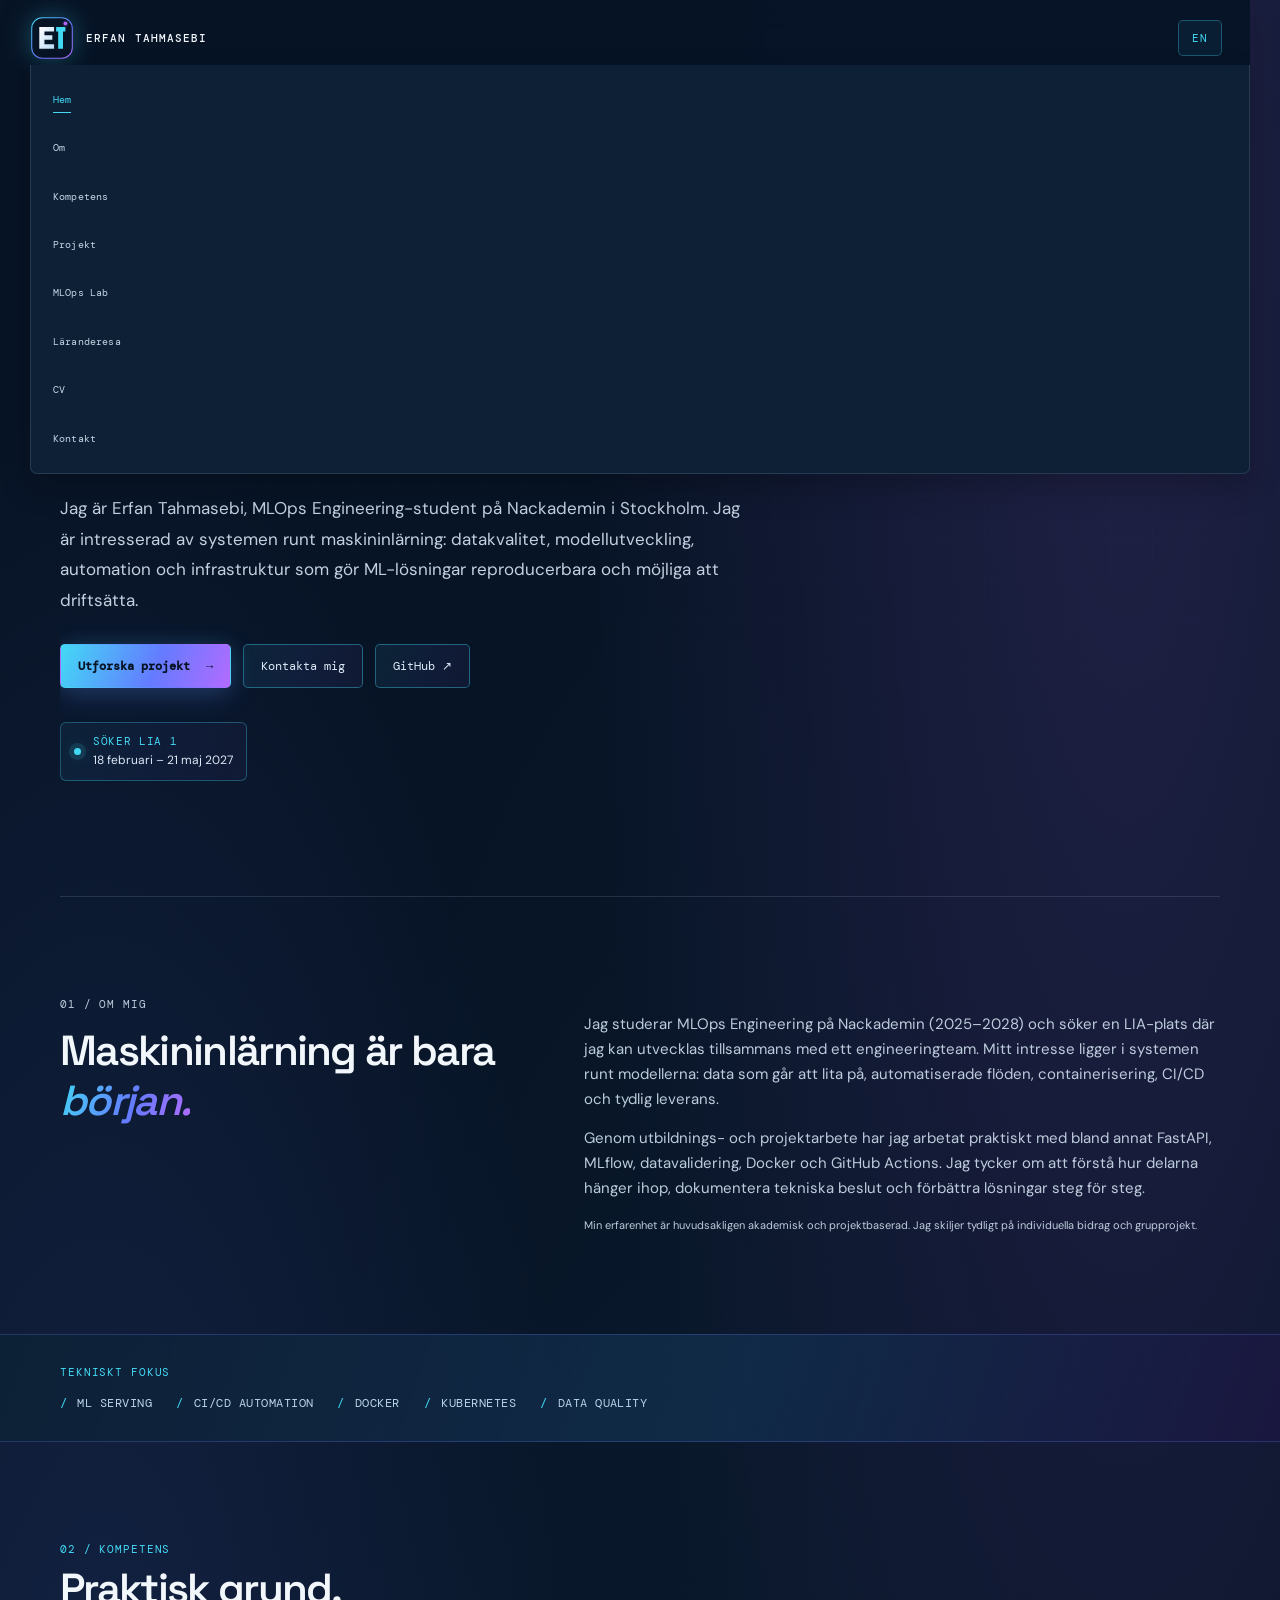
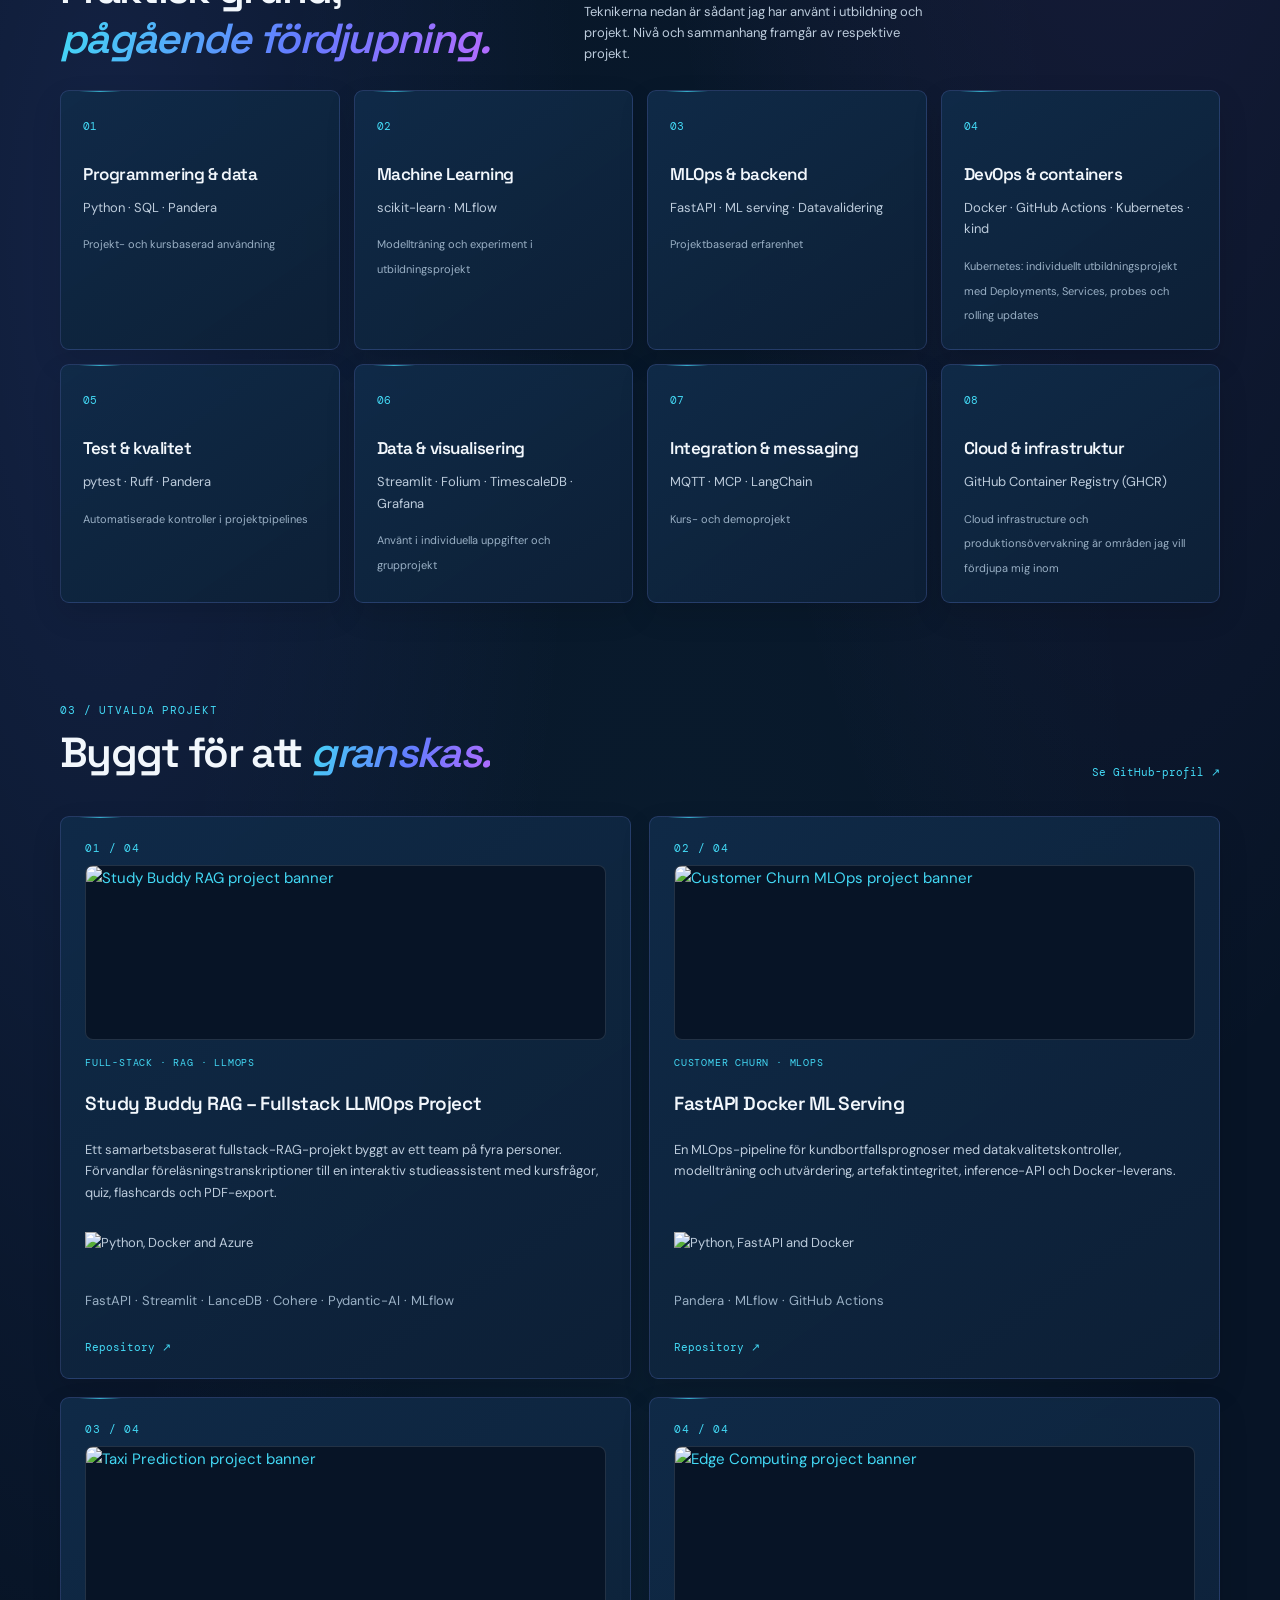
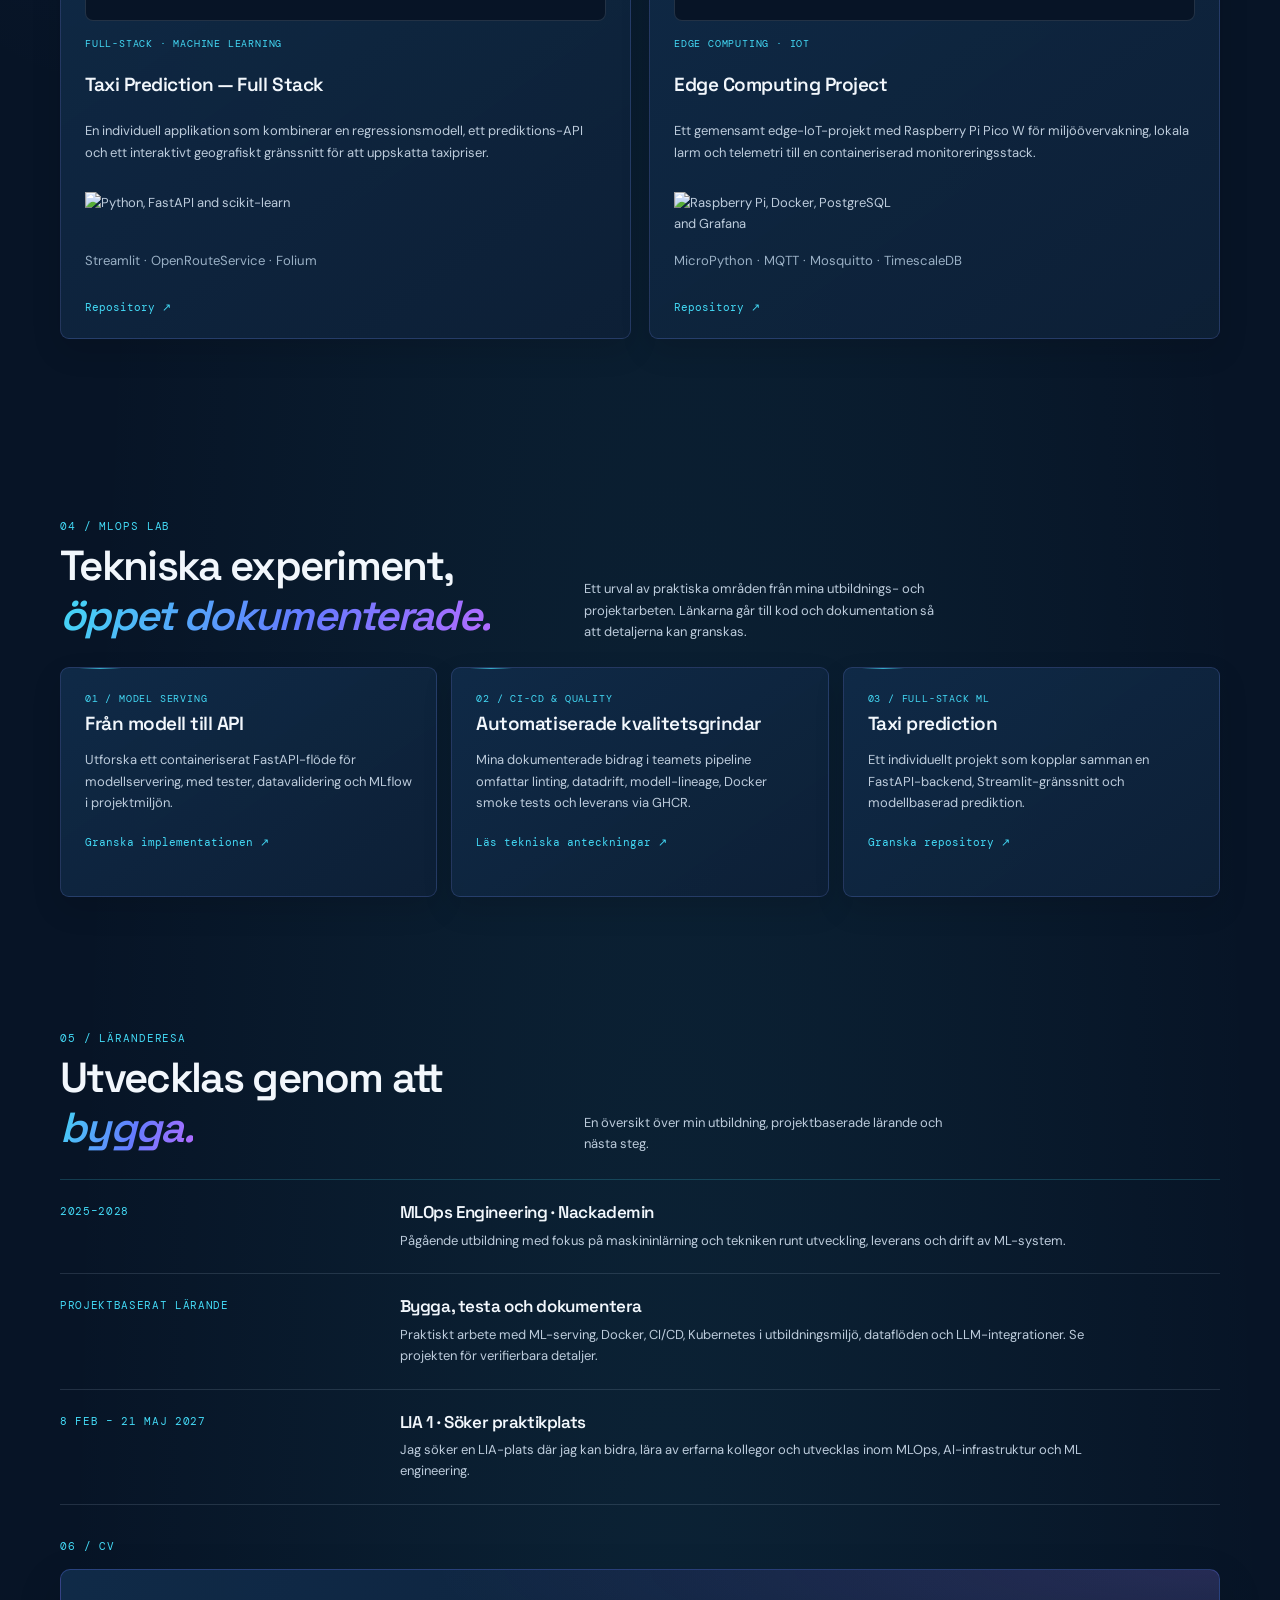
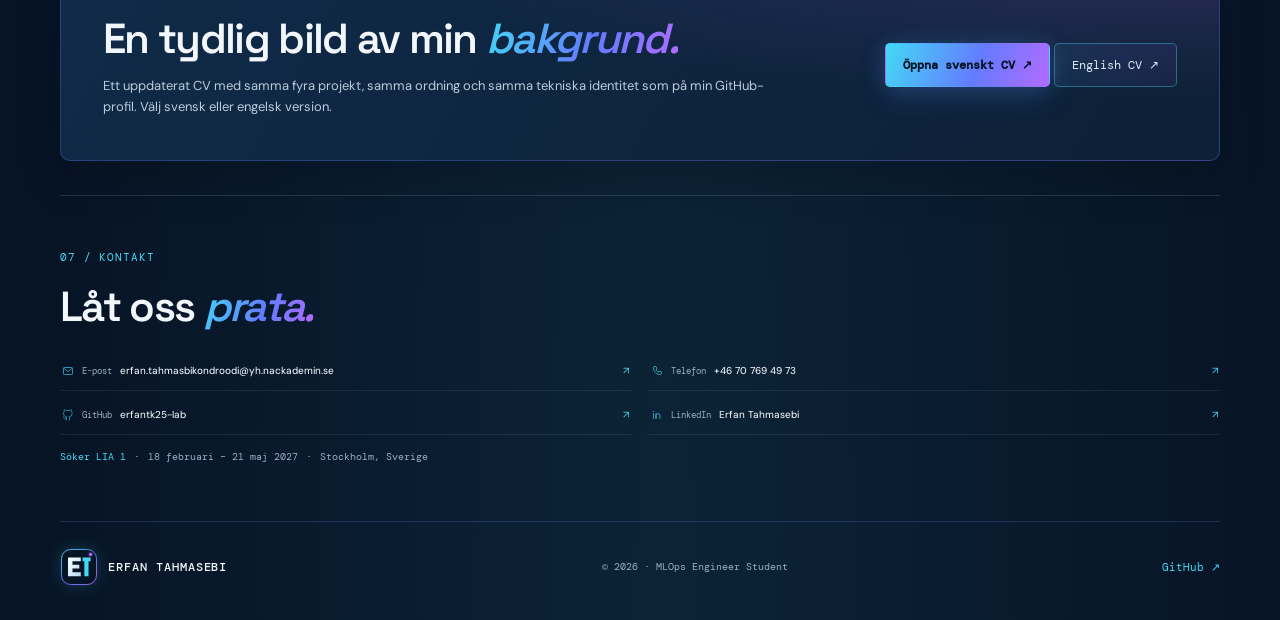
==== index.html @ 778b2939 "Move CV section label outside its panel" ====
<!doctype html>
<html lang="sv">
<head>
  <meta charset="utf-8">
  <meta name="viewport" content="width=device-width, initial-scale=1">
  <meta name="description" content="Erfan Tahmasebi — MLOps Engineering student at Nackademin in Stockholm. Project-based work in ML serving, CI/CD, Docker and Kubernetes. Seeking LIA 1, 8 February–21 May 2027.">
  <meta name="theme-color" content="#071426">
  <meta property="og:title" content="Erfan Tahmasebi | MLOps Engineering Student">
  <meta property="og:description" content="Building reliable machine learning systems through automation, infrastructure and engineering.">
  <meta property="og:type" content="website">
  <meta property="og:url" content="https://erfantk25-lab.github.io/">
  <meta property="og:locale" content="sv_SE">
  <link rel="canonical" href="https://erfantk25-lab.github.io/">
  <link rel="alternate" hreflang="sv" href="https://erfantk25-lab.github.io/">
  <link rel="alternate" hreflang="en" href="https://erfantk25-lab.github.io/">
  <link rel="alternate" hreflang="x-default" href="https://erfantk25-lab.github.io/">
  <meta property="og:image" content="https://erfantk25-lab.github.io/assets/brand/social-preview.svg?v=2">
  <meta name="twitter:card" content="summary_large_image">
  <title>Erfan Tahmasebi | MLOps Engineering Student</title>
  <link rel="icon" href="assets/brand/favicon.svg?v=3" type="image/svg+xml">
  <link rel="stylesheet" href="styles.css?v=15">
  <link rel="stylesheet" href="premium.css?v=9">
  <link rel="stylesheet" href="github-profile-theme.css?v=20261116-2">
</head>
<body>
  <a class="skip-link" href="#main" data-i18n="skip">Hoppa till innehåll</a>
  <header class="site-header">
    <a class="logo" href="#top" aria-label="Erfan Tahmasebi – startsida" data-i18n-aria="homeAria">
      <img src="assets/brand/et-monogram-v2.svg?v=3" alt="">
      <span>ERFAN TAHMASEBI</span>
    </a>
    <nav id="site-nav" aria-label="Huvudnavigering" data-i18n-aria="navAria">
      <a href="#top" data-i18n="navHome">Hem</a>
      <a href="#about" data-i18n="navAbout">Om</a>
      <a href="#skills" data-i18n="navSkills">Kompetens</a>
      <a href="#projects" data-i18n="navProjects">Projekt</a>
      <a href="#lab" data-i18n="navLab">MLOps Lab</a>
      <a href="#journey" data-i18n="navJourney">Läranderesa</a>
      <a href="#cv" data-i18n="navCv">CV</a>
      <a href="#contact" data-i18n="navContact">Kontakt</a>
    </nav>
    <button class="language-toggle" type="button" aria-label="Byt språk till engelska" aria-pressed="false">EN</button>
    <button class="menu-button" type="button" aria-expanded="false" aria-controls="site-nav" data-i18n="menu">Meny</button>
  </header>

  <main id="main">
    <section class="hero wrap" id="top">
      <div class="hero-copy">
        <p class="eyebrow"><span></span> MLOPS ENGINEERING STUDENT · NACKADEMIN</p>
        <h1 data-i18n-html="heroTitle">Bygger tillförlitliga ML-system — från <em>experiment till drift.</em></h1>
        <p class="lead" data-i18n="heroLead">Jag är Erfan Tahmasebi, MLOps Engineering-student på Nackademin i Stockholm. Jag är intresserad av systemen runt maskininlärning: datakvalitet, modellutveckling, automation och infrastruktur som gör ML-lösningar reproducerbara och möjliga att driftsätta.</p>
        <div class="hero-actions">
          <a class="button primary" href="#projects"><span data-i18n="ctaProjects">Utforska projekt</span> <b>→</b></a>
          <a class="button" href="#contact" data-i18n="ctaContact">Kontakta mig</a>
          <a class="button" href="https://github.com/erfantk25-lab" target="_blank" rel="noreferrer">GitHub ↗</a>
        </div>
        <div class="availability">
          <span class="pulse"></span>
          <div><strong data-i18n="liaLabel">SÖKER LIA 1</strong><br><span data-i18n="liaDates">8 februari – 21 maj 2027</span></div>
        </div>
      </div>
    </section>

    <section class="wrap intro-grid" id="about">
      <div><p class="eyebrow" data-i18n="aboutEyebrow">01 / OM MIG</p><h2 data-i18n-html="aboutTitle">Maskininlärning är bara <em>början.</em></h2></div>
      <div>
        <p data-i18n="aboutP1">Jag studerar MLOps Engineering på Nackademin (2025–2028) och söker en LIA-plats där jag kan utvecklas tillsammans med ett engineeringteam. Mitt intresse ligger i systemen runt modellerna: data som går att lita på, automatiserade flöden, containerisering, CI/CD och tydlig leverans.</p>
        <p data-i18n="aboutP2">Genom utbildnings- och projektarbete har jag arbetat praktiskt med bland annat FastAPI, MLflow, datavalidering, Docker och GitHub Actions. Jag tycker om att förstå hur delarna hänger ihop, dokumentera tekniska beslut och förbättra lösningar steg för steg.</p>
        <p class="note" data-i18n="aboutNote">Min erfarenhet är huvudsakligen akademisk och projektbaserad. Jag skiljer tydligt på individuella bidrag och grupprojekt.</p>
      </div>
    </section>

    <section class="band">
      <div class="wrap">
        <p class="eyebrow" data-i18n="focusEyebrow">TEKNISKT FOKUS</p>
        <div class="focus"><span>ML SERVING</span><span>CI/CD AUTOMATION</span><span>DOCKER</span><span>KUBERNETES</span><span>DATA QUALITY</span></div>
      </div>
    </section>

    <section class="wrap" id="skills">
      <div class="section-heading">
        <div><p class="eyebrow" data-i18n="skillsEyebrow">02 / KOMPETENS</p><h2 data-i18n-html="skillsTitle">Praktisk grund, <em>pågående fördjupning.</em></h2></div>
        <p data-i18n="skillsIntro">Teknikerna nedan är sådant jag har använt i utbildning och projekt. Nivå och sammanhang framgår av respektive projekt.</p>
      </div>
      <div class="skill-grid">
        <article><span>01</span><h3 data-i18n="skill1Title">Programmering & data</h3><p>Python · SQL · Pandera</p><small data-i18n="skill1Note">Projekt- och kursbaserad användning</small></article>
        <article><span>02</span><h3 data-i18n="skill2Title">Machine Learning</h3><p>scikit-learn · MLflow</p><small data-i18n="skill2Note">Modellträning och experiment i utbildningsprojekt</small></article>
        <article><span>03</span><h3 data-i18n="skill3Title">MLOps & backend</h3><p>FastAPI · ML serving · Datavalidering</p><small data-i18n="skill3Note">Projektbaserad erfarenhet</small></article>
        <article><span>04</span><h3 data-i18n="skill4Title">DevOps & containers</h3><p>Docker · GitHub Actions · Kubernetes · kind</p><small data-i18n="skill4Note">Kubernetes: individuellt utbildningsprojekt med Deployments, Services, probes och rolling updates</small></article>
        <article><span>05</span><h3 data-i18n="skill5Title">Test & kvalitet</h3><p>pytest · Ruff · Pandera</p><small data-i18n="skill5Note">Automatiserade kontroller i projektpipelines</small></article>
        <article><span>06</span><h3 data-i18n="skill6Title">Data & visualisering</h3><p>Streamlit · Folium · TimescaleDB · Grafana</p><small data-i18n="skill6Note">Använt i individuella uppgifter och grupprojekt</small></article>
        <article><span>07</span><h3 data-i18n="skill7Title">Integration & messaging</h3><p>MQTT · MCP · LangChain</p><small data-i18n="skill7Note">Kurs- och demoprojekt</small></article>
        <article><span>08</span><h3 data-i18n="skill8Title">Cloud & infrastructure</h3><p>GitHub Container Registry (GHCR)</p><small data-i18n="skill8Note">Cloud infrastructure och produktionsövervakning är områden jag vill fördjupa mig inom</small></article>
      </div>
    </section>

    <section class="projects wrap" id="projects">
      <div class="section-heading">
        <div><p class="eyebrow" data-i18n="projectsEyebrow">03 / UTVALDA PROJEKT</p><h2 data-i18n-html="projectsTitle">Byggt för att <em>granskas.</em></h2></div>
        <a class="text-link" href="https://github.com/erfantk25-lab" target="_blank" rel="noreferrer" data-i18n="githubProfile">Se GitHub-profil ↗</a>
      </div>
      <div class="project-grid github-project-grid">
        <article class="project">
          <div class="project-index">01 / 04</div>
          <a class="project-banner" href="https://raw.githubusercontent.com/erfantk25-lab/erfantk25-lab/002006e914808b8505aab51a3841622a9e5340ce/study-buddy-banner.svg" target="_blank" rel="noreferrer" aria-label="Open Study Buddy RAG project banner">
            <img src="https://raw.githubusercontent.com/erfantk25-lab/erfantk25-lab/002006e914808b8505aab51a3841622a9e5340ce/study-buddy-banner.svg" alt="Study Buddy RAG project banner" loading="lazy">
          </a>
          <p class="tag">FULL-STACK · RAG · LLMOPS</p>
          <h3>Study Buddy RAG – Fullstack LLMOps Project</h3>
          <p data-i18n="studyBuddyDesc">A collaborative full-stack RAG application built by a team of four. It turns lecture transcriptions into an interactive study assistant for course questions, quiz and flashcard generation, and PDF exports.</p>
          <p class="project-tech"><img src="https://skillicons.dev/icons?i=python,docker,azure&theme=dark" alt="Python, Docker and Azure"><span>FastAPI · Streamlit · LanceDB · Cohere · Pydantic-AI · MLflow</span></p>
          <a class="text-link" href="https://github.com/LAjoyan/Fullstack_LLMops_Project" target="_blank" rel="noreferrer" data-i18n="repository">Repository ↗</a>
        </article>
        <article class="project">
          <div class="project-index">02 / 04</div>
          <a class="project-banner" href="https://raw.githubusercontent.com/erfantk25-lab/erfantk25-lab/002006e914808b8505aab51a3841622a9e5340ce/fastapi-ml-serving-banner.svg" target="_blank" rel="noreferrer" aria-label="Open Customer Churn MLOps project banner">
            <img src="https://raw.githubusercontent.com/erfantk25-lab/erfantk25-lab/002006e914808b8505aab51a3841622a9e5340ce/fastapi-ml-serving-banner.svg" alt="Customer Churn MLOps project banner" loading="lazy">
          </a>
          <p class="tag">CUSTOMER CHURN · MLOPS</p>
          <h3>FastAPI Docker ML Serving</h3>
          <p data-i18n="churnDesc">An MLOps pipeline for customer churn prediction, combining data quality checks, model training and evaluation, artifact integrity, an inference API and Docker delivery.</p>
          <p class="project-tech"><img src="https://skillicons.dev/icons?i=python,fastapi,docker&theme=dark" alt="Python, FastAPI and Docker"><span> Pandera · MLflow · GitHub Actions</span></p>
          <a class="text-link" href="https://github.com/erfantk25-lab/fastapi-docker-ml-serving" target="_blank" rel="noreferrer" data-i18n="repository">Repository ↗</a>
        </article>
        <article class="project">
          <div class="project-index">03 / 04</div>
          <a class="project-banner" href="https://raw.githubusercontent.com/erfantk25-lab/erfantk25-lab/002006e914808b8505aab51a3841622a9e5340ce/taxi-prediction-banner-v3.svg" target="_blank" rel="noreferrer" aria-label="Open Taxi Prediction project banner">
            <img src="https://raw.githubusercontent.com/erfantk25-lab/erfantk25-lab/002006e914808b8505aab51a3841622a9e5340ce/taxi-prediction-banner-v3.svg" alt="Taxi Prediction project banner" loading="lazy">
          </a>
          <p class="tag">FULL-STACK · MACHINE LEARNING</p>
          <h3>Taxi Prediction — Full Stack</h3>
          <p data-i18n="taxiDesc">An individual application combining a regression model, prediction API and interactive geographic interface to estimate taxi fares from trip details.</p>
          <p class="project-tech"><img src="https://skillicons.dev/icons?i=python,fastapi,sklearn&theme=dark" alt="Python, FastAPI and scikit-learn"><span>Streamlit · OpenRouteService · Folium</span></p>
          <a class="text-link" href="https://github.com/erfantk25-lab/taxi-prediction-fullstack-ERFAN" target="_blank" rel="noreferrer" data-i18n="repository">Repository ↗</a>
        </article>
        <article class="project">
          <div class="project-index">04 / 04</div>
          <a class="project-banner" href="https://raw.githubusercontent.com/erfantk25-lab/erfantk25-lab/002006e914808b8505aab51a3841622a9e5340ce/edge-computing-banner.svg" target="_blank" rel="noreferrer" aria-label="Open Edge Computing project banner">
            <img src="https://raw.githubusercontent.com/erfantk25-lab/erfantk25-lab/002006e914808b8505aab51a3841622a9e5340ce/edge-computing-banner.svg" alt="Edge Computing project banner" loading="lazy">
          </a>
          <p class="tag">EDGE COMPUTING · IOT</p>
          <h3>Edge Computing Project</h3>
          <p data-i18n="edgeDesc">A collaborative edge-IoT project using a Raspberry Pi Pico W to monitor environmental conditions, trigger local alerts and stream telemetry to a containerized monitoring stack.</p>
          <p class="project-tech"><img src="https://skillicons.dev/icons?i=raspberrypi,docker,postgres,grafana&theme=dark" alt="Raspberry Pi, Docker, PostgreSQL and Grafana"><span>MicroPython · MQTT · Mosquitto · TimescaleDB</span></p>
          <a class="text-link" href="https://github.com/erfantk25-lab/Edge-computing-project-" target="_blank" rel="noreferrer" data-i18n="repository">Repository ↗</a>
        </article>
      </div>
    </section>

    <section class="wrap lab-section" id="lab">
      <div class="section-heading">
        <div><p class="eyebrow" data-i18n="labEyebrow">04 / MLOPS LAB</p><h2 data-i18n-html="labTitle">Tekniska experiment, <em>öppet dokumenterade.</em></h2></div>
        <p data-i18n="labIntro">Ett urval av praktiska områden från mina utbildnings- och projektarbeten. Länkarna går till kod och dokumentation så att detaljerna kan granskas.</p>
      </div>
      <div class="lab-grid">
        <article class="project"><p class="tag">01 / MODEL SERVING</p><h3>Från modell till API</h3><p data-i18n="lab1Desc">Utforska ett containeriserat FastAPI-flöde för modellservering, med tester, datavalidering och MLflow i projektmiljön.</p><a class="text-link" href="https://github.com/erfantk25-lab/fastapi-docker-ml-serving" target="_blank" rel="noreferrer" data-i18n="inspectImplementation">Granska implementationen ↗</a></article>
        <article class="project"><p class="tag">02 / CI-CD & QUALITY</p><h3>Automatiserade kvalitetsgrindar</h3><p data-i18n="lab2Desc">Mina dokumenterade bidrag i teamets pipeline omfattar linting, datadrift, modell-lineage, Docker smoke tests och leverans via GHCR.</p><a class="text-link" href="projects/ci-cd-pipeline-contributions.md" data-i18n="readEngineeringNotes">Läs tekniska anteckningar ↗</a></article>
        <article class="project"><p class="tag">03 / FULL-STACK ML</p><h3>Taxi prediction</h3><p data-i18n="lab3Desc">Ett individuellt projekt som kopplar samman en FastAPI-backend, Streamlit-gränssnitt och modellbaserad prediktion.</p><a class="text-link" href="https://github.com/erfantk25-lab/taxi-prediction-fullstack-ERFAN" target="_blank" rel="noreferrer" data-i18n="inspectRepository">Granska repository ↗</a></article>
      </div>
    </section>

    <section class="wrap journey-section" id="journey">
      <div class="section-heading">
        <div><p class="eyebrow" data-i18n="journeyEyebrow">05 / LÄRANDERESA</p><h2 data-i18n-html="journeyTitle">Utvecklas genom att <em>bygga.</em></h2></div>
        <p data-i18n="journeyIntro">En översikt över min utbildning, projektbaserade lärande och nästa steg.</p>
      </div>
      <div class="journey-list">
        <article><span class="journey-date">2025–2028</span><div><h3 data-i18n="journey1Title">MLOps Engineering · Nackademin</h3><p data-i18n="journey1Desc">Pågående utbildning med fokus på maskininlärning och tekniken runt utveckling, leverans och drift av ML-system.</p></div></article>
        <article><span class="journey-date" data-i18n="journey2Date">PROJEKTBASERAT LÄRANDE</span><div><h3 data-i18n="journey2Title">Bygga, testa och dokumentera</h3><p data-i18n="journey2Desc">Praktiskt arbete med ML-serving, Docker, CI/CD, Kubernetes i utbildningsmiljö, dataflöden och LLM-integrationer. Se projekten för verifierbara detaljer.</p></div></article>
        <article><span class="journey-date">8 FEB – 21 MAJ 2027</span><div><h3 data-i18n="journey3Title">LIA 1 · Söker praktikplats</h3><p data-i18n="journey3Desc">Jag söker en LIA-plats där jag kan bidra, lära av erfarna kollegor och utvecklas inom MLOps, AI-infrastruktur och ML engineering.</p></div></article>
      </div>
    </section>

    <section class="wrap cv-section" id="cv">
      <p class="eyebrow" data-i18n="cvEyebrow">06 / CV</p>
      <div class="cv-panel">
        <div><h2 data-i18n-html="cvTitle">En tydlig bild av min <em>bakgrund.</em></h2><p data-i18n="cvDesc">Ett uppdaterat CV med samma fyra projekt, samma ordning och samma tekniska identitet som på min GitHub-profil. Välj svensk eller engelsk version.</p></div>
        <div class="cv-actions">
          <a class="button primary" href="cv/" data-i18n="cvButton">Öppna svenskt CV ↗</a>
          <a class="button" href="cv/en/" data-i18n="cvEnglishButton">English CV ↗</a>
        </div>
      </div>
    </section>

    <section class="contact wrap" id="contact">
      <p class="eyebrow" data-i18n="contactEyebrow">07 / KONTAKT</p>
      <div class="contact-heading">
        <h2 data-i18n-html="contactTitle">Kontakt <em>mig.</em></h2>
      </div>
      <div class="contact-methods" aria-label="Kontaktuppgifter">
        <a class="contact-link" href="mailto:erfan.tahmasbikondroodi@yh.nackademin.se">
          <svg viewBox="0 0 24 24" fill="none" aria-hidden="true"><rect x="3" y="5" width="18" height="14" rx="2" stroke="currentColor" stroke-width="1.7"/><path d="m4 7 8 6 8-6" stroke="currentColor" stroke-width="1.7" stroke-linecap="round" stroke-linejoin="round"/></svg>
          <span>E-post</span><strong>erfan.tahmasbikondroodi@yh.nackademin.se</strong><b aria-hidden="true">↗</b>
        </a>
        <a class="contact-link" href="tel:+46707694973">
          <svg viewBox="0 0 24 24" fill="none" aria-hidden="true"><path d="M7 3h3l2 5-2.2 1.6a15 15 0 0 0 4.6 4.6L16 12l5 2v3c0 1.1-.9 2-2 2C10.7 19 5 13.3 5 5c0-1.1.9-2 2-2Z" stroke="currentColor" stroke-width="1.7" stroke-linecap="round" stroke-linejoin="round"/></svg>
          <span data-i18n="contactPhoneLabel">Telefon</span><strong>+46 70 769 49 73</strong><b aria-hidden="true">↗</b>
        </a>
        <a class="contact-link" href="https://github.com/erfantk25-lab" target="_blank" rel="noopener noreferrer">
          <svg viewBox="0 0 24 24" fill="none" aria-hidden="true"><path d="M9 19c-4.3 1.4-4.3-2.5-6-3m12 6v-3.9a3.4 3.4 0 0 0-.9-2.6c3-.3 6.1-1.5 6.1-6.7a5.2 5.2 0 0 0-1.4-3.6 4.8 4.8 0 0 0-.1-3.6s-1.1-.4-3.7 1.4a13 13 0 0 0-6.7 0C5.7 1.2 4.6 1.6 4.6 1.6a4.8 4.8 0 0 0-.1 3.6 5.2 5.2 0 0 0-1.4 3.6c0 5.2 3.1 6.4 6.1 6.7a3.4 3.4 0 0 0-.9 2.6V22" stroke="currentColor" stroke-width="1.5" stroke-linecap="round" stroke-linejoin="round"/></svg>
          <span>GitHub</span><strong>erfantk25-lab</strong><b aria-hidden="true">↗</b>
        </a>
        <a class="contact-link" href="https://www.linkedin.com/in/erfan-tahmasbikondroodi/" target="_blank" rel="noopener noreferrer">
          <svg viewBox="0 0 24 24" fill="none" aria-hidden="true"><path d="M5 9v10M5 5v.1M10 19v-6a4 4 0 0 1 8 0v6M10 9v10" stroke="currentColor" stroke-width="1.7" stroke-linecap="round"/><circle cx="5" cy="5" r="1.2" fill="currentColor"/></svg>
          <span>LinkedIn</span><strong>Erfan Tahmasebi</strong><b aria-hidden="true">↗</b>
        </a>
      </div>
      <p class="contact-note"><span data-i18n="contactAvailability">Tillgänglig för LIA 1</span><span aria-hidden="true">·</span><span data-i18n="contactDate">8 februari – 21 maj 2027</span><span aria-hidden="true">·</span><span data-i18n="location">Stockholm, Sverige</span></p>
    </section>
  </main>

  <footer class="wrap">
    <div class="logo"><img src="assets/brand/et-mark-light.svg?v=3" alt=""> ERFAN TAHMASEBI</div>
    <p>© <span id="year"></span> · <span data-i18n="footerRole">MLOps Engineering Student</span></p>
    <a class="text-link" href="https://github.com/erfantk25-lab" target="_blank" rel="noreferrer">GitHub ↗</a>
  </footer>
  <script src="script.js?v=5"></script>
</body>
</html>
---- styles.css ----
@import url('https://fonts.googleapis.com/css2?family=DM+Mono:wght@400;500&family=DM+Sans:wght@400;500;600;700&family=Space+Grotesk:wght@400;500;600;700&display=swap');

:root {
  --bg: #071426;
  --surface: #0D2036;
  --surface-light: #102B49;
  --text: #F2F7FC;
  --muted: #8CA3B8;
  --accent: #42D9F5;
  --blue: #1769AA;
  --cyan: #42D9F5;
  --border: rgba(180, 205, 230, .15);
  --mono: "DM Mono", monospace;
  --body: "DM Sans", sans-serif;
  --heading: "Space Grotesk", sans-serif;
}
* { box-sizing: border-box; }
html { scroll-behavior: smooth; scroll-padding-top: 90px; }
body {
  margin: 0;
  background: radial-gradient(ellipse at 80% 0%, rgba(55,113,145,.15), transparent 34%), var(--bg);
  color: var(--text);
  font: 15px/1.65 var(--body);
}
a { color: inherit; text-decoration: none; transition: color .2s, background .2s, transform .2s; }
a:hover { color: var(--accent); }
.wrap { width: min(1120px, calc(100% - 40px)); margin: 0 auto; }
.skip-link { position: absolute; left: -999px; }
.skip-link:focus { left: 1rem; top: 1rem; z-index: 20; background: var(--surface); color: var(--text); padding: .6rem; }
.site-header {
  position: sticky; top: 0; z-index: 15; height: 76px;
  display: flex; align-items: center; justify-content: space-between;
  width: min(1220px, calc(100% - 40px)); margin: auto;
  border-bottom: 1px solid var(--border);
  background: var(--bg);
}
.logo { display: flex; align-items: center; gap: 10px; font: 500 12px var(--mono); letter-spacing: .08em; }
.logo img { width: 38px; height: 38px; flex: 0 0 38px; filter: drop-shadow(0 0 10px rgba(66,217,245,.22)); }
nav { display: flex; gap: 28px; color: var(--muted); font: 13px var(--mono); }
nav a:hover, .text-link:hover { color: var(--accent); }
.menu-button { display: none; }
.eyebrow, .tag, .project-index, .course-status, .meta, .section-number {
  color: var(--accent); font: 11px var(--mono); letter-spacing: .08em; text-transform: uppercase;
}
.eyebrow { margin: 0 0 16px; }
.eyebrow span { display: inline-block; width: 25px; height: 1px; margin-right: 9px; vertical-align: middle; background: var(--accent); }
.hero { position: relative; overflow: hidden; padding: 100px 0 78px; }
.hero h1 {
  max-width: 950px; margin: 20px 0 18px;
  font: 600 clamp(42px, 7vw, 76px)/1.03 var(--heading);
  letter-spacing: -.055em;
}
.hero h1 em, h2 em { color: var(--accent); font: italic 600 1em var(--heading); }
.lead { max-width: 680px; margin: 0 0 28px; color: #c3d0df; font-size: 17px; line-height: 1.8; }
.hero-actions { display: flex; flex-wrap: wrap; gap: 10px; }
.button {
  display: inline-flex; align-items: center; gap: 16px; padding: 10px 15px;
  border: 1px solid rgba(66,217,245,.4); border-radius: 5px;
  background: rgba(66,217,245,.05); color: var(--accent);
  font: 12px var(--mono); cursor: pointer;
}
.button.primary { border-color: var(--accent); background: var(--accent); color: #071426; font-weight: 700; }
.button:hover { transform: translateY(-2px); color: var(--accent); background: rgba(66,217,245,.12); }
.button.primary:hover { color: #071426; background: #7BE7FA; }
.availability {
  display: inline-flex; align-items: center; gap: 12px; margin-top: 34px;
  padding: 9px 13px; border: 1px solid var(--border); border-radius: 5px;
  color: var(--muted); font-size: 12px;
}
.availability strong { color: var(--accent); font: 11px var(--mono); letter-spacing: .06em; }
.pulse { width: 7px; height: 7px; flex: 0 0 auto; border-radius: 50%; background: var(--accent); box-shadow: 0 0 0 5px rgba(66,217,245,.1); }
.signal-grid { position: absolute; right: 0; bottom: 25px; display: grid; grid-template-columns: repeat(4,1fr); gap: 8px; width: 220px; opacity: .35; pointer-events: none; }
.signal-grid i { height: 38px; border: 1px solid #1769AA; border-radius: 3px; }
.signal-grid i:nth-child(2n) { background: #102B49; }
.intro-grid, .section-heading, .contact-grid { display: grid; grid-template-columns: 1fr 1.4fr; gap: 70px; }
.intro-grid { padding: 65px 0; border-top: 1px solid var(--border); }
h2 { margin: 8px 0 16px; font: 600 clamp(27px,4vw,42px)/1.12 var(--heading); letter-spacing: -.04em; }
.intro-grid p, .section-heading>p { color: #bdccdc; }
.intro-grid p:last-child { margin-bottom: 0; }
.band { padding: 30px 0; border-block: 1px solid var(--border); background: var(--surface); }
.band .eyebrow { color: var(--accent); }
.focus { display: flex; flex-wrap: wrap; gap: 13px 24px; color: #d4deea; font: 12px var(--mono); letter-spacing: .04em; }
.focus span:before { content: "/"; margin-right: 10px; color: var(--accent); }
.section-heading { align-items: end; padding: 82px 0 25px; }
.section-heading .eyebrow { margin-bottom: 9px; }
.section-heading h2 { margin: 0; }
.section-heading>p { max-width: 360px; margin: 0; font-size: 13px; }
.text-link { color: var(--accent); font: 11px var(--mono); }
.skill-grid { display: grid; grid-template-columns: repeat(4,1fr); gap: 12px; }
.skill-grid article {
  min-height: 190px; padding: 18px; border: 1px solid var(--border);
  border-radius: 7px; background: var(--surface);
}
.skill-grid article>span { color: var(--accent); font: 11px var(--mono); }
h3 { margin: 19px 0 9px; font: 600 17px/1.2 var(--heading); letter-spacing: -.025em; }
.skill-grid p { color: #d4deea; font-size: 13px; }
.skill-grid small, .note, .muted { color: var(--muted); font-size: 11px; }
.projects { padding-bottom: 80px; }
.projects .section-heading { grid-template-columns: 1fr auto; align-items: end; }
.project { padding: 21px 22px; border: 1px solid var(--border); border-radius: 7px; background: var(--surface); }
.project.featured { display: grid; grid-template-columns: 85px minmax(0,1fr); gap: 18px; background: var(--surface-light); }
.project-index { color: var(--accent); }
.project .tag { margin: 0 0 8px; color: var(--accent); font-size: 10px; }
.project h3 { margin: 5px 0 10px; font-size: 19px; }
.project.featured h3 { font-size: 25px; }
.project p { color: #bdccdc; font-size: 13px; }
.project .note { margin-top: -3px; }
.project .text-link { display: inline-block; margin-top: 8px; }
.metrics { display: flex; flex-wrap: wrap; gap: 28px; margin: 18px 0; }
.metrics div { display: grid; }
.metrics strong { color: var(--accent); font: 600 27px var(--heading); }
.metrics span { color: var(--muted); font: 10px var(--mono); }
.diagram { grid-column: 2; display: flex; align-items: center; flex-wrap: wrap; gap: 8px; padding-top: 10px; color: var(--accent); font: 10px var(--mono); }
.diagram span { padding: 7px 9px; border: 1px solid rgba(66,217,245,.25); border-radius: 4px; }
.project-grid { display: grid; grid-template-columns: repeat(3,1fr); gap: 12px; margin-top: 12px; }
.project-grid .project { min-height: 245px; }
.project-grid .project h3 { margin-top: 15px; }
.contact { padding: 70px 0 85px; border-top: 1px solid var(--border); }
.contact h2 { margin: 12px 0 35px; }
.contact-grid { gap: 60px; }
.contact-grid>div { display: grid; align-content: start; gap: 12px; color: var(--accent); font-size: 13px; overflow-wrap: anywhere; }
.contact form { display: grid; gap: 12px; }
.contact label { display: grid; gap: 5px; color: var(--muted); font: 11px var(--mono); }
input, textarea { width: 100%; padding: 10px 12px; border: 1px solid var(--border); border-radius: 5px; background: var(--surface); color: var(--text); font: 14px var(--body); }
input:focus, textarea:focus { outline: 1px solid var(--accent); border-color: var(--accent); }
form .button { justify-self: start; }
form p { margin: 0; color: var(--muted); font-size: 10px; }
footer { display: flex; justify-content: space-between; align-items: center; gap: 15px; padding: 20px 0 30px; border-top: 1px solid var(--border); color: var(--muted); font: 10px var(--mono); }
footer .logo { color: var(--text); }
@media (max-width: 760px) {
  .site-header { height: 66px; }
  .site-header nav { display: none; position: absolute; top: 65px; left: -20px; right: -20px; z-index: 20; padding: 18px 22px; border-bottom: 1px solid var(--border); background: #0D2036; flex-direction: column; gap: 16px; }
  .site-header nav.open { display: flex; }
  .menu-button { display: block; padding: 7px 10px; border: 1px solid var(--border); border-radius: 4px; background: transparent; color: var(--text); font: 11px var(--mono); }
  .hero { padding: 68px 0 55px; }
  .signal-grid { right: -65px; opacity: .2; }
  .intro-grid, .section-heading, .contact-grid { grid-template-columns: 1fr; gap: 18px; }
  .intro-grid { padding: 52px 0; }
  .section-heading { padding: 60px 0 20px; }
  .skill-grid { grid-template-columns: repeat(2,minmax(0,1fr)); }
  .skill-grid article { min-height: 175px; padding: 14px; }
  .project.featured { grid-template-columns: 1fr; }
  .diagram { grid-column: 1; }
  .project-grid { grid-template-columns: 1fr; }
  .project-grid .project { min-height: 0; }
  .contact { padding: 55px 0 65px; }
  footer { align-items: flex-start; flex-direction: column; }
}
@media (max-width: 420px) {
  .wrap { width: calc(100% - 28px); }
  .site-header { width: calc(100% - 28px); }
  .skill-grid { grid-template-columns: 1fr; }
  .hero h1 { font-size: 42px; }
  .projects .section-heading { grid-template-columns: 1fr; }
}

/* Keep the complete navigation labels visible at every viewport width. */
.site-header {
  gap: 24px;
}

.site-header .logo {
  flex: 0 0 auto;
}

.site-header nav {
  flex: 0 0 auto;
  margin-left: auto;
  gap: clamp(12px, 2vw, 24px);
}

.site-header nav a {
  display: inline-block;
  white-space: nowrap;
}

@media (max-width: 900px) {
  .site-header {
    height: 66px;
  }

  .site-header nav {
    display: none;
    position: absolute;
    top: 65px;
    left: -20px;
    right: -20px;
    z-index: 20;
    padding: 18px 22px;
    border-bottom: 1px solid var(--border);
    background: var(--surface);
    flex-direction: column;
    align-items: flex-start;
    gap: 16px;
  }

  .site-header nav.open {
    display: flex;
  }

  .site-header nav a {
    white-space: nowrap;
  }

  .menu-button {
    display: block;
    padding: 7px 10px;
    border: 1px solid var(--border);
    border-radius: 4px;
    background: transparent;
    color: var(--text);
    font: 11px var(--mono);
  }
}

/* Tablet: keep the full top navigation visible without clipping "Kontakt". */
@media (min-width: 641px) and (max-width: 900px) {
  .site-header {
    width: calc(100% - 32px);
    gap: 10px;
  }

  .site-header .logo {
    gap: 7px;
    font-size: 10px;
    letter-spacing: .04em;
  }

  .site-header .logo img {
    width: 25px;
    height: 25px;
  }

  .site-header nav {
    display: flex;
    position: static;
    flex: 0 0 auto;
    margin-left: auto;
    padding: 0;
    border: 0;
    background: transparent;
    flex-direction: row;
    align-items: center;
    gap: 12px;
    font-size: 10px;
  }

  .site-header nav a {
    display: inline-block;
    white-space: nowrap;
  }

  .site-header .menu-button {
    display: none;
  }
}

/* Small phones: use the menu button and keep every item fully readable. */
@media (max-width: 640px) {
  .site-header {
    width: calc(100% - 28px);
  }

  .site-header nav {
    display: none;
    position: absolute;
    top: 65px;
    left: -14px;
    right: -14px;
    width: auto;
    padding: 18px 22px;
    background: var(--surface);
    border-bottom: 1px solid var(--border);
    flex-direction: column;
    align-items: flex-start;
    gap: 16px;
  }

  .site-header nav.open {
    display: flex;
  }

  .site-header nav a {
    display: block;
    width: auto;
    white-space: nowrap;
    font-size: 13px;
  }

  .site-header .menu-button {
    display: block;
  }
}

/* Reliable top navigation: switch to a dropdown before the row can overflow. */
@media (max-width: 1100px) {
  .site-header {
    width: calc(100% - 40px);
    height: 66px;
    gap: 12px;
  }

  .site-header nav {
    display: none;
    position: absolute;
    top: 65px;
    left: 0;
    right: 0;
    width: 100%;
    margin: 0;
    padding: 18px 22px;
    border: 1px solid var(--border);
    border-top: 0;
    border-radius: 0 0 7px 7px;
    background: var(--surface);
    flex-direction: column;
    align-items: flex-start;
    gap: 15px;
    box-shadow: 0 14px 30px rgba(0,0,0,.22);
  }

  .site-header nav.open {
    display: flex;
  }

  .site-header nav a {
    display: block;
    width: auto;
    white-space: nowrap;
    font-size: 13px;
  }

  .site-header .menu-button {
    display: block;
    flex: 0 0 auto;
    margin-left: auto;
    padding: 8px 12px;
    border: 1px solid var(--border);
    border-radius: 5px;
    background: var(--surface);
    color: var(--text);
    font: 12px var(--mono);
  }
}

@media (min-width: 1101px) {
  .site-header nav {
    display: flex;
    flex: 0 1 auto;
    justify-content: flex-end;
    gap: clamp(14px, 1.7vw, 24px);
  }

  .site-header .menu-button {
    display: none;
  }
}


/* Final fix: the header switches to a menu before the full nav can be clipped. */
.site-header {
  min-width: 0;
  box-sizing: border-box;
}
.site-header > .logo {
  min-width: 0;
  flex-shrink: 1;
}
.site-header > .logo span {
  white-space: nowrap;
}
.site-header > nav {
  min-width: 0;
  flex-shrink: 0;
}
@media (max-width: 1200px) {
  .site-header {
    position: sticky;
  }
  .site-header > nav {
    display: none !important;
  }
  .site-header > nav.open {
    display: flex !important;
  }
  .site-header > .menu-button {
    display: block !important;
    flex: 0 0 auto;
    margin-left: auto;
  }
}
@media (min-width: 1201px) {
  .site-header > nav {
    display: flex !important;
    flex-wrap: nowrap;
    gap: clamp(12px, 1.5vw, 22px);
  }
  .site-header > .menu-button {
    display: none !important;
  }
}


/* Keep a visible safety margin after the final top navigation item. */
@media (min-width: 1201px) {
  .site-header {
    width: min(1220px, calc(100% - 56px));
    padding-inline: 0 28px;
    overflow: visible;
  }
  .site-header > nav {
    gap: 18px;
    margin-right: 4px;
    padding-right: 4px;
  }
  .site-header > nav a {
    flex: 0 0 auto;
    white-space: nowrap;
  }
}


/* Technical CI/CD architecture visualisation */
.architecture-wrap {
  grid-column: 2;
  min-width: 0;
  margin: 24px 0 18px;
  padding: 16px;
  border: 1px solid var(--border);
  border-radius: 7px;
  background: #071426;
}
.architecture-wrap .eyebrow {
  margin: 0 0 12px;
  color: var(--accent);
  font: 10px var(--mono);
  letter-spacing: .1em;
}
.architecture-wrap img {
  display: block;
  width: 100%;
  height: auto;
  border: 1px solid rgba(66,217,245,.12);
  border-radius: 5px;
}
.architecture-wrap figcaption {
  margin-top: 12px;
  color: var(--muted);
  font-size: 11px;
  line-height: 1.7;
}
.architecture-wrap figcaption a {
  color: var(--accent);
  white-space: nowrap;
}
@media (max-width: 760px) {
  .architecture-wrap { grid-column: 1; padding: 10px; }
}


/* Brand alignment: ET banner language, workflow motif and refined contrast */
:root {
  --bg: #071426; --surface: #0D2036; --surface-light: #102B49;
  --text: #F2F7FC; --muted: #8CA3B8; --accent: #42D9F5;
  --blue: #1769AA; --cyan: #42D9F5; --green: #36D399;
}
body {
  background: radial-gradient(ellipse at 82% 10%, rgba(23,105,170,.19), transparent 34%),
    radial-gradient(ellipse at 12% 42%, rgba(66,217,245,.055), transparent 32%), var(--bg);
}
.site-header { background: rgba(7,20,38,.92); backdrop-filter: blur(14px); border-bottom-color: rgba(66,217,245,.18); }
.logo img { filter: drop-shadow(0 0 8px rgba(66,217,245,.2)); }
.hero {
  display: grid; grid-template-columns: minmax(0, 1.08fr) minmax(320px, .92fr);
  align-items: center; gap: clamp(24px, 4vw, 56px); min-height: 590px; padding-top: 72px; padding-bottom: 72px;
}
.hero-copy { position: relative; z-index: 1; min-width: 0; }
.hero h1 { max-width: 760px; font-size: clamp(39px, 5.2vw, 65px); letter-spacing: -.06em; }
.hero-visual { position: relative; min-width: 0; }
.hero-visual:before {
  content: ""; position: absolute; inset: 12% 8%; background: rgba(66,217,245,.12);
  filter: blur(55px); border-radius: 50%; pointer-events: none;
}
.hero-visual img { position: relative; display: block; width: 100%; height: auto; border-radius: 22px; filter: drop-shadow(0 24px 55px rgba(0,0,0,.28)); }
.availability { border-color: rgba(54,211,153,.3); background: rgba(54,211,153,.035); }
.availability strong, .pulse { color: var(--green); }
.pulse { background: var(--green); box-shadow: 0 0 0 5px rgba(54,211,153,.1); }
.band { background: linear-gradient(110deg, rgba(13,32,54,.98), rgba(16,43,73,.9)); border-color: rgba(66,217,245,.18); }
.skill-grid article, .project { transition: transform .22s ease, border-color .22s ease, background .22s ease; }
.skill-grid article:hover, .project:hover { transform: translateY(-3px); border-color: rgba(66,217,245,.48); }
.project.featured { background: linear-gradient(135deg, #102B49, #0D2036 78%); border-color: rgba(66,217,245,.28); }
.contact { background: radial-gradient(ellipse at 88% 72%, rgba(23,105,170,.12), transparent 42%); }
.contact-grid > div:first-child a { width: fit-content; border-bottom: 1px solid rgba(66,217,245,.18); padding-bottom: 4px; }
.button.primary { box-shadow: 0 8px 24px rgba(66,217,245,.13); }
.button.primary:hover { box-shadow: 0 10px 30px rgba(66,217,245,.22); }
@media (max-width: 900px) {
  .hero { grid-template-columns: minmax(0, 1fr); min-height: 0; gap: 30px; padding-top: 64px; }
  .hero-copy { max-width: 760px; }
  .hero-visual { width: min(100%, 620px); margin-inline: auto; }
  .hero-visual img { border-radius: 16px; }
}
@media (max-width: 640px) {
  .hero { padding-top: 54px; padding-bottom: 52px; }
  .hero h1 { font-size: clamp(38px, 11vw, 48px); }
  .hero-visual { margin-top: 2px; }
}


/* Refined header identity mark */
.site-header .logo {
  gap: 12px;
  font-family: "DM Mono", monospace;
  font-size: 11px;
  font-weight: 500;
  letter-spacing: .13em;
  color: #F2F7FC;
}
.site-header .logo img {
  width: 44px;
  height: 44px;
  flex: 0 0 44px;
  border-radius: 13px;
  filter: drop-shadow(0 0 12px rgba(66,217,245,.24));
  transition: transform .2s ease, filter .2s ease;
}
.site-header .logo:hover img {
  transform: translateY(-1px);
  filter: drop-shadow(0 0 16px rgba(66,217,245,.42));
}
.site-header .logo:hover { color: #42D9F5; }
@media (max-width: 640px) {
  .site-header .logo img { width: 40px; height: 40px; flex-basis: 40px; }
  .site-header .logo { gap: 9px; font-size: 10px; }
}


/* Bilingual portfolio controls and refined accessibility */
.language-toggle {
  flex: 0 0 auto;
  min-width: 44px;
  min-height: 38px;
  padding: 7px 10px;
  border: 1px solid rgba(66,217,245,.42);
  border-radius: 5px;
  background: rgba(66,217,245,.07);
  color: var(--accent);
  font: 11px var(--mono);
  letter-spacing: .08em;
  cursor: pointer;
  transition: background .2s ease, border-color .2s ease, transform .2s ease;
}
.language-toggle:hover {
  background: rgba(66,217,245,.16);
  border-color: var(--accent);
  transform: translateY(-1px);
}
.language-toggle:focus-visible,
.menu-button:focus-visible,
a:focus-visible,
button:focus-visible {
  outline: 2px solid var(--accent);
  outline-offset: 4px;
}
.site-header > nav a[aria-current="location"] {
  color: var(--accent);
}
.site-header > nav a[aria-current="location"]::after {
  content: "";
  display: block;
  height: 1px;
  margin-top: 5px;
  background: var(--accent);
}
.lab-section,
.journey-section,
.cv-section {
  padding-bottom: 34px;
}
.lab-grid {
  display: grid;
  grid-template-columns: repeat(3, minmax(0, 1fr));
  gap: 12px;
}
.lab-grid .project {
  min-height: 235px;
}
.journey-list {
  display: grid;
  gap: 0;
  border-top: 1px solid var(--border);
}
.journey-list article {
  display: grid;
  grid-template-columns: minmax(180px, .38fr) 1fr;
  gap: 28px;
  padding: 22px 0;
  border-bottom: 1px solid var(--border);
}
.journey-date {
  color: var(--accent);
  font: 11px/1.7 var(--mono);
  letter-spacing: .06em;
}
.journey-list h3 {
  margin: 0 0 7px;
}
.journey-list p {
  max-width: 720px;
  margin: 0;
  color: #bdccdc;
  font-size: 13px;
}
.cv-panel {
  display: flex;
  align-items: center;
  justify-content: space-between;
  gap: 28px;
  padding: 28px;
  border: 1px solid rgba(66,217,245,.25);
  border-radius: 8px;
  background: linear-gradient(120deg, rgba(16,43,73,.9), rgba(13,32,54,.92));
}
.cv-panel h2 {
  margin: 0 0 10px;
}
.cv-panel p:not(.eyebrow) {
  max-width: 680px;
  margin: 0;
  color: #bdccdc;
  font-size: 13px;
}
.cv-panel .eyebrow {
  margin-bottom: 9px;
}
.cv-panel .button {
  flex: 0 0 auto;
}
.contact-grid > div:first-child span {
  color: var(--muted);
  font-size: 12px;
}
@media (max-width: 1400px) {
  .site-header {
    width: min(1220px, calc(100% - 40px));
    gap: 12px;
  }
  .site-header > nav {
    display: none !important;
    position: absolute;
    top: 65px;
    left: 0;
    right: 0;
    width: 100%;
    margin: 0;
    padding: 18px 22px;
    border: 1px solid var(--border);
    border-top: 0;
    border-radius: 0 0 7px 7px;
    background: var(--surface);
    flex-direction: column;
    align-items: flex-start;
    gap: 15px;
    box-shadow: 0 14px 30px rgba(0,0,0,.22);
  }
  .site-header > nav.open {
    display: flex !important;
  }
  .site-header > .language-toggle {
    margin-left: auto;
  }
  .site-header > .menu-button {
    display: block !important;
    flex: 0 0 auto;
    margin-left: 0;
  }
}
@media (min-width: 1401px) {
  .site-header {
    gap: 18px;
  }
  .site-header > nav {
    display: flex !important;
    flex: 1 1 auto;
    justify-content: flex-end;
    gap: clamp(10px, 1.05vw, 17px);
    font-size: 11px;
  }
  .site-header > .language-toggle {
    margin-left: 8px;
  }
  .site-header > .menu-button {
    display: none !important;
  }
}
@media (max-width: 900px) {
  .lab-grid {
    grid-template-columns: 1fr;
  }
  .lab-grid .project {
    min-height: 0;
  }
  .cv-panel {
    align-items: flex-start;
    flex-direction: column;
    padding: 22px;
  }
}
@media (max-width: 640px) {
  .journey-list article {
    grid-template-columns: 1fr;
    gap: 7px;
    padding: 18px 0;
  }
  .cv-panel {
    padding: 18px;
  }
}
@media (prefers-reduced-motion: reduce) {
  html {
    scroll-behavior: auto;
  }
  *,
  *::before,
  *::after {
    animation-duration: .01ms !important;
    animation-iteration-count: 1 !important;
    scroll-behavior: auto !important;
    transition-duration: .01ms !important;
  }
}
---- premium.css ----
/* Premium Dark portfolio layer — consistent with the GitHub profile. */
:root {
  color-scheme: dark;
  --green: #42D9F5;
  --accent: #42D9F5;
  --cyan: #42D9F5;
  --bg: #071426;
  --surface: #0D2036;
  --surface-light: #102B49;
  --text: #F2F7FC;
  --muted: #9AB0C5;
  --border: rgba(180, 205, 230, .15);
}
html { scroll-padding-top: 104px; }
body {
  background:
    radial-gradient(ellipse at 82% 4%, rgba(66,217,245,.105), transparent 31rem),
    radial-gradient(ellipse at 8% 48%, rgba(23,105,170,.09), transparent 28rem),
    var(--bg);
  background-attachment: fixed;
}
::selection { color: #071426; background: #42D9F5; }
:focus-visible { outline: 2px solid var(--accent); outline-offset: 4px; }
.site-header {
  background: rgba(7,20,38,.88);
  -webkit-backdrop-filter: blur(18px);
  backdrop-filter: blur(18px);
  border-bottom-color: rgba(66,217,245,.17);
  box-shadow: 0 12px 34px rgba(0,0,0,.12);
}
.site-header .logo span { color: var(--text); letter-spacing: .1em; }
.site-header nav a { position: relative; padding: 10px 0; transition: color .2s ease; }
.site-header nav a::after {
  position: absolute; right: 0; bottom: 3px; left: 0; height: 1px;
  content: ""; background: var(--accent); transform: scaleX(0);
  transform-origin: left; transition: transform .2s ease;
}
.site-header nav a:hover,
.site-header nav a[aria-current="location"] { color: var(--text); }
.site-header nav a:hover::after,
.site-header nav a[aria-current="location"]::after { transform: scaleX(1); }
.site-header .language-toggle,
.site-header .menu-button {
  min-height: 36px; padding: 8px 12px; border: 1px solid rgba(66,217,245,.3);
  border-radius: 5px; background: rgba(66,217,245,.055); color: var(--accent);
  font: 11px var(--mono); cursor: pointer;
  transition: background .2s ease, border-color .2s ease, transform .2s ease;
}
.site-header .language-toggle:hover,
.site-header .menu-button:hover { border-color: var(--accent); background: rgba(66,217,245,.12); }
.hero { isolation: isolate; }
.hero-copy { max-width: 760px; }
.hero-visual img {
  border: 1px solid rgba(66,217,245,.19);
  background: rgba(13,32,54,.55);
  box-shadow: 0 28px 70px rgba(0,0,0,.28), 0 0 46px rgba(66,217,245,.07);
}
.availability { border-color: rgba(66,217,245,.25); background: rgba(66,217,245,.045); }
.availability strong, .pulse { color: var(--accent); }
.pulse { background: var(--accent); box-shadow: 0 0 0 5px rgba(66,217,245,.12), 0 0 16px rgba(66,217,245,.42); }
.band {
  background: linear-gradient(110deg, rgba(13,32,54,.96), rgba(16,43,73,.78));
  border-color: rgba(66,217,245,.17);
}
.skill-grid article, .project {
  position: relative; overflow: hidden;
  border-color: rgba(180,205,230,.14);
  background: linear-gradient(145deg, rgba(16,43,73,.88), rgba(13,32,54,.96));
  box-shadow: 0 12px 30px rgba(0,0,0,.1);
}
.skill-grid article::before, .project::before {
  position: absolute; top: 0; left: 18px; width: 42px; height: 1px;
  content: ""; background: linear-gradient(90deg, transparent, var(--accent), transparent);
  opacity: .75;
}
.skill-grid article:hover, .project:hover {
  border-color: rgba(66,217,245,.48);
  background: linear-gradient(145deg, rgba(18,49,79,.96), rgba(13,32,54,.98));
  box-shadow: 0 18px 42px rgba(0,0,0,.2), 0 0 24px rgba(66,217,245,.055);
}
.project.featured {
  border-color: rgba(66,217,245,.3);
  background: linear-gradient(125deg, rgba(16,43,73,.98), rgba(9,27,47,.98));
}
.project.featured::before { left: 0; width: 100%; height: 2px; opacity: 1; }
.project .tag, .project-index, .skill-grid article > span { color: var(--accent); }
.metrics strong { text-shadow: 0 0 24px rgba(66,217,245,.16); }
.architecture-wrap {
  min-width: 0; padding: 18px; border: 1px solid rgba(66,217,245,.18);
  border-radius: 8px; background: rgba(7,20,38,.48);
}
.architecture-wrap img {
  display: block; max-width: 100%; height: auto;
  border: 1px solid rgba(180,205,230,.1); border-radius: 6px;
}
.architecture-wrap figcaption { color: var(--muted); font-size: 11px; }
.journey-list { border-top-color: rgba(66,217,245,.2); }
.journey-list article { border-bottom-color: var(--border); }
.journey-date { color: var(--accent); }
.cv-panel {
  border-color: rgba(66,217,245,.3);
  background: radial-gradient(ellipse at 100% 0%, rgba(66,217,245,.12), transparent 48%),
    linear-gradient(120deg, rgba(16,43,73,.96), rgba(13,32,54,.96));
  box-shadow: 0 18px 46px rgba(0,0,0,.16);
}
.contact { background: radial-gradient(ellipse at 88% 72%, rgba(66,217,245,.085), transparent 42%); }
.contact-grid > div:first-child a { border-bottom-color: rgba(66,217,245,.22); }
footer { border-top-color: rgba(66,217,245,.18); }
.button, .site-header .language-toggle, .site-header .menu-button { -webkit-tap-highlight-color: transparent; }
@media (max-width: 1200px) {
  .site-header { width: min(1220px, calc(100% - 32px)); min-height: 66px; height: 66px; }
  .site-header > nav {
    display: none !important; position: absolute; top: 65px; right: 0; left: 0;
    width: 100%; margin: 0; padding: 18px 22px;
    border: 1px solid rgba(66,217,245,.2); border-top: 0; border-radius: 0 0 9px 9px;
    background: rgba(13,32,54,.98); box-shadow: 0 18px 36px rgba(0,0,0,.3);
    flex-direction: column; align-items: flex-start; gap: 12px;
  }
  .site-header > nav.open { display: flex !important; }
  .site-header > nav a { padding: 7px 0; font-size: 12px; }
  .site-header > .language-toggle { display: block; margin-left: auto; }
  .site-header > .menu-button { display: block !important; flex: 0 0 auto; margin-left: 0; }
}
@media (min-width: 1201px) {
  .site-header > nav {
    display: flex !important; flex: 1 1 auto; justify-content: flex-end;
    gap: clamp(10px,1.2vw,18px); font-size: 11px;
  }
  .site-header > .language-toggle { flex: 0 0 auto; margin-left: 4px; }
  .site-header > .menu-button { display: none !important; }
}
@media (max-width: 640px) {
  .site-header { width: calc(100% - 28px); gap: 8px; }
  .site-header .logo { gap: 7px; font-size: 10px; letter-spacing: .04em; }
  .site-header .logo img { width: 29px; height: 29px; flex-basis: 29px; }
  .site-header > nav { top: 65px; left: -14px; right: -14px; width: auto; }
  .hero { padding-top: 54px; }
  .architecture-wrap { padding: 12px; }
  .skill-grid article { min-height: 0; }
}
@media (prefers-reduced-motion: reduce) {
  .site-header nav a::after, .skill-grid article, .project,
  .site-header .language-toggle, .site-header .menu-button { transition: none; }
}


/* ELITE refinement — editorial hierarchy, project storytelling and calm motion. */
:root {
  --elite-glow: rgba(66,217,245,.12);
  --elite-line: rgba(180,205,230,.12);
}
body {
  background-image:
    radial-gradient(ellipse at 78% 2%, rgba(66,217,245,.12), transparent 34rem),
    radial-gradient(ellipse at 4% 36%, rgba(23,105,170,.12), transparent 30rem),
    linear-gradient(180deg, rgba(7,20,38,0) 0%, rgba(5,15,29,.38) 100%);
}
.wrap { width: min(1160px, calc(100% - 48px)); }
.hero {
  min-height: min(760px, calc(100svh - 66px));
  padding-block: clamp(58px, 8vw, 104px);
}
.hero-copy { max-width: 700px; }
.hero h1 { max-width: 700px; line-height: 1.02; }
.hero .eyebrow { display: inline-flex; align-items: center; padding: 8px 11px; border: 1px solid var(--elite-line); border-radius: 4px; background: rgba(13,32,54,.55); }
.hero-visual img {
  border-radius: 12px;
  box-shadow: 0 30px 80px rgba(0,0,0,.34), 0 0 0 1px rgba(66,217,245,.12);
}
.hero-actions { gap: 12px; }
.button { min-height: 44px; padding-inline: 17px; }
.availability { border-radius: 6px; }
.intro-grid { padding-block: clamp(68px, 8vw, 100px); }
.section-heading { padding-top: clamp(72px, 8vw, 100px); }
.skill-grid { gap: 14px; }
.skill-grid article { min-height: 205px; padding: 22px; border-radius: 9px; }
.skill-grid article h3 { margin-top: 26px; }
.project { border-radius: 9px; padding: 24px; }
.project.featured {
  grid-template-columns: 64px minmax(0,1.12fr) minmax(260px,.88fr);
  gap: 22px;
  padding: 28px;
  align-items: start;
}
.project.featured .architecture-wrap {
  grid-column: 3;
  margin: 0;
  padding: 14px;
  align-self: stretch;
  display: flex;
  flex-direction: column;
  justify-content: center;
}
.project.featured .architecture-wrap img { max-height: 430px; object-fit: contain; }
.project-grid { gap: 14px; }
.project-grid .project { min-height: 260px; }
.project-grid .project h3 { line-height: 1.25; }
.lab-grid { display: grid; grid-template-columns: repeat(3,minmax(0,1fr)); gap: 14px; }
.lab-grid .project { min-height: 230px; }
.journey-list article { padding-block: 22px; }
.cv-panel { border-radius: 10px; padding: clamp(24px,4vw,42px); }
.contact { padding-block: clamp(78px,9vw,112px); }
.contact h2 { font-size: clamp(38px,6vw,64px); }
footer { padding-block: 26px 34px; }
.skill-grid article, .project, .cv-panel, .button, .site-header .language-toggle, .site-header .menu-button {
  transition-duration: .22s;
}
.skill-grid article:hover, .project:hover { transform: translateY(-4px); }
.project.featured:hover { transform: none; }
.site-header { border-radius: 0 0 8px 8px; }
.site-header > nav a { font-size: 10px; letter-spacing: .015em; }
.site-header > .language-toggle { margin-left: 8px; }
::selection { background: var(--accent); color: var(--bg); }
@media (max-width: 1200px) {
  .site-header { width: calc(100% - 32px); }
  .site-header > nav { padding: 20px 24px; }
  .site-header > nav a { font-size: 13px; }
  .site-header > .language-toggle { margin-left: auto; }
  .site-header > .menu-button { margin-left: 0; }
}
@media (max-width: 900px) {
  .hero { min-height: 0; }
  .project.featured { grid-template-columns: 1fr 1fr; }
  .project.featured > .project-index { grid-column: 1 / -1; }
  .project.featured > div:nth-child(2) { grid-column: 1 / -1; }
  .project.featured .architecture-wrap { grid-column: 1 / -1; }
  .lab-grid { grid-template-columns: 1fr; }
  .lab-grid .project { min-height: 0; }
}
@media (max-width: 640px) {
  .wrap { width: calc(100% - 32px); }
  .hero { padding-block: 52px 48px; gap: 26px; }
  .hero h1 { font-size: clamp(37px, 10.5vw, 48px); }
  .lead { font-size: 15px; line-height: 1.75; }
  .hero-actions .button { flex: 1 1 auto; justify-content: center; }
  .skill-grid { grid-template-columns: repeat(2,minmax(0,1fr)); }
  .skill-grid article { min-height: 190px; padding: 16px; }
  .project.featured { display: grid; grid-template-columns: 1fr; padding: 18px; gap: 14px; }
  .project.featured > .project-index,
  .project.featured > div:nth-child(2),
  .project.featured .architecture-wrap { grid-column: 1; }
  .project-grid { grid-template-columns: 1fr; }
  .project-grid .project { min-height: 0; }
  .architecture-wrap { padding: 10px; }
  .contact-grid { gap: 28px; }
  .contact-grid > div:first-child a { max-width: 100%; }
  footer { gap: 12px; }
}
@media (max-width: 380px) {
  .site-header .logo { font-size: 9px; letter-spacing: .08em; }
  .site-header .logo img { width: 32px; height: 32px; flex-basis: 32px; }
  .site-header > .language-toggle { min-width: 40px; padding-inline: 8px; }
  .site-header > .menu-button { padding-inline: 9px; }
  .skill-grid { grid-template-columns: 1fr; }
}
@media (prefers-reduced-motion: reduce) {
  html { scroll-behavior: auto; }
  *, *::before, *::after {
    animation-duration: .01ms !important;
    animation-iteration-count: 1 !important;
    scroll-behavior: auto !important;
    transition-duration: .01ms !important;
  }
}

/* GitHub profile identity: navy + cyan / blue / violet */
:root {
  --bg: #071426;
  --surface: #0D2036;
  --surface-light: #102B49;
  --text: #F2F7FC;
  --muted: #9AB0C5;
  --accent: #43D9F5;
  --cyan: #43D9F5;
  --blue: #647BFF;
  --violet: #B36BFF;
  --green: #43D9F5;
  --brand-gradient: linear-gradient(112deg, #43D9F5 0%, #647BFF 56%, #B36BFF 100%);
  --border: rgba(154, 176, 197, .16);
}

body {
  background:
    radial-gradient(ellipse at 88% 4%, rgba(179,107,255,.13), transparent 34rem),
    radial-gradient(ellipse at 8% 34%, rgba(100,123,255,.13), transparent 30rem),
    radial-gradient(ellipse at 52% 100%, rgba(67,217,245,.07), transparent 38rem),
    #071426;
}

::selection {
  color: #071426;
  background: #43D9F5;
}

.site-header {
  background: rgba(7,20,38,.9);
  border-bottom-color: rgba(100,123,255,.2);
}

.site-header .logo img {
  filter: drop-shadow(0 0 12px rgba(67,217,245,.27));
}

.site-header nav a:hover,
.site-header nav a[aria-current="location"] {
  color: #43D9F5;
}

.hero {
  isolation: isolate;
}

.hero::after {
  content: "";
  position: absolute;
  z-index: 0;
  inset: 0;
  pointer-events: none;
  opacity: .38;
  background-image:
    linear-gradient(rgba(100,123,255,.075) 1px, transparent 1px),
    linear-gradient(90deg, rgba(100,123,255,.075) 1px, transparent 1px);
  background-size: 42px 42px;
  mask-image: radial-gradient(ellipse at 72% 35%, #000 0%, transparent 72%);
}

.hero-copy,
.hero-visual {
  position: relative;
  z-index: 1;
}

.hero h1 em,
h2 em {
  color: transparent;
  background: var(--brand-gradient);
  -webkit-background-clip: text;
  background-clip: text;
}

.hero-visual:before {
  background: linear-gradient(130deg, rgba(67,217,245,.2), rgba(100,123,255,.18) 52%, rgba(179,107,255,.2));
  filter: blur(62px);
}

.availability {
  border-color: rgba(67,217,245,.28);
  background: linear-gradient(105deg, rgba(67,217,245,.055), rgba(100,123,255,.055), rgba(179,107,255,.04));
}
.availability strong,
.pulse {
  color: var(--cyan);
}
.pulse {
  background: var(--cyan);
  box-shadow: 0 0 0 5px rgba(67,217,245,.11), 0 0 18px rgba(67,217,245,.36);
}

.band {
  background: linear-gradient(108deg, rgba(13,32,54,.98), rgba(16,43,73,.9) 58%, rgba(33,19,74,.45));
  border-color: rgba(100,123,255,.22);
}

.button {
  border-color: rgba(67,217,245,.38);
  background: linear-gradient(110deg, rgba(67,217,245,.07), rgba(100,123,255,.075), rgba(179,107,255,.055));
}
.button.primary {
  border-color: transparent;
  background: var(--brand-gradient);
  color: #071426;
  box-shadow: 0 9px 28px rgba(100,123,255,.2), 0 0 24px rgba(67,217,245,.12);
}
.button.primary:hover {
  color: #071426;
  filter: brightness(1.08);
  box-shadow: 0 12px 34px rgba(179,107,255,.2), 0 0 26px rgba(67,217,245,.18);
}

.skill-grid article,
.project {
  border-color: rgba(130,146,255,.17);
  background: linear-gradient(145deg, rgba(16,43,73,.88), rgba(13,32,54,.96));
}
.skill-grid article:hover,
.project:hover {
  border-color: rgba(179,107,255,.48);
  box-shadow: 0 16px 38px rgba(0,0,0,.22), 0 0 26px rgba(100,123,255,.09);
}
.project.featured {
  background: linear-gradient(128deg, rgba(16,43,73,.98), rgba(13,32,54,.96) 64%, rgba(33,19,74,.45));
  border-color: rgba(67,217,245,.28);
}
.project-index,
.project .tag,
.journey-date {
  color: var(--cyan);
}
.metrics strong {
  color: #89A9FF;
  text-shadow: 0 0 24px rgba(100,123,255,.2);
}

.diagram span {
  border-color: rgba(100,123,255,.32);
  background: linear-gradient(120deg, rgba(67,217,245,.045), rgba(179,107,255,.045));
}

.architecture-wrap {
  border-color: rgba(100,123,255,.2);
  background: linear-gradient(145deg, rgba(7,20,38,.96), rgba(16,27,61,.68));
}
.architecture-wrap img {
  border-color: rgba(67,217,245,.2);
}

.cv-panel {
  border-color: rgba(100,123,255,.28);
  background:
    radial-gradient(ellipse at 100% 0%, rgba(179,107,255,.13), transparent 48%),
    linear-gradient(120deg, rgba(16,43,73,.96), rgba(13,32,54,.96));
}

.contact {
  background:
    radial-gradient(ellipse at 92% 72%, rgba(179,107,255,.13), transparent 42%),
    radial-gradient(ellipse at 8% 92%, rgba(67,217,245,.07), transparent 38%);
}
.contact-grid > div:first-child a {
  border-bottom-color: rgba(100,123,255,.3);
}
footer {
  border-top-color: rgba(100,123,255,.2);
}

@media (prefers-reduced-motion: reduce) {
  *,
  *::before,
  *::after {
    scroll-behavior: auto !important;
    transition-duration: .01ms !important;
    animation-duration: .01ms !important;
    animation-iteration-count: 1 !important;
  }
}

/* GitHub-aligned selected projects */
.github-project-grid { align-items: stretch; }
.github-project-grid .project { display:flex; flex-direction:column; align-items:flex-start; }
.github-project-grid .project-tech { display:flex; flex-direction:column; gap:.65rem; margin-top:auto; padding-top:1rem; }
.github-project-grid .project-tech img { display:block; width:min(100%, 230px); height:42px; object-fit:contain; object-position:left center; }
.github-project-grid .project-tech span { color:var(--muted, #9fb0c8); font-size:.82rem; line-height:1.6; }
.github-project-grid .project .text-link { margin-top:1rem; }

/* Project banners: re-use the exact banner artwork shown on the GitHub profile */
.github-project-grid { display:grid; grid-template-columns:repeat(2,minmax(0,1fr)); gap:18px; align-items:stretch; }
.github-project-grid .project { display:flex; flex-direction:column; align-items:stretch; min-width:0; }
.github-project-grid .project-banner { display:block; margin: 10px 0 16px; overflow:hidden; border:1px solid rgba(180,205,230,.16); border-radius:8px; background:#071426; }
.github-project-grid .project-banner img { display:block; width:100%; height:auto; aspect-ratio: 3 / 1; object-fit:cover; transition:transform .3s ease; }
.github-project-grid .project-banner:hover img { transform:scale(1.025); }
.github-project-grid .project-tech { margin-top:auto; padding-top:1rem; }
.github-project-grid .project-tech img { display:block; max-width:100%; height:40px; object-fit:contain; object-position:left center; }
.github-project-grid .project-tech span { display:block; color:var(--muted,#9fb0c8); font-size:.82rem; line-height:1.6; margin-top:.5rem; }
@media (max-width: 760px) { .github-project-grid { grid-template-columns:1fr; } }


/* Hero is text-led after removing the MLOps System Overview illustration. */
#top.hero {
  display: block;
  grid-template-columns: minmax(0, 1fr);
  min-height: 0;
  padding-block: clamp(64px, 9vw, 116px);
}
#top .hero-copy {
  max-width: 850px;
}


/* Contact section: clear paths to connect, matching the GitHub profile palette. */
.contact { position: relative; }
.contact-heading { display:flex; align-items:flex-end; justify-content:space-between; gap:28px; margin:12px 0 34px; }
.contact-heading h2 { margin:0 0 14px; }
.contact-intro { max-width:590px; margin:0; color:var(--muted); font-size:14px; line-height:1.8; }
.contact-availability { display:inline-flex; align-items:center; gap:9px; flex:0 0 auto; padding:10px 14px; border:1px solid rgba(67,217,245,.25); border-radius:999px; color:var(--accent); background:rgba(67,217,245,.06); font:11px var(--mono); }
.contact-availability i { width:7px; height:7px; border-radius:50%; background:#55d99b; box-shadow:0 0 12px rgba(85,217,155,.65); }
.contact-grid { display:grid; grid-template-columns:minmax(0,1.25fr) minmax(280px,.75fr); gap:22px; align-items:stretch; }
.contact-methods { display:grid; grid-template-columns:repeat(2,minmax(0,1fr)); gap:12px; min-width:0; }
.contact-card { display:flex; align-items:center; gap:13px; min-width:0; min-height:88px; padding:17px; border:1px solid var(--border); border-radius:9px; color:var(--text)!important; background:linear-gradient(145deg,rgba(16,43,73,.62),rgba(7,20,38,.72)); text-decoration:none; transition:border-color .2s ease,transform .2s ease,background .2s ease; }
.contact-card:hover { transform:translateY(-3px); border-color:rgba(67,217,245,.55); background:linear-gradient(145deg,rgba(16,53,82,.82),rgba(7,20,38,.86)); }
.contact-icon { display:grid; place-items:center; width:39px; height:39px; flex:0 0 39px; border:1px solid rgba(67,217,245,.24); border-radius:9px; color:var(--accent); background:rgba(67,217,245,.07); }
.contact-icon svg { width:19px; height:19px; }
.contact-card-copy { display:grid; gap:6px; min-width:0; }
.contact-card-copy small,.contact-action-kicker,.contact-date span { color:var(--accent); font:9px var(--mono); letter-spacing:.11em; }
.contact-card-copy strong { overflow-wrap:anywhere; color:var(--text); font-size:12px; font-weight:550; line-height:1.45; }
.contact-arrow { margin-left:auto; align-self:flex-start; color:var(--muted); font-size:15px; }
.contact-action { display:flex; flex-direction:column; align-items:flex-start; padding:clamp(23px,3vw,34px); border:1px solid rgba(67,217,245,.27); border-radius:10px; background:radial-gradient(ellipse at 100% 0%,rgba(67,217,245,.13),transparent 55%),linear-gradient(145deg,rgba(16,43,73,.96),rgba(7,20,38,.98)); box-shadow:0 18px 42px rgba(0,0,0,.16); }
.contact-action h3 { margin:14px 0 10px; font-size:clamp(23px,3vw,31px); }
.contact-action p { margin:0; color:var(--muted); font-size:13px; line-height:1.8; }
.contact-date { display:grid; gap:7px; width:100%; margin:22px 0; padding:14px 0; border-block:1px solid var(--border); }
.contact-date strong { color:var(--text); font:13px var(--mono); }
.contact-action .button { display:inline-flex; align-items:center; justify-content:center; gap:14px; margin-top:auto; }
.contact-location { display:flex; align-items:center; gap:8px; margin:22px 0 0; color:var(--muted); font:11px var(--mono); }
.contact-location>span:first-child { color:var(--accent); font-size:16px; }
@media(max-width:850px) { .contact-grid { grid-template-columns:1fr; } .contact-action { min-height:0; } }
@media(max-width:620px) { .contact-heading { align-items:flex-start; flex-direction:column; gap:18px; } .contact-methods { grid-template-columns:1fr; } .contact-card { min-height:76px; padding:14px; } .contact-action { padding:22px; } .contact-action .button { width:100%; } }
@media(prefers-reduced-motion:reduce) { .contact-card { transition:none; } .contact-card:hover { transform:none; } }


/* Compact contact area: simple links, low visual weight, less vertical space. */
.contact { padding:54px 0 58px!important; }
.contact-heading { display:flex; align-items:baseline; justify-content:space-between; gap:22px; margin:8px 0 20px!important; }
.contact-heading h2 { margin:0!important; font-size:clamp(29px,3.8vw,42px)!important; }
.contact-intro { max-width:470px!important; margin:0!important; font-size:13px!important; }
.contact-methods { display:grid!important; grid-template-columns:repeat(2,minmax(0,1fr)); gap:8px!important; }
.contact-link { display:flex; align-items:center; gap:10px; min-width:0; min-height:54px; padding:10px 12px; border:1px solid var(--border); border-radius:6px; background:rgba(13,32,54,.55); color:var(--text)!important; text-decoration:none; }
.contact-link:hover { border-color:rgba(67,217,245,.42); background:rgba(16,43,73,.78); }
.contact-link svg { width:17px; height:17px; flex:0 0 17px; color:var(--accent); }
.contact-link span { color:var(--muted); font:10px var(--mono); }
.contact-link strong { min-width:0; overflow-wrap:anywhere; font-size:11px; font-weight:500; }
.contact-link b { margin-left:auto; color:var(--accent); font-size:12px; font-weight:400; }
.contact-note { display:flex; flex-wrap:wrap; align-items:center; gap:8px; margin:15px 0 0!important; color:var(--muted); font:10px var(--mono); }
.contact-note span:first-child { color:var(--accent); }
@media(max-width:720px) { .contact-heading { display:block; } .contact-intro { margin-top:9px!important; } }
@media(max-width:560px) { .contact { padding:42px 0 46px!important; } .contact-methods { grid-template-columns:1fr; } .contact-link { min-height:50px; } }


/* Final contact icon override: deliberately tiny, inline and understated. */
#contact .contact-methods { gap: 6px 18px !important; }
#contact .contact-link {
  min-height: 38px !important;
  padding: 5px 2px !important;
  gap: 8px !important;
  border: 0 !important;
  border-bottom: 1px solid rgba(154,176,197,.12) !important;
  border-radius: 0 !important;
  background: transparent !important;
  box-shadow: none !important;
}
#contact .contact-link:hover {
  transform: none !important;
  border-color: rgba(67,217,245,.28) !important;
  background: transparent !important;
}
#contact .contact-link > svg {
  display: block !important;
  width: 12px !important;
  height: 12px !important;
  min-width: 12px !important;
  max-width: 12px !important;
  flex: 0 0 12px !important;
  stroke-width: 1.35 !important;
  opacity: .78 !important;
}
#contact .contact-link > span { font-size: 9px !important; }
#contact .contact-link > strong { font-size: 10px !important; font-weight: 450 !important; }
#contact .contact-link > b { font-size: 10px !important; }
@media(max-width:560px) {
  #contact .contact-methods { grid-template-columns: 1fr !important; }
  #contact .contact-link { min-height: 36px !important; }
}
---- github-profile-theme.css ----
/* Fresh GitHub-profile theme layer. Loaded after all other portfolio stylesheets. */
:root {
  color-scheme: dark;
  --bg: #071426;
  --surface: #0D2036;
  --surface-light: #102B49;
  --text: #F2F7FC;
  --muted: #9AB0C5;
  --accent: #43D9F5;
  --cyan: #43D9F5;
  --blue: #647BFF;
  --violet: #B36BFF;
  --green: #43D9F5;
  --border: rgba(154,176,197,.18);
  --brand-gradient: linear-gradient(112deg,#43D9F5 0%,#647BFF 56%,#B36BFF 100%);
}
html { background: #071426; color-scheme: dark; }
body {
  color: #F2F7FC;
  background:
    radial-gradient(ellipse at 88% 4%,rgba(179,107,255,.15),transparent 34rem),
    radial-gradient(ellipse at 8% 34%,rgba(100,123,255,.14),transparent 30rem),
    radial-gradient(ellipse at 52% 100%,rgba(67,217,245,.08),transparent 38rem),
    #071426 !important;
}
::selection { color:#071426; background:#43D9F5; }
a { color:#43D9F5; }
a:hover { color:#B36BFF; }
h1 em,h2 em {
  color:transparent;
  background:var(--brand-gradient);
  -webkit-background-clip:text;
  background-clip:text;
}
.site-header {
  color:#F2F7FC;
  background:rgba(7,20,38,.94) !important;
  border-bottom:1px solid rgba(100,123,255,.24) !important;
  box-shadow:0 12px 34px rgba(0,0,0,.16);
  backdrop-filter:blur(16px);
}
.site-header .logo,.site-header .logo span { color:#F2F7FC; }
.site-header .logo img { filter:drop-shadow(0 0 12px rgba(67,217,245,.3)); }
.site-header nav a { color:#C5D5E5; }
.site-header nav a:hover,
.site-header nav a[aria-current="location"] { color:#43D9F5; }
.hero { isolation:isolate; }
.hero::after {
  content:"";
  position:absolute;
  z-index:0;
  inset:0;
  pointer-events:none;
  opacity:.34;
  background-image:
    linear-gradient(rgba(100,123,255,.08) 1px,transparent 1px),
    linear-gradient(90deg,rgba(100,123,255,.08) 1px,transparent 1px);
  background-size:42px 42px;
  mask-image:radial-gradient(ellipse at 72% 35%,#000 0%,transparent 72%);
}
.hero-copy,.hero-visual { position:relative; z-index:1; }
.hero .eyebrow,.eyebrow { color:#43D9F5; }
.hero-visual::before {
  background:linear-gradient(130deg,rgba(67,217,245,.2),rgba(100,123,255,.2) 52%,rgba(179,107,255,.2)) !important;
  filter:blur(62px);
}
.hero-visual img {
  border:1px solid rgba(100,123,255,.2);
  box-shadow:0 30px 80px rgba(0,0,0,.34),0 0 38px rgba(67,217,245,.08);
}
.button {
  color:#DDEAF7;
  border:1px solid rgba(67,217,245,.38);
  background:linear-gradient(110deg,rgba(67,217,245,.08),rgba(100,123,255,.09),rgba(179,107,255,.06));
}
.button:hover { border-color:#B36BFF; color:#fff; }
.button.primary {
  color:#071426 !important;
  border-color:transparent;
  background:var(--brand-gradient) !important;
  box-shadow:0 9px 28px rgba(100,123,255,.2),0 0 24px rgba(67,217,245,.13);
}
.button.primary:hover { color:#071426 !important; filter:brightness(1.08); }
.availability {
  color:#DCE8F5;
  border:1px solid rgba(67,217,245,.3);
  background:linear-gradient(105deg,rgba(67,217,245,.06),rgba(100,123,255,.06),rgba(179,107,255,.045));
}
.availability strong,.pulse { color:#43D9F5; }
.pulse { background:#43D9F5; box-shadow:0 0 0 5px rgba(67,217,245,.12),0 0 18px rgba(67,217,245,.36); }
.band {
  color:#F2F7FC;
  background:linear-gradient(108deg,rgba(13,32,54,.98),rgba(16,43,73,.92) 58%,rgba(33,19,74,.48)) !important;
  border-color:rgba(100,123,255,.25) !important;
}
.band .focus span { color:#B9D3E8; }
.skill-grid article,.project {
  color:#F2F7FC;
  background:linear-gradient(145deg,rgba(16,43,73,.94),rgba(13,32,54,.98)) !important;
  border:1px solid rgba(130,146,255,.2) !important;
  box-shadow:0 12px 30px rgba(0,0,0,.12);
}
.skill-grid article p,.project p,.journey-list p,.cv-panel p:not(.eyebrow) { color:#BDCCDC; }
.skill-grid article:hover,.project:hover {
  border-color:rgba(179,107,255,.52) !important;
  box-shadow:0 16px 38px rgba(0,0,0,.24),0 0 26px rgba(100,123,255,.1);
}
.project.featured {
  background:linear-gradient(128deg,rgba(16,43,73,.99),rgba(13,32,54,.97) 64%,rgba(33,19,74,.5)) !important;
  border-color:rgba(67,217,245,.32) !important;
}
.project-index,.project .tag,.journey-date { color:#43D9F5 !important; }
.metrics strong { color:#91A9FF; text-shadow:0 0 24px rgba(100,123,255,.24); }
.diagram span {
  color:#EAF4FC;
  border-color:rgba(100,123,255,.34);
  background:linear-gradient(120deg,rgba(67,217,245,.06),rgba(179,107,255,.06));
}
.architecture-wrap {
  background:linear-gradient(145deg,rgba(7,20,38,.98),rgba(16,27,61,.75)) !important;
  border-color:rgba(100,123,255,.24) !important;
}
.architecture-wrap img { border-color:rgba(67,217,245,.24) !important; }
.cv-panel {
  color:#F2F7FC;
  border-color:rgba(100,123,255,.3) !important;
  background:
    radial-gradient(ellipse at 100% 0%,rgba(179,107,255,.15),transparent 48%),
    linear-gradient(120deg,rgba(16,43,73,.98),rgba(13,32,54,.98)) !important;
}
.contact {
  background:
    radial-gradient(ellipse at 92% 72%,rgba(179,107,255,.14),transparent 42%),
    radial-gradient(ellipse at 8% 92%,rgba(67,217,245,.08),transparent 38%),
    #071426 !important;
}
.contact-grid > div:first-child a { border-bottom-color:rgba(100,123,255,.34) !important; }
footer { color:#9AB0C5; border-top-color:rgba(100,123,255,.24) !important; }
.language-toggle,.menu-button {
  color:#43D9F5;
  border-color:rgba(67,217,245,.4);
  background:rgba(67,217,245,.07);
}
.language-toggle:hover,.menu-button:hover { background:rgba(100,123,255,.16); }
a:focus-visible,button:focus-visible { outline:2px solid #43D9F5; outline-offset:4px; }
@media (prefers-reduced-motion:reduce) {
  *,*::before,*::after { scroll-behavior:auto !important; transition-duration:.01ms !important; animation-duration:.01ms !important; animation-iteration-count:1 !important; }
}


/* Contact area: remove all panels and decorative section backgrounds. */
#contact {
  background: transparent !important;
  background-image: none !important;
  box-shadow: none !important;
}
#contact::before,
#contact::after {
  content: none !important;
  display: none !important;
}
#contact .contact-methods,
#contact .contact-link,
#contact .contact-link:hover {
  background: transparent !important;
  background-image: none !important;
  box-shadow: none !important;
}
#contact .contact-link {
  border-top: 0 !important;
  border-left: 0 !important;
  border-right: 0 !important;
  border-radius: 0 !important;
}
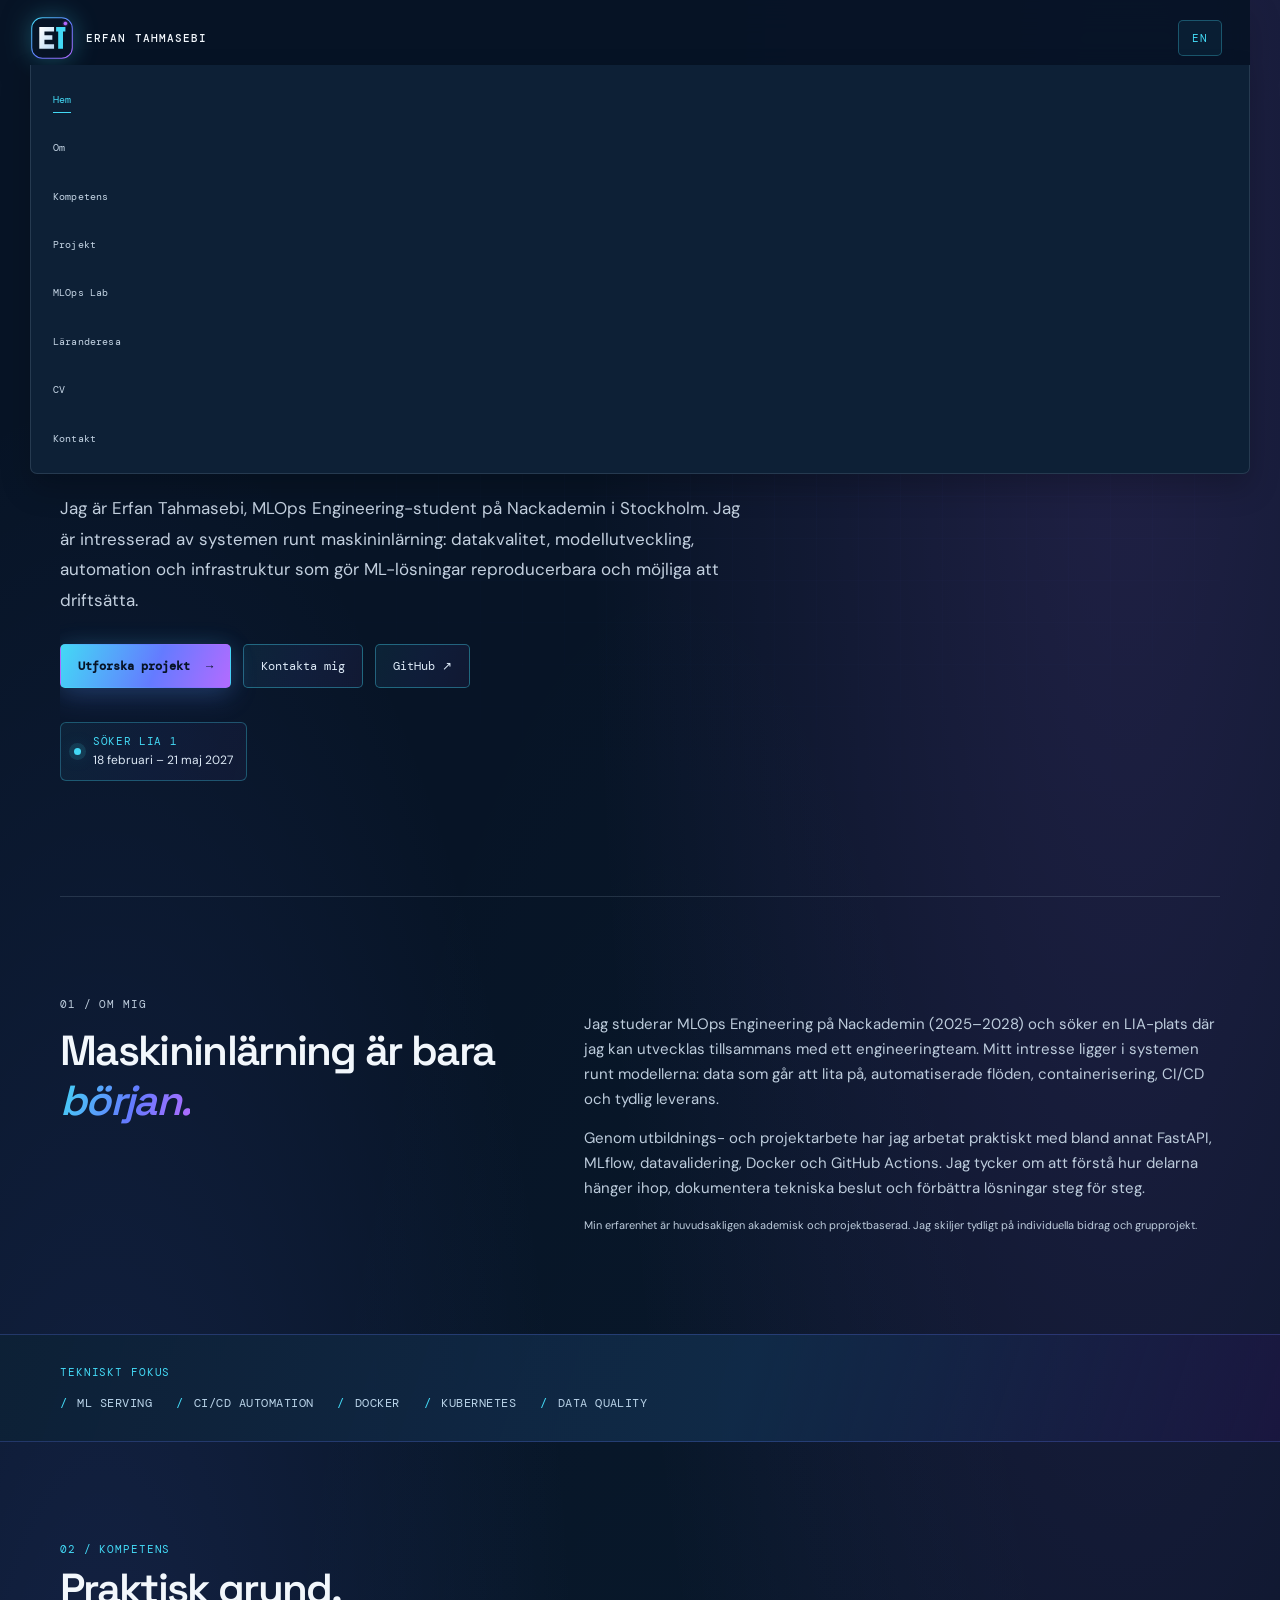
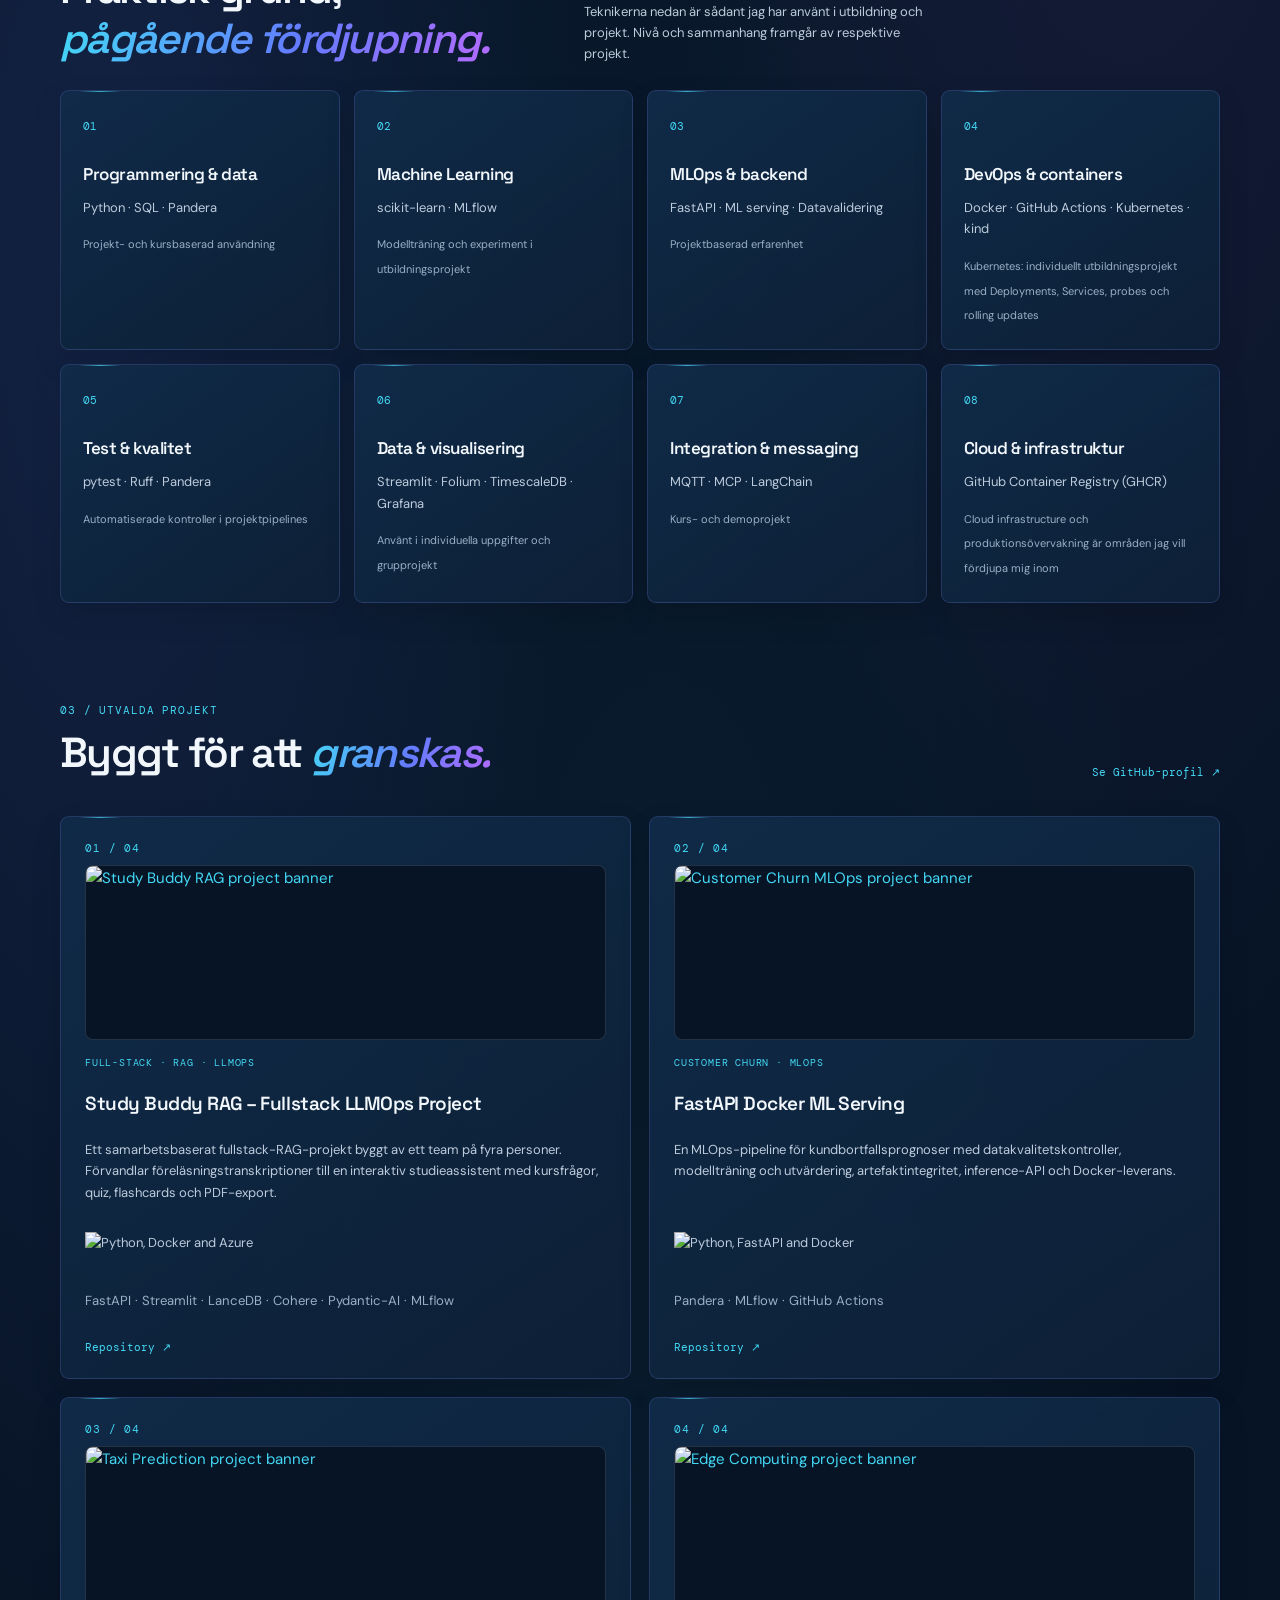
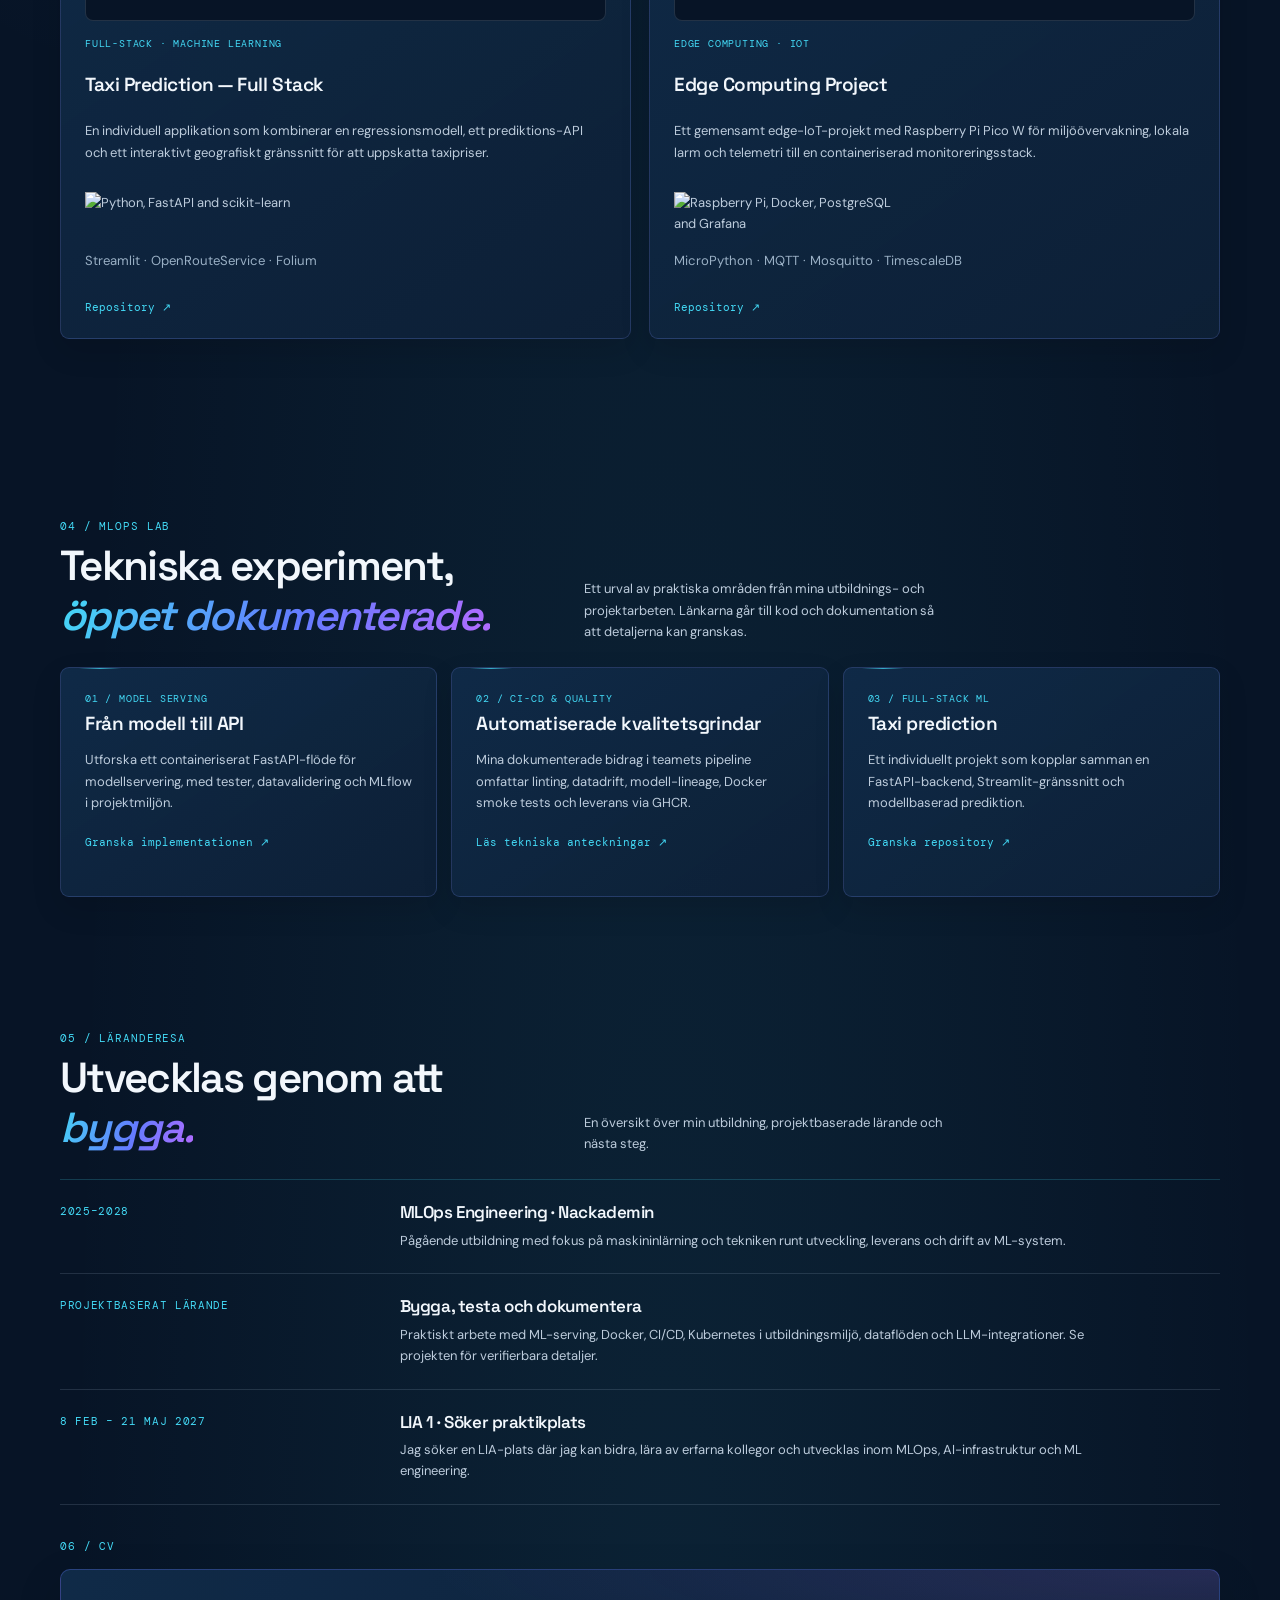
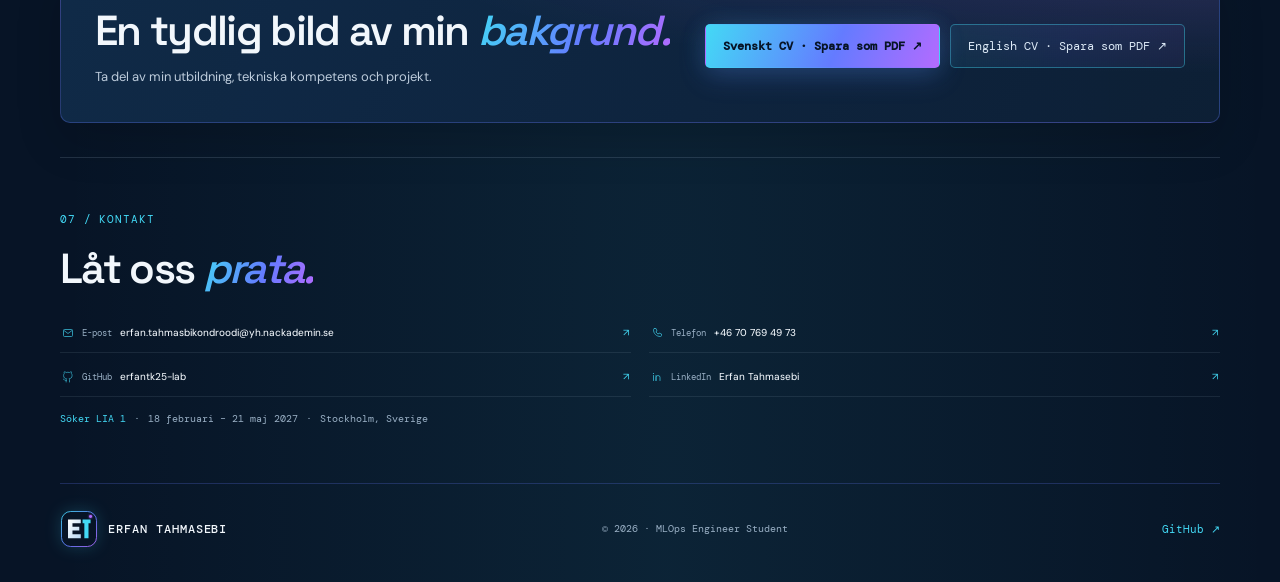
==== commit 3b4a494b: "Refresh CV section stylesheet and script versions" ====
--- a/index.html
+++ b/index.html
@@ -20,7 +20,7 @@
   <link rel="icon" href="assets/brand/favicon.svg?v=3" type="image/svg+xml">
   <link rel="stylesheet" href="styles.css?v=15">
   <link rel="stylesheet" href="premium.css?v=9">
-  <link rel="stylesheet" href="github-profile-theme.css?v=20261116-2">
+  <link rel="stylesheet" href="github-profile-theme.css?v=20261116-3">
 </head>
 <body>
   <a class="skip-link" href="#main" data-i18n="skip">Hoppa till innehåll</a>
@@ -173,11 +173,14 @@
 
     <section class="wrap cv-section" id="cv">
       <p class="eyebrow" data-i18n="cvEyebrow">06 / CV</p>
-      <div class="cv-panel">
-        <div><h2 data-i18n-html="cvTitle">En tydlig bild av min <em>bakgrund.</em></h2><p data-i18n="cvDesc">Ett uppdaterat CV med samma fyra projekt, samma ordning och samma tekniska identitet som på min GitHub-profil. Välj svensk eller engelsk version.</p></div>
+      <div class="cv-panel cv-panel-minimal">
+        <div>
+          <h2 data-i18n-html="cvTitle">En tydlig bild av min <em>bakgrund.</em></h2>
+          <p data-i18n="cvDesc">Ta del av min utbildning, tekniska kompetens och projekt.</p>
+        </div>
         <div class="cv-actions">
-          <a class="button primary" href="cv/" data-i18n="cvButton">Öppna svenskt CV ↗</a>
-          <a class="button" href="cv/en/" data-i18n="cvEnglishButton">English CV ↗</a>
+          <a class="button primary" href="cv/" data-i18n="cvButton">Svenskt CV · Spara som PDF ↗</a>
+          <a class="button" href="cv/en/" data-i18n="cvEnglishButton">English CV · Save as PDF ↗</a>
         </div>
       </div>
     </section>
@@ -214,6 +217,6 @@
     <p>© <span id="year"></span> · <span data-i18n="footerRole">MLOps Engineering Student</span></p>
     <a class="text-link" href="https://github.com/erfantk25-lab" target="_blank" rel="noreferrer">GitHub ↗</a>
   </footer>
-  <script src="script.js?v=5"></script>
+  <script src="script.js?v=6"></script>
 </body>
 </html>
--- a/github-profile-theme.css
+++ b/github-profile-theme.css
@@ -172,3 +172,22 @@
   border-right: 0 !important;
   border-radius: 0 !important;
 }
+
+
+/* Minimal CV callout: no illustration, oversized icon or decorative ornament. */
+.cv-panel-minimal {
+  display: grid !important;
+  grid-template-columns: minmax(0,1fr) auto !important;
+  align-items: center !important;
+  gap: 28px !important;
+  padding: clamp(22px,3vw,34px) !important;
+}
+.cv-panel-minimal h2 { margin: 0 0 9px !important; }
+.cv-panel-minimal p { max-width: 520px; margin: 0 !important; color: var(--muted); font-size: 13px; line-height: 1.7; }
+.cv-panel-minimal .cv-actions { display:flex; flex-wrap:wrap; gap:10px; }
+.cv-panel-minimal .button { white-space:nowrap; }
+@media(max-width:720px) {
+  .cv-panel-minimal { grid-template-columns:1fr !important; gap:18px !important; }
+  .cv-panel-minimal .cv-actions { flex-direction:column; align-items:stretch; }
+  .cv-panel-minimal .button { justify-content:center; }
+}
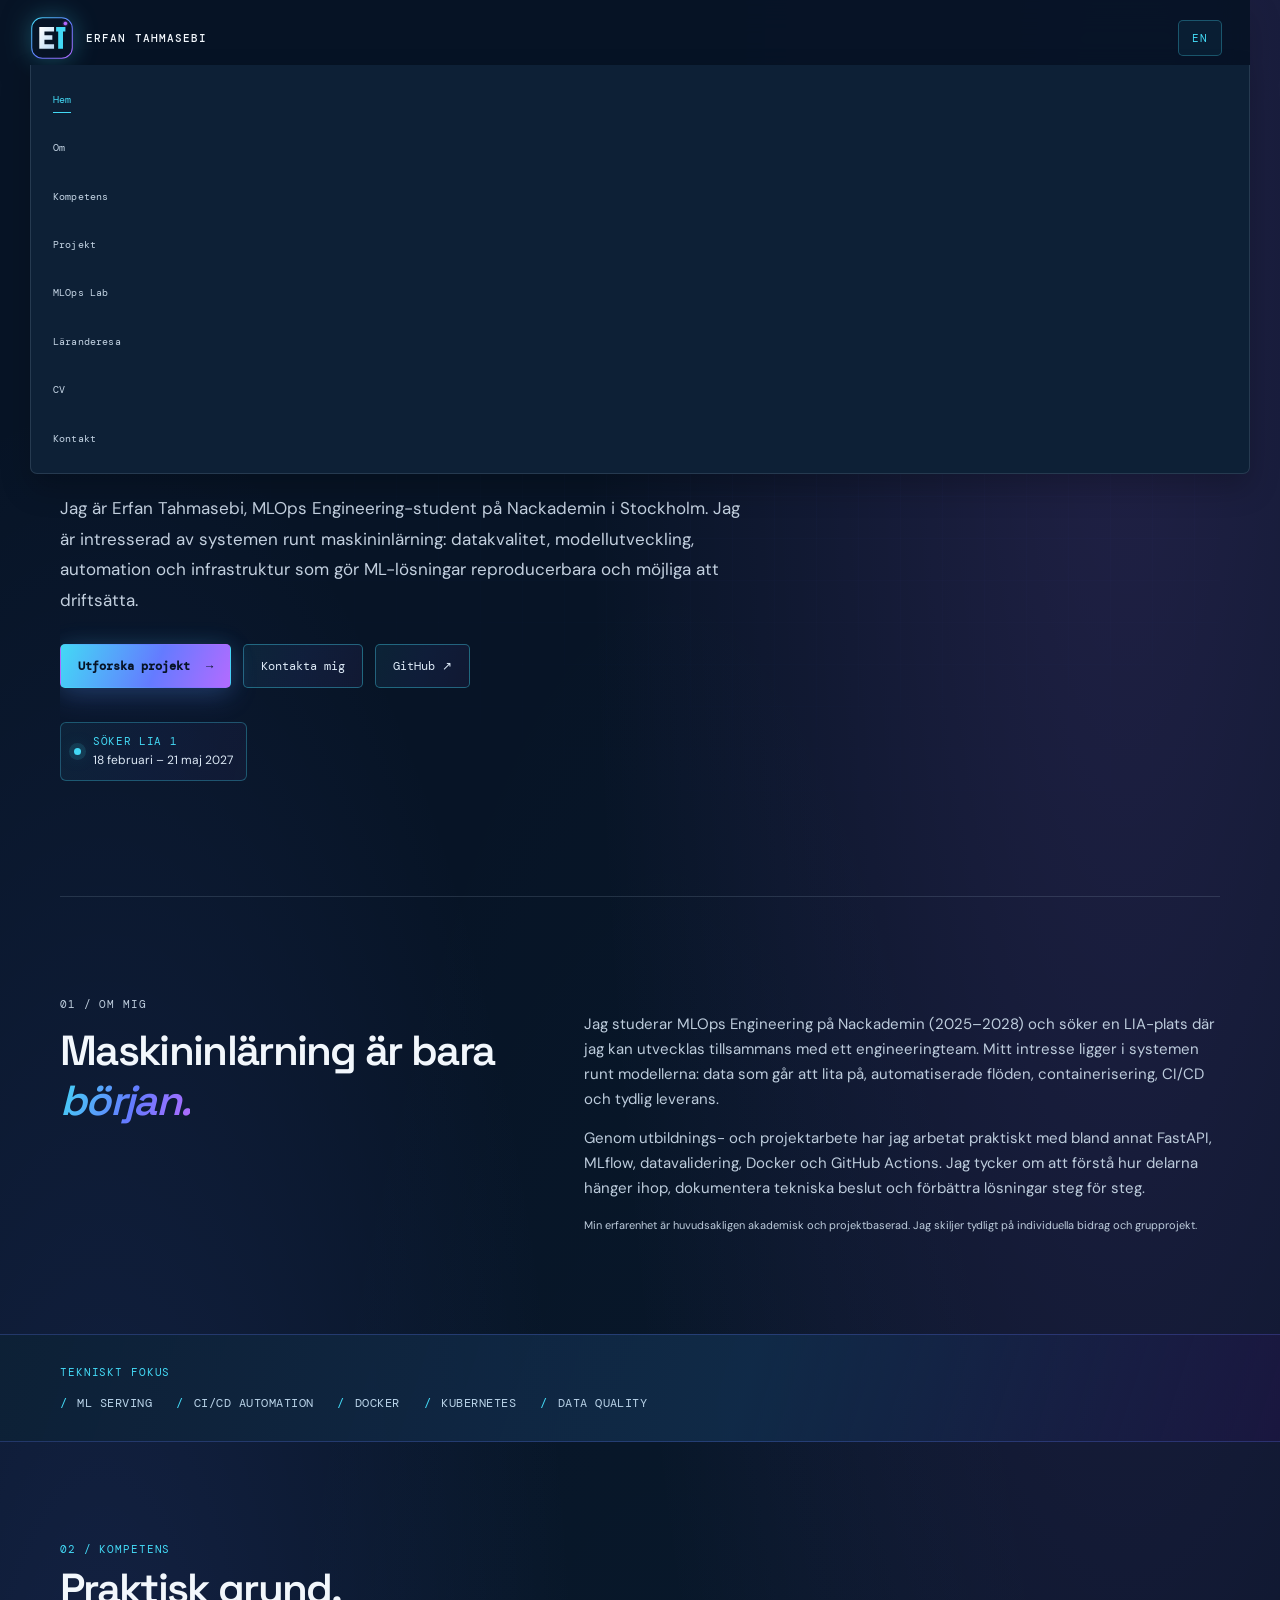
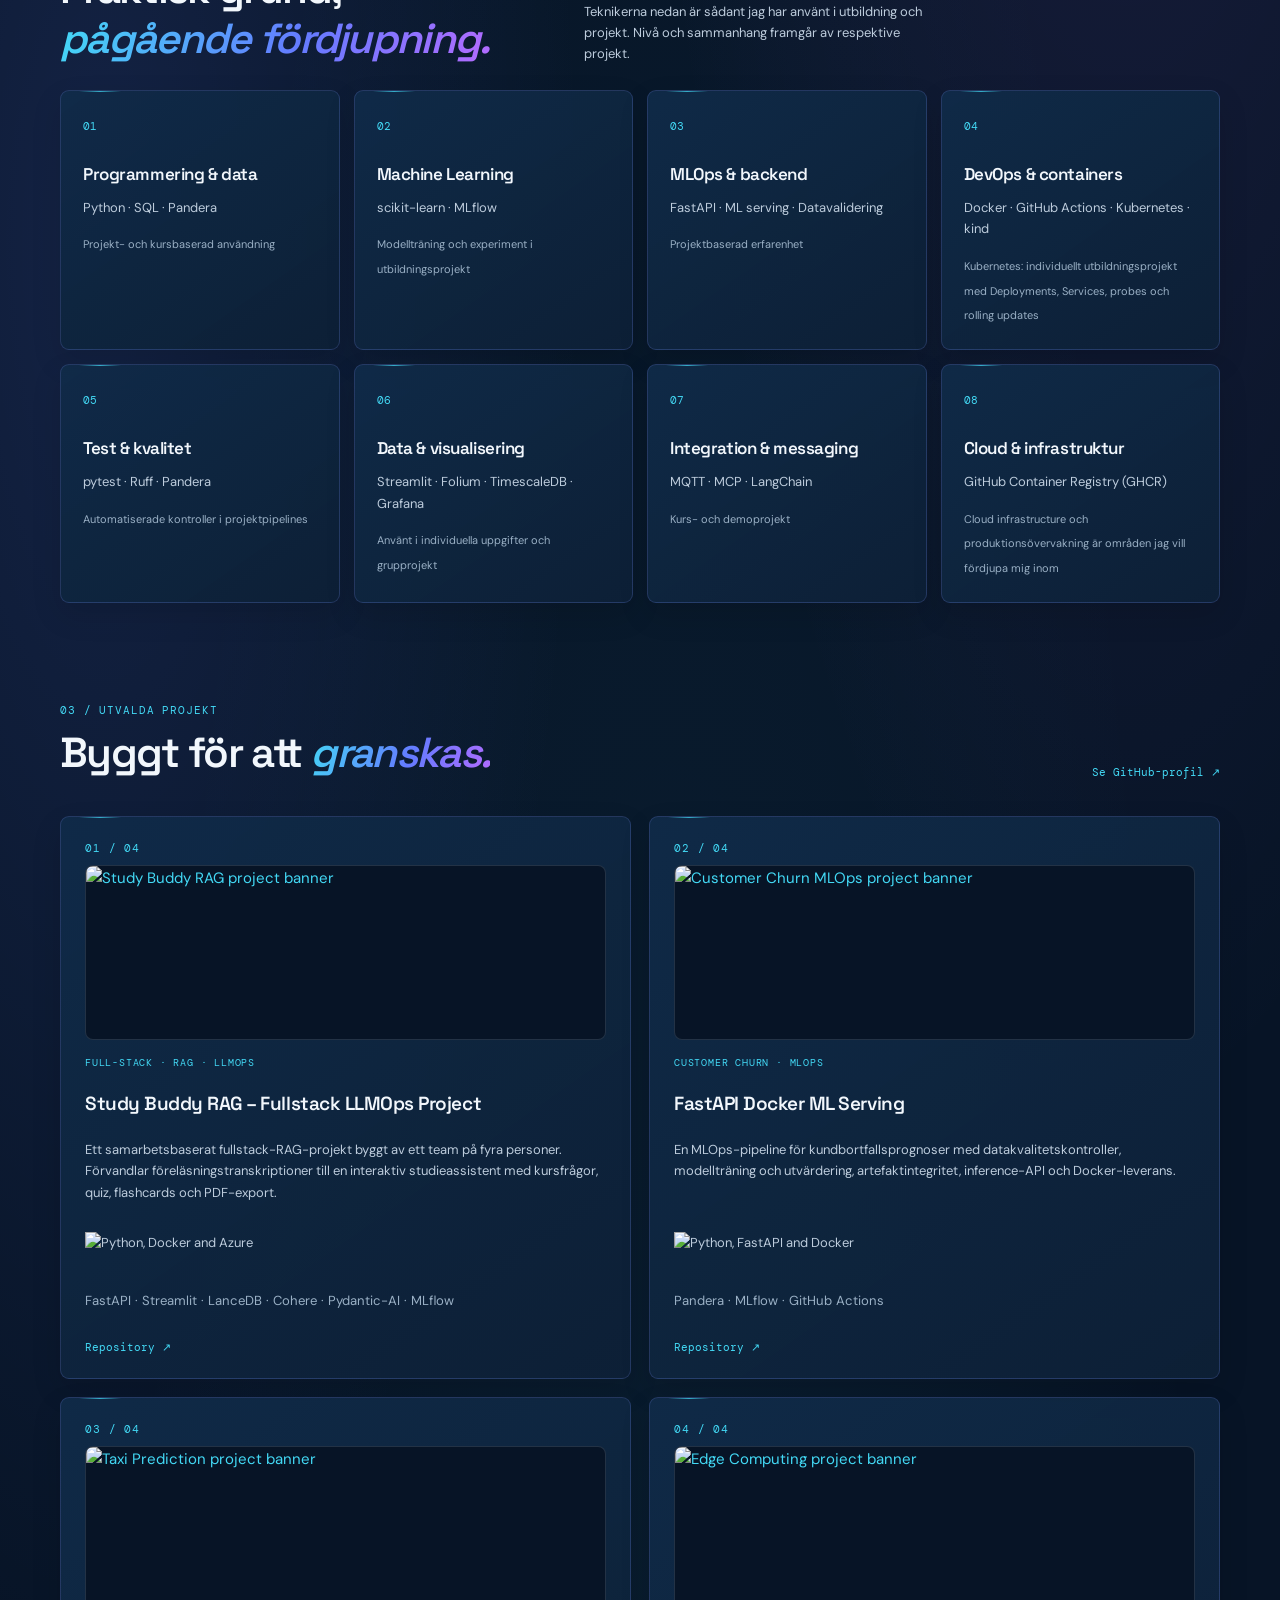
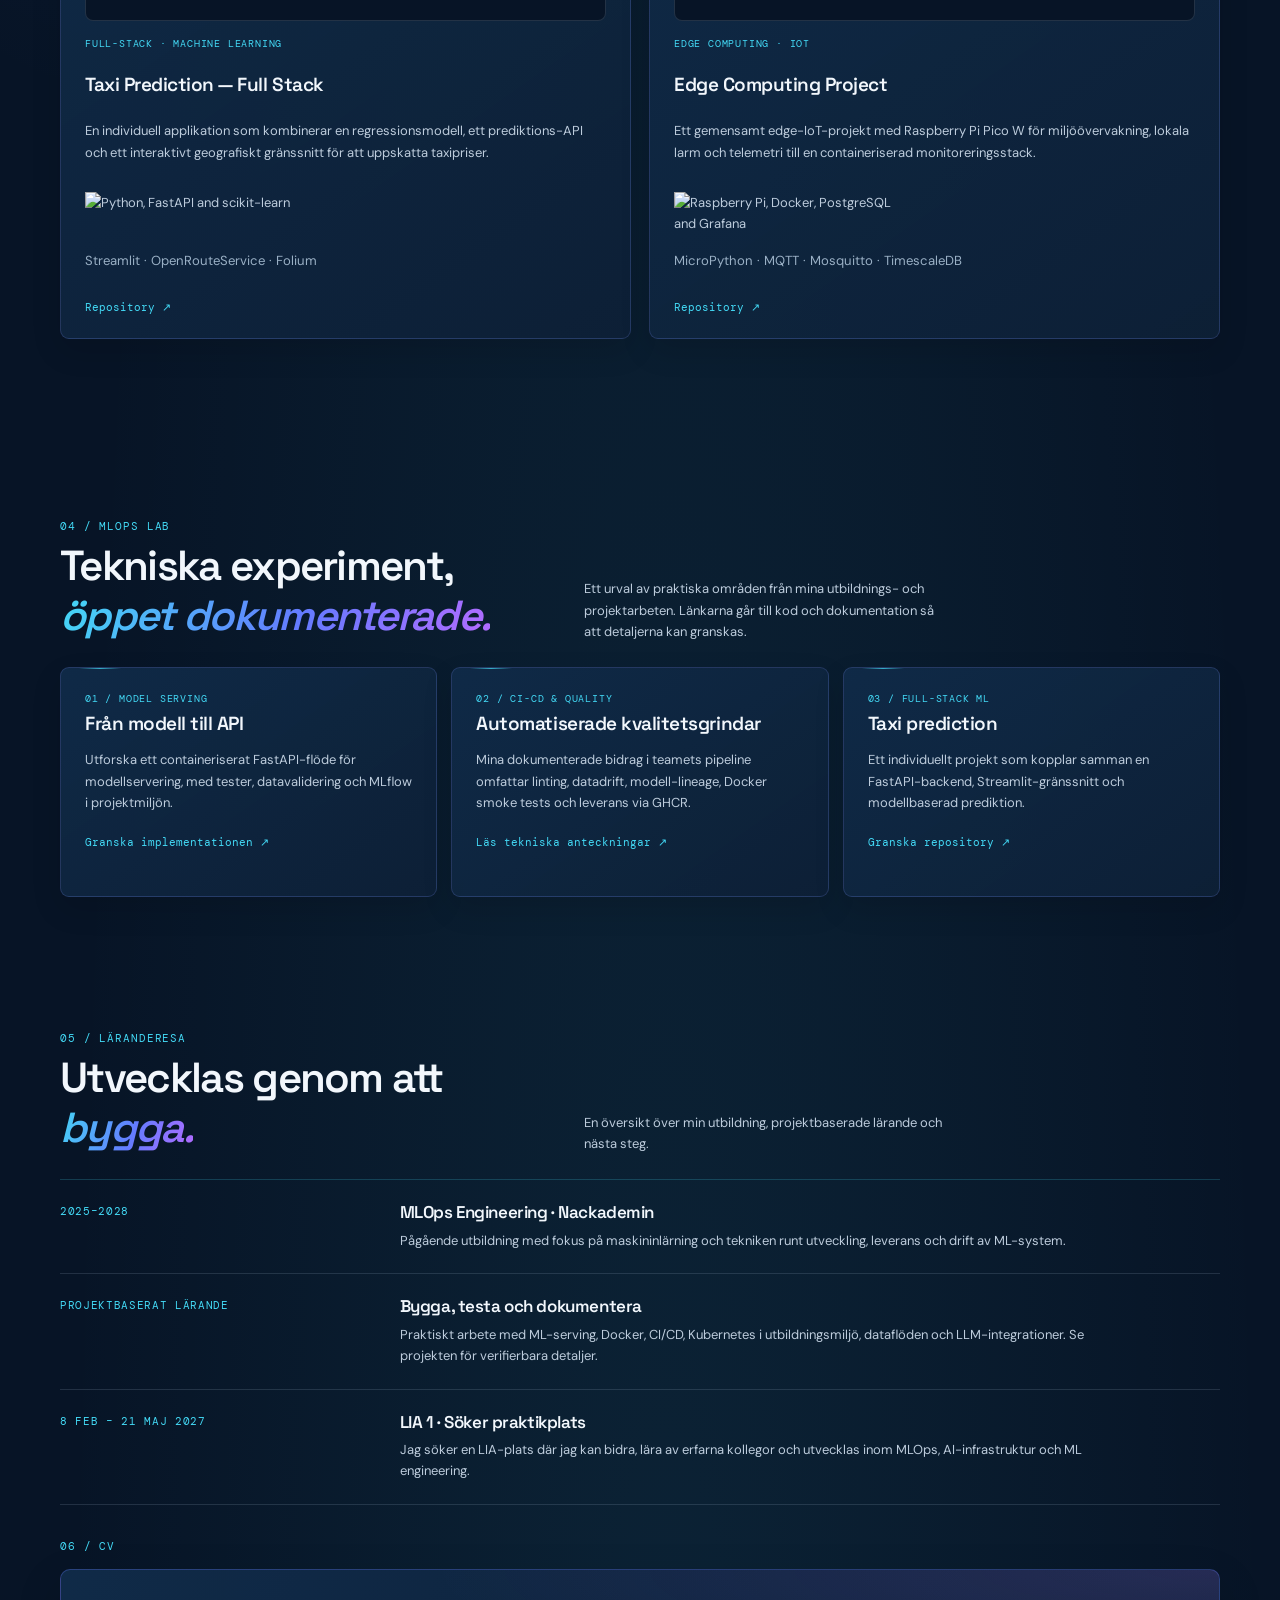
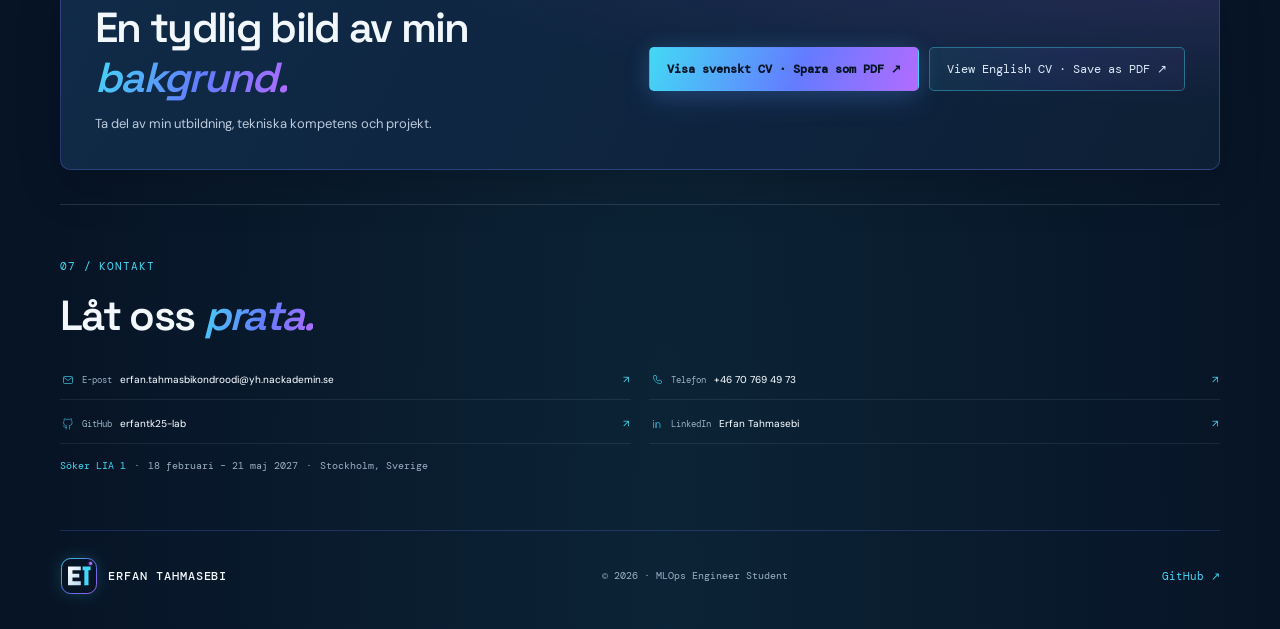
==== commit 9b7824bf: "Link homepage CV buttons to direct PDF downloads" ====
--- a/index.html
+++ b/index.html
@@ -179,8 +179,8 @@
           <p data-i18n="cvDesc">Ta del av min utbildning, tekniska kompetens och projekt.</p>
         </div>
         <div class="cv-actions">
-          <a class="button primary" href="cv/" data-i18n="cvButton">Svenskt CV · Spara som PDF ↗</a>
-          <a class="button" href="cv/en/" data-i18n="cvEnglishButton">English CV · Save as PDF ↗</a>
+          <a class="button primary" href="cv/Erfan-Tahmasebi-CV-SV.pdf" download data-i18n="cvButton">Ladda ner svenskt CV (PDF) ↗</a>
+          <a class="button" href="cv/en/Erfan-Tahmasebi-CV-EN.pdf" download data-i18n="cvEnglishButton">Download English CV (PDF) ↗</a>
         </div>
       </div>
     </section>
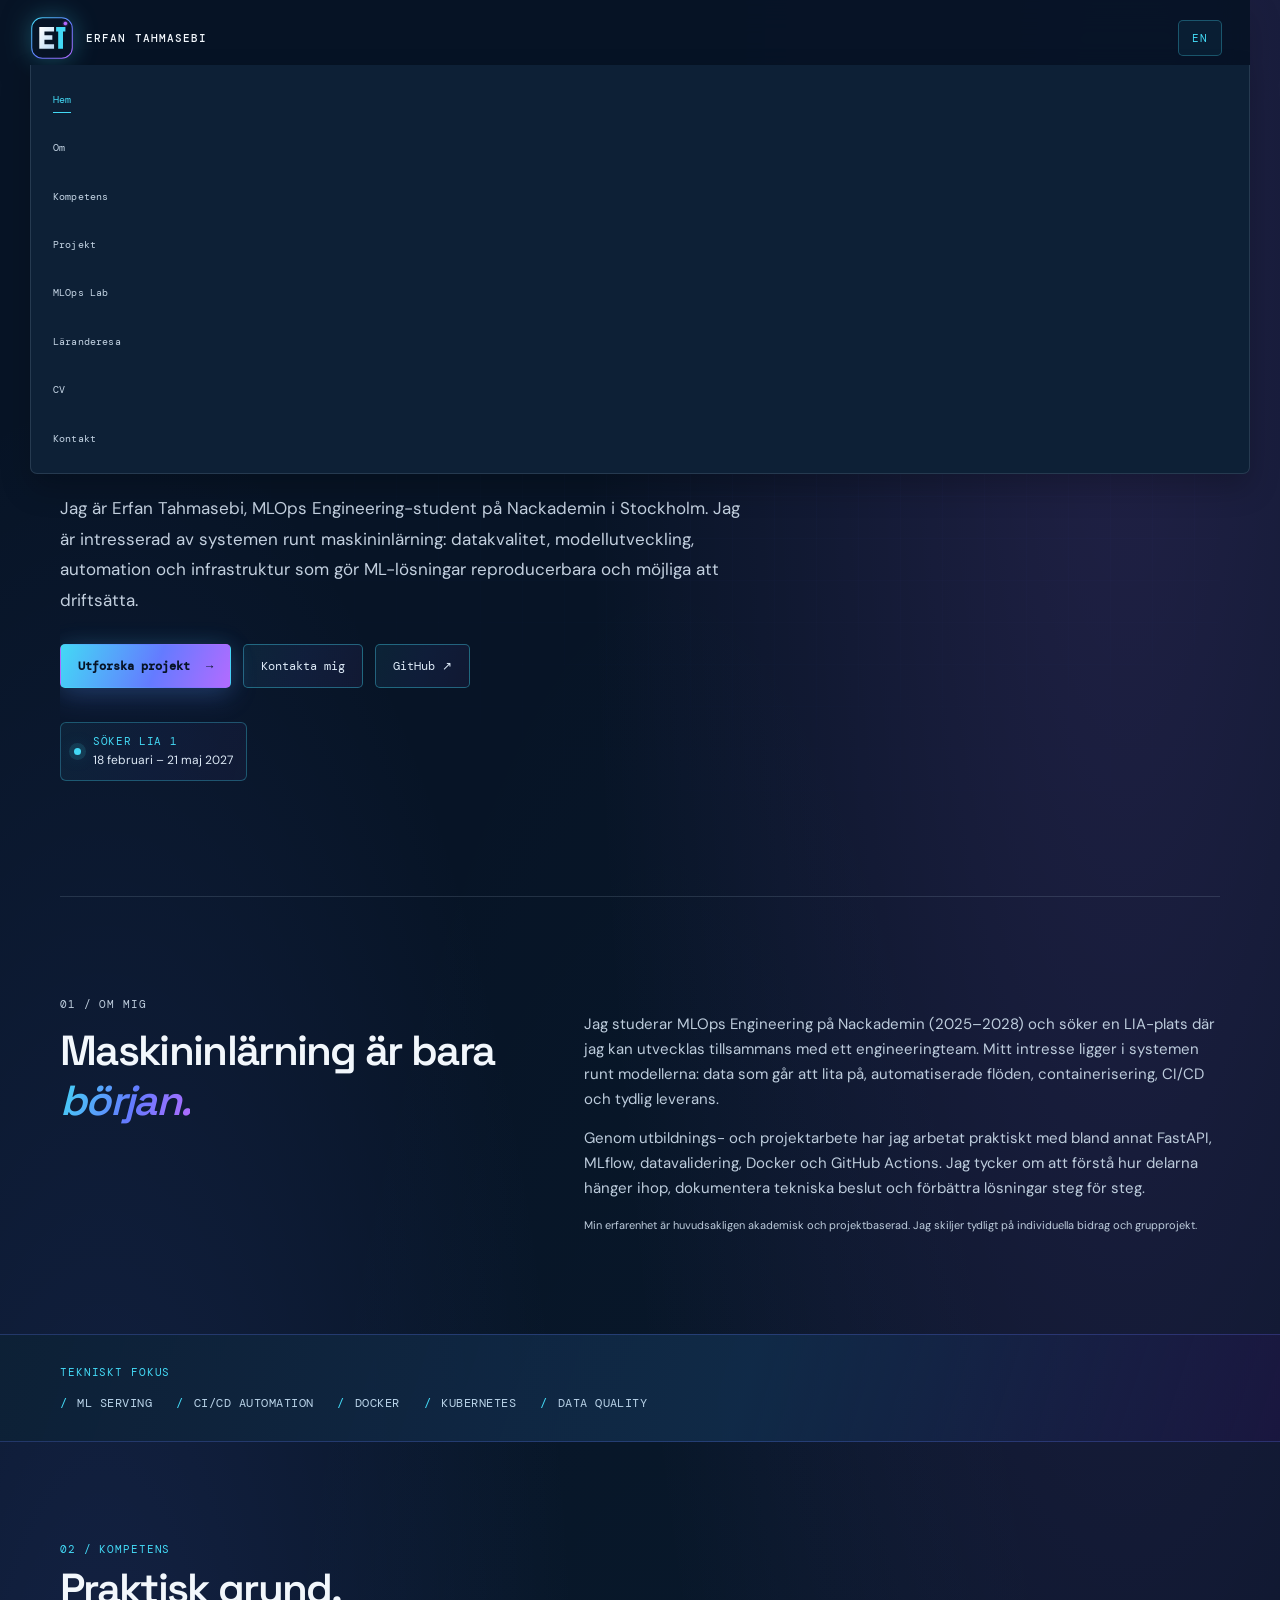
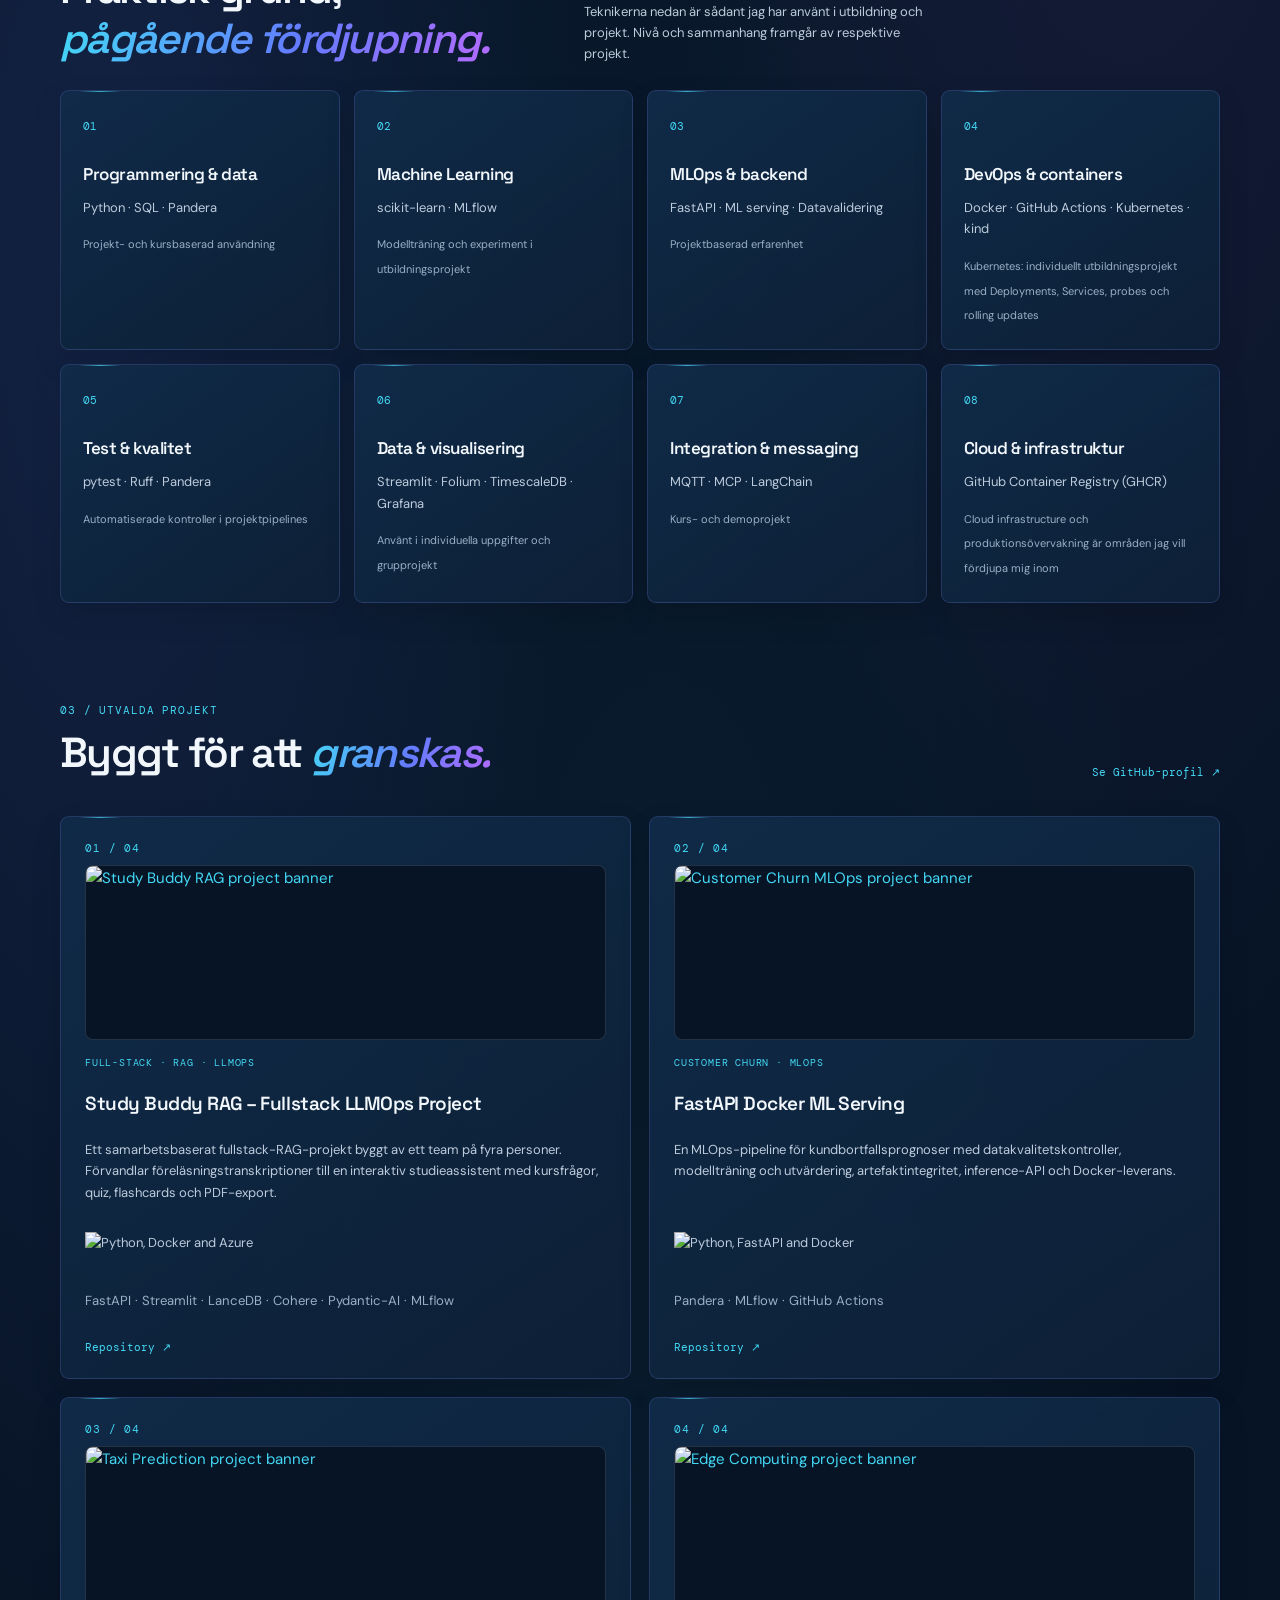
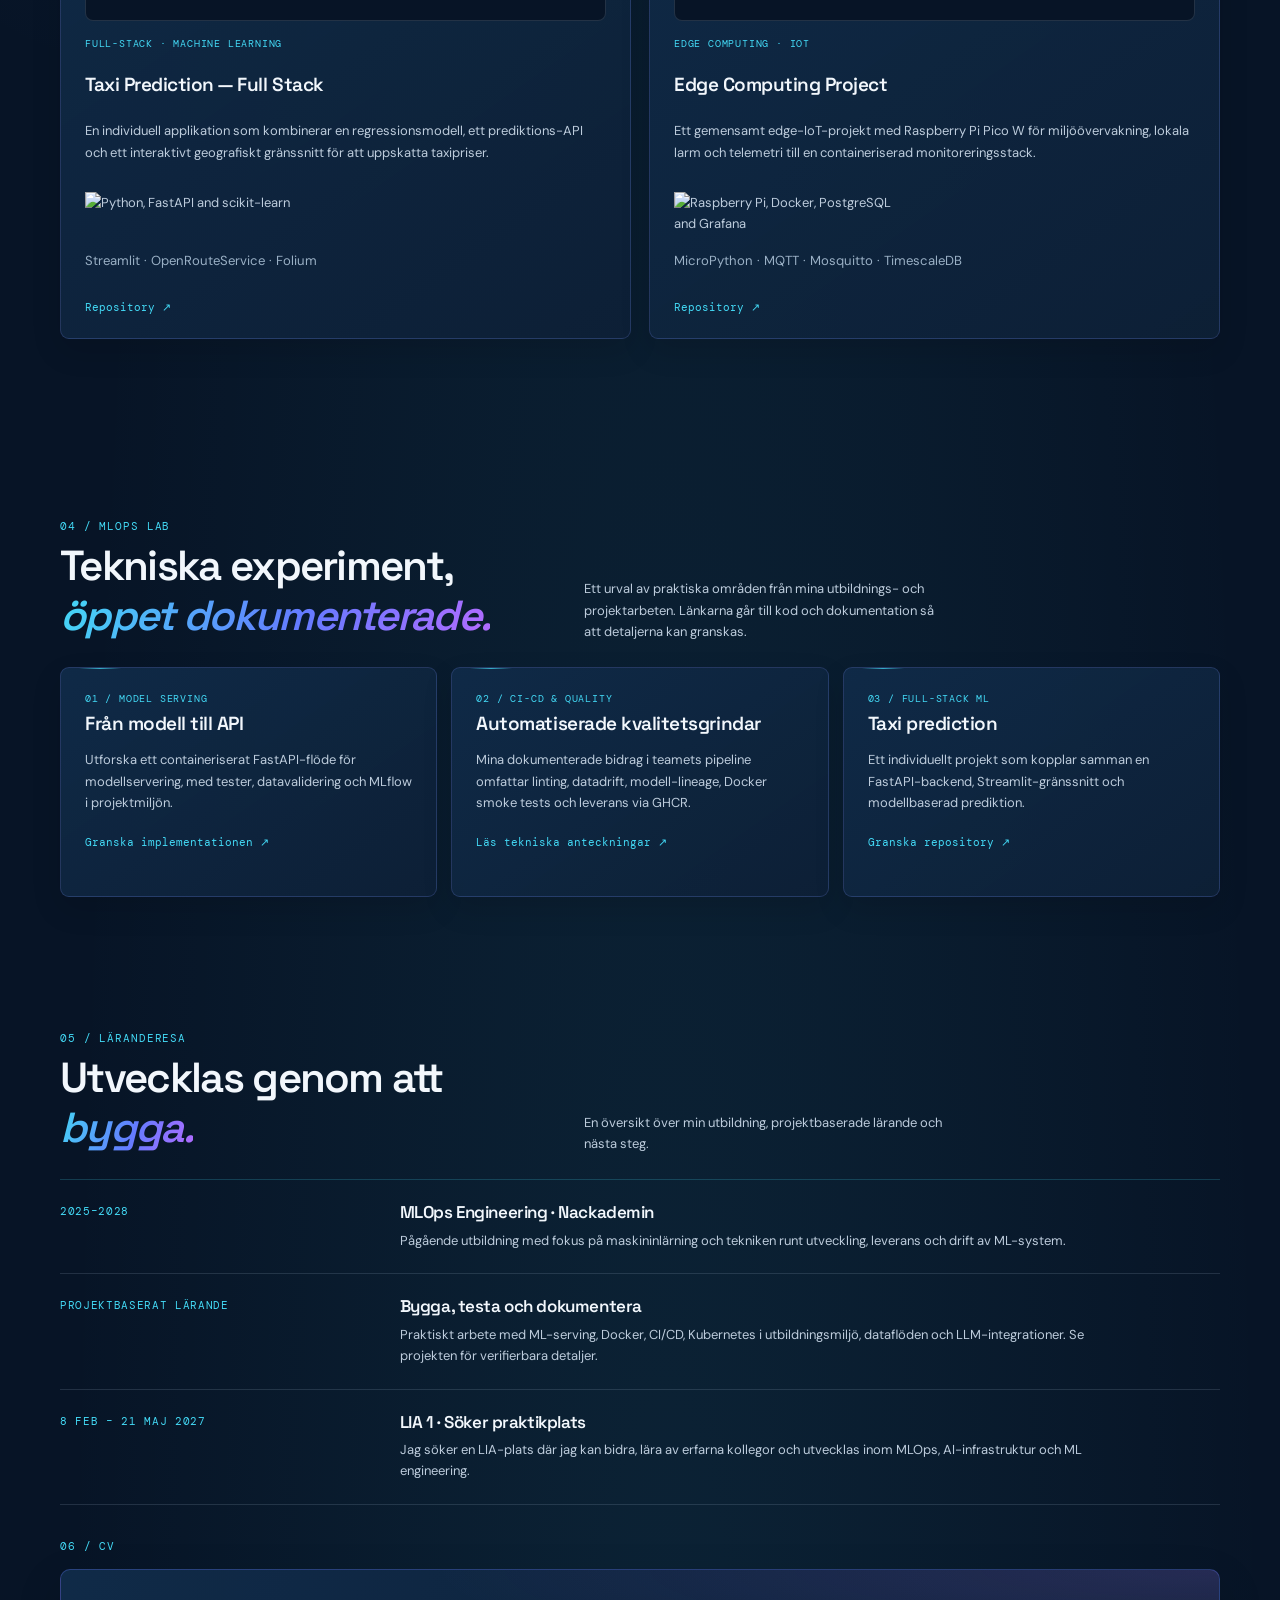
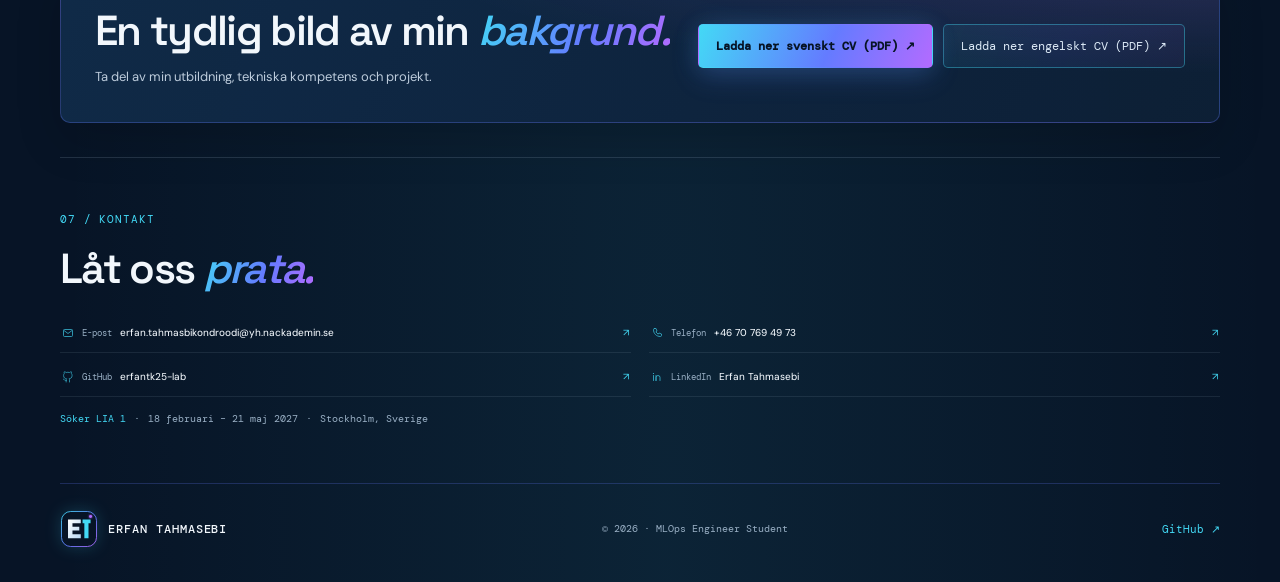
==== commit df1b4b8f: "Keep portfolio CV links on the CV pages" ====
--- a/index.html
+++ b/index.html
@@ -179,8 +179,8 @@
           <p data-i18n="cvDesc">Ta del av min utbildning, tekniska kompetens och projekt.</p>
         </div>
         <div class="cv-actions">
-          <a class="button primary" href="cv/Erfan-Tahmasebi-CV-SV.pdf" download data-i18n="cvButton">Ladda ner svenskt CV (PDF) ↗</a>
-          <a class="button" href="cv/en/Erfan-Tahmasebi-CV-EN.pdf" download data-i18n="cvEnglishButton">Download English CV (PDF) ↗</a>
+          <a class="button primary" href="cv/" data-i18n="cvButton">Visa svenskt CV ↗</a>
+          <a class="button" href="cv/en/" data-i18n="cvEnglishButton">View English CV ↗</a>
         </div>
       </div>
     </section>
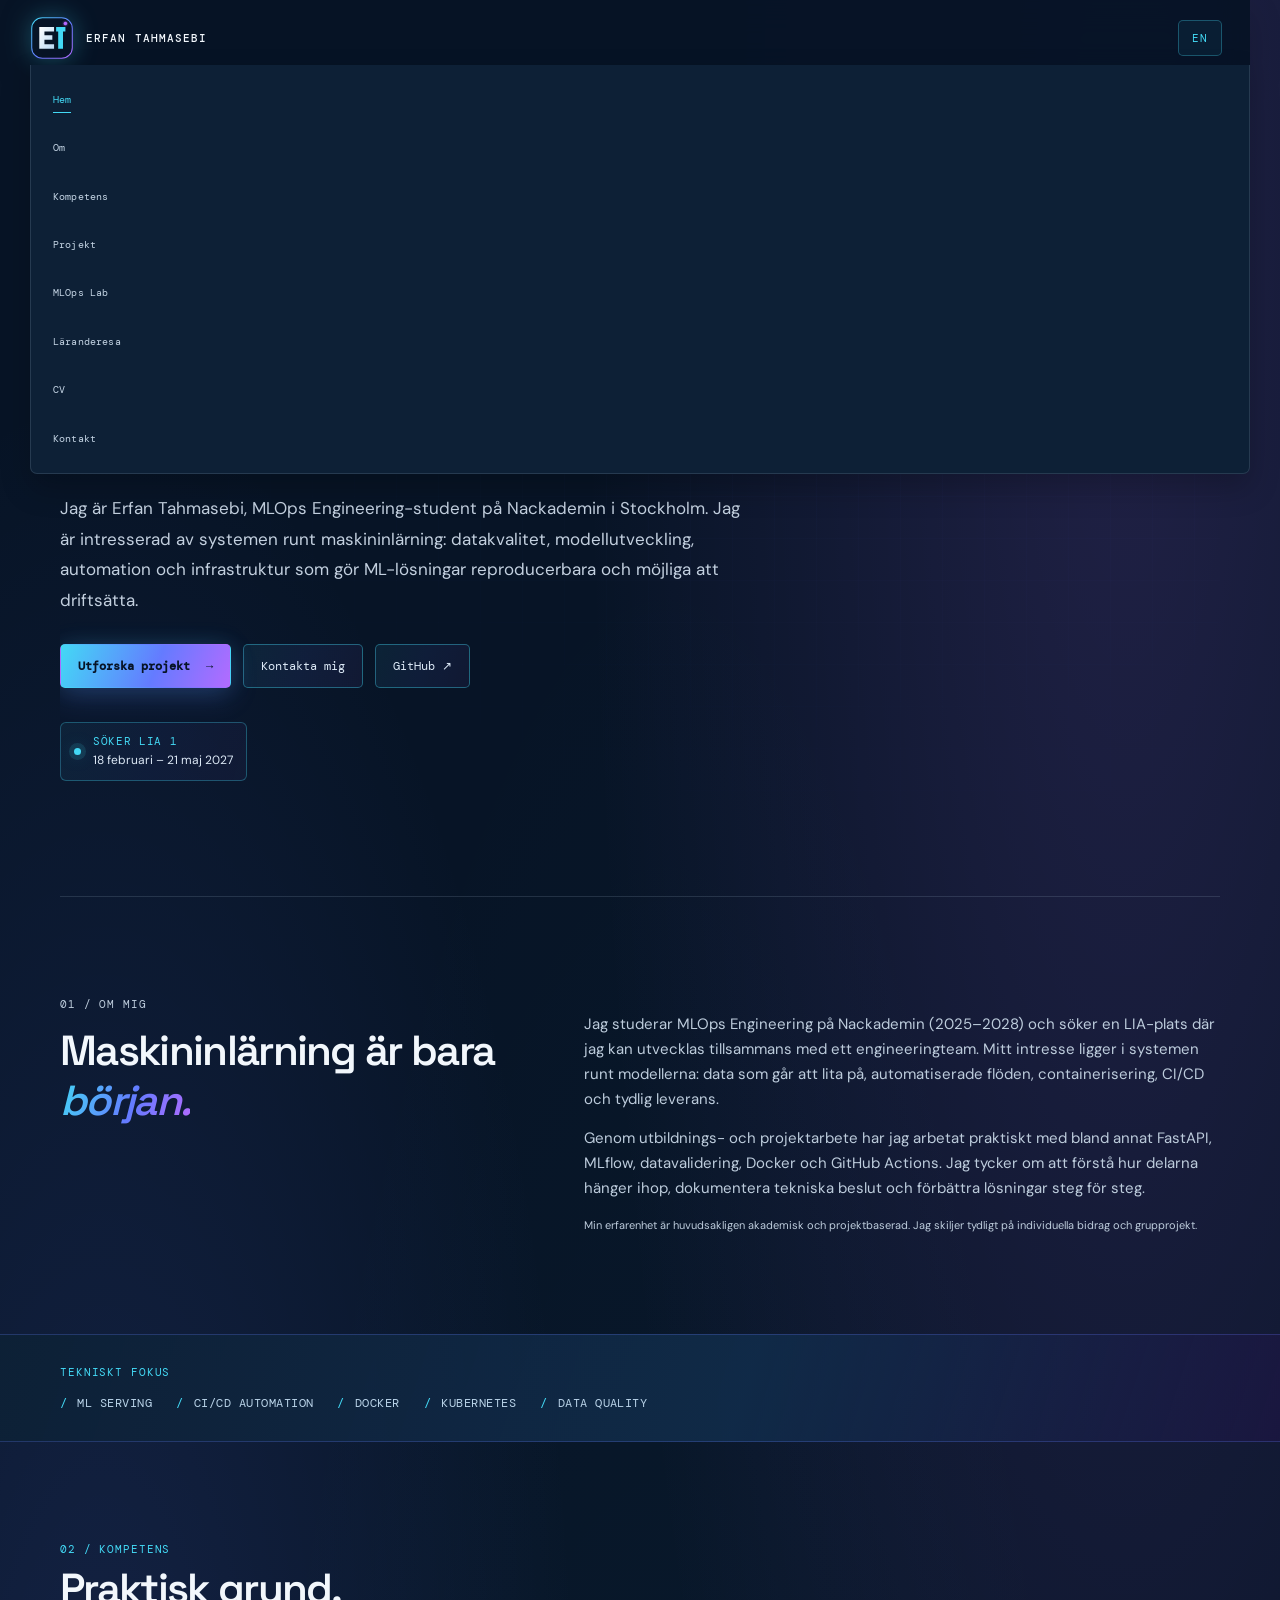
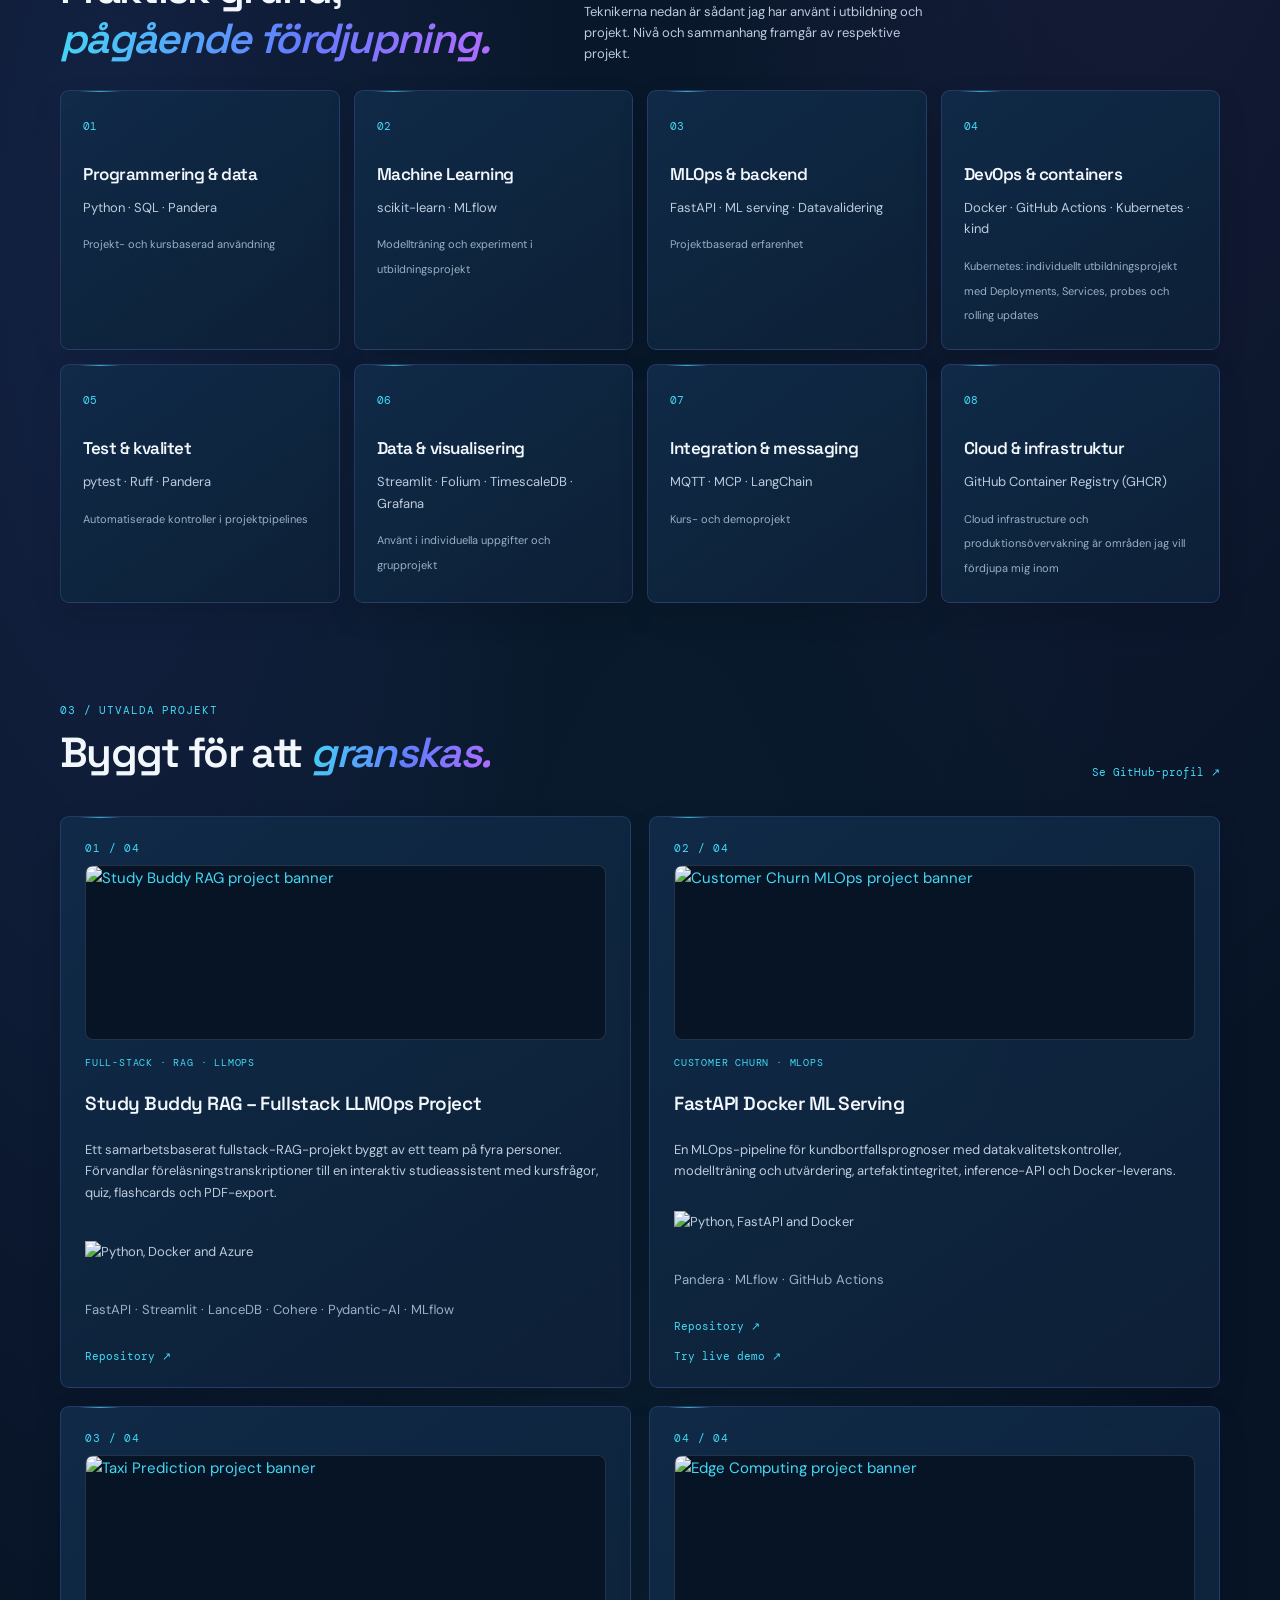
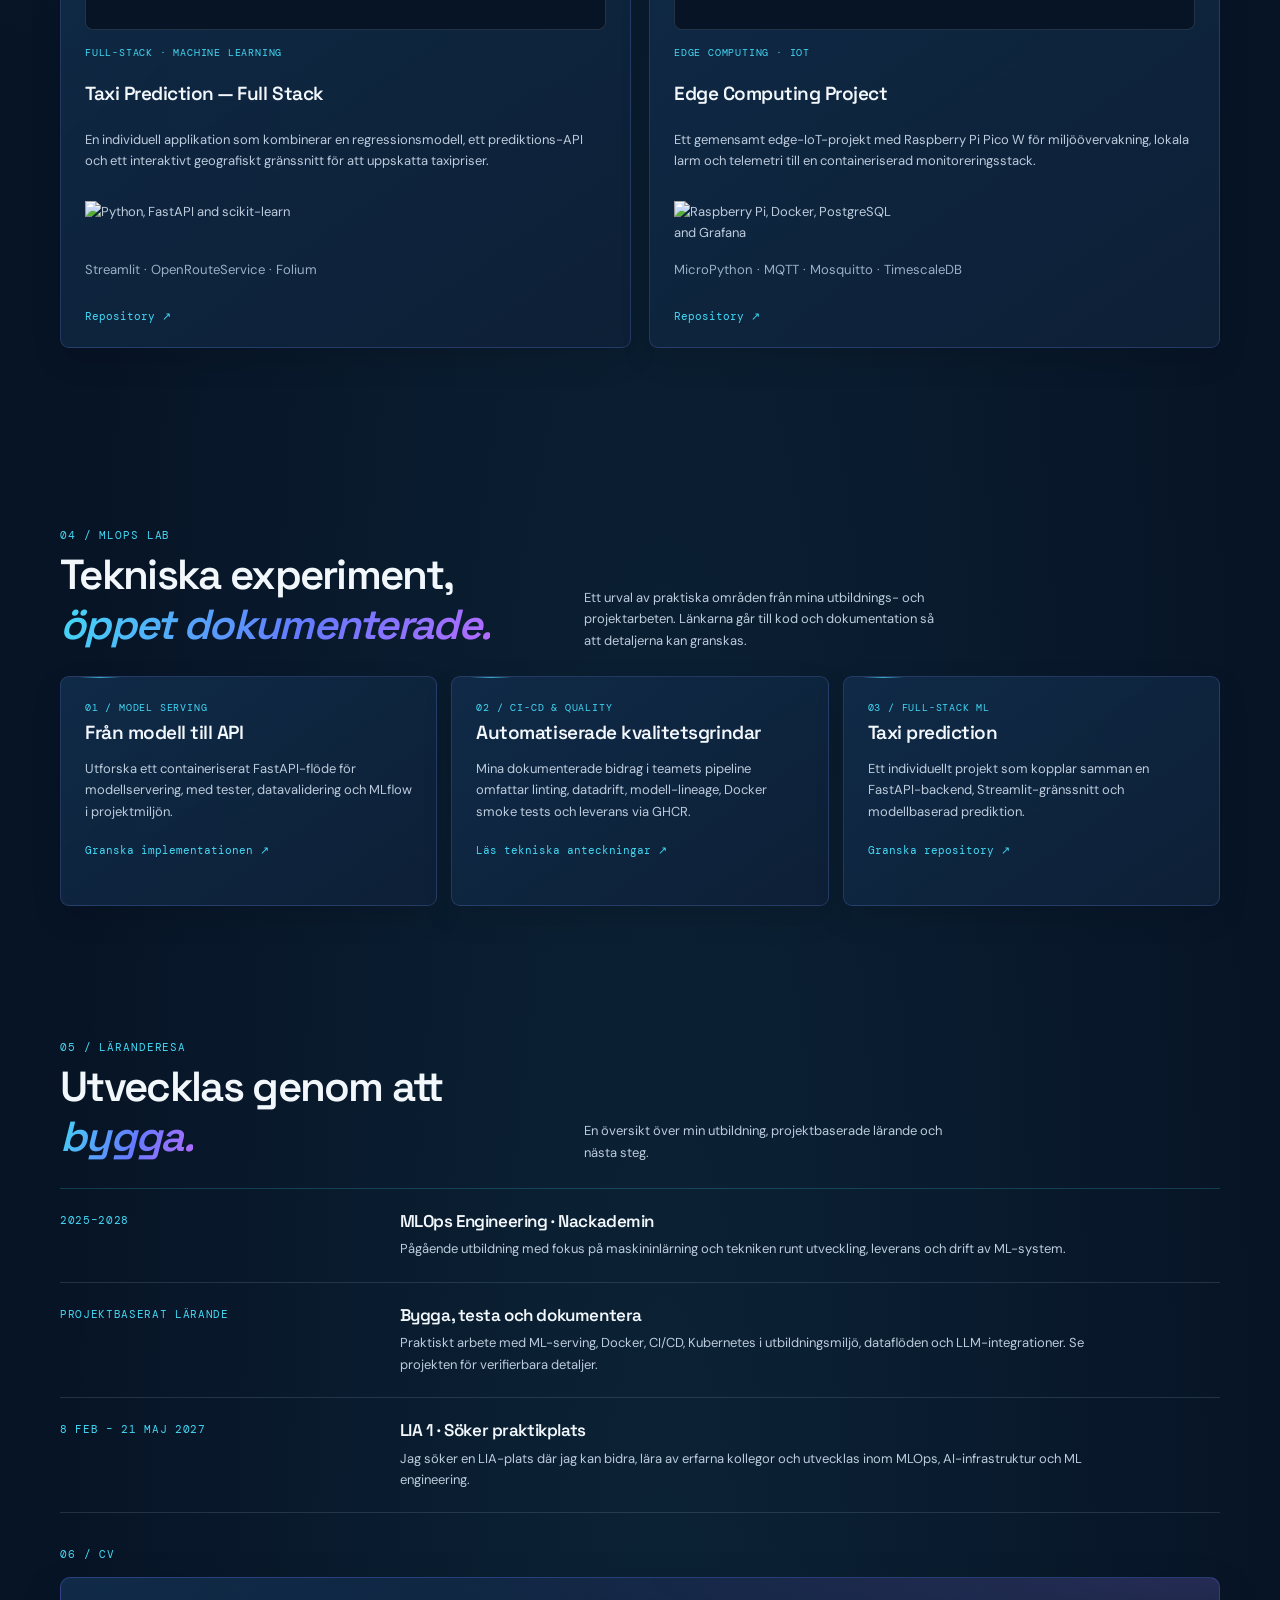
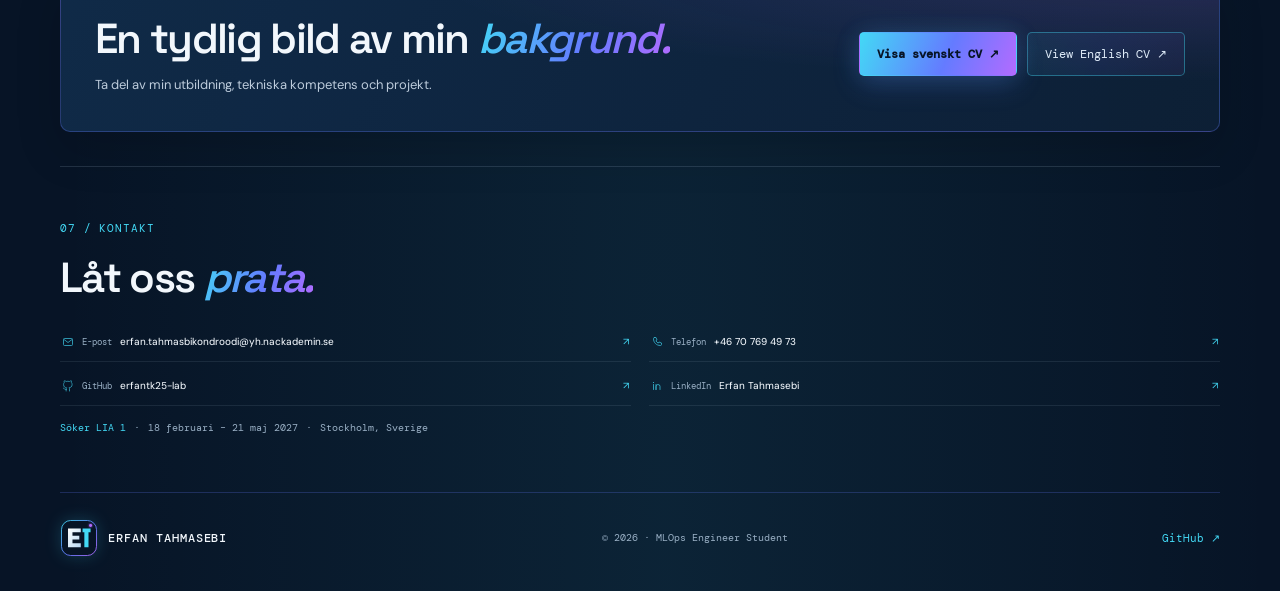
==== commit 7c8f71a1: "Link customer churn live demo from portfolio" ====
--- a/index.html
+++ b/index.html
@@ -121,6 +121,7 @@
           <p data-i18n="churnDesc">An MLOps pipeline for customer churn prediction, combining data quality checks, model training and evaluation, artifact integrity, an inference API and Docker delivery.</p>
           <p class="project-tech"><img src="https://skillicons.dev/icons?i=python,fastapi,docker&theme=dark" alt="Python, FastAPI and Docker"><span> Pandera · MLflow · GitHub Actions</span></p>
           <a class="text-link" href="https://github.com/erfantk25-lab/fastapi-docker-ml-serving" target="_blank" rel="noreferrer" data-i18n="repository">Repository ↗</a>
+          <a class="text-link" href="https://erfantk25-lab.github.io/fastapi-docker-ml-serving/demo/" target="_blank" rel="noreferrer">Try live demo ↗</a>
         </article>
         <article class="project">
           <div class="project-index">03 / 04</div>
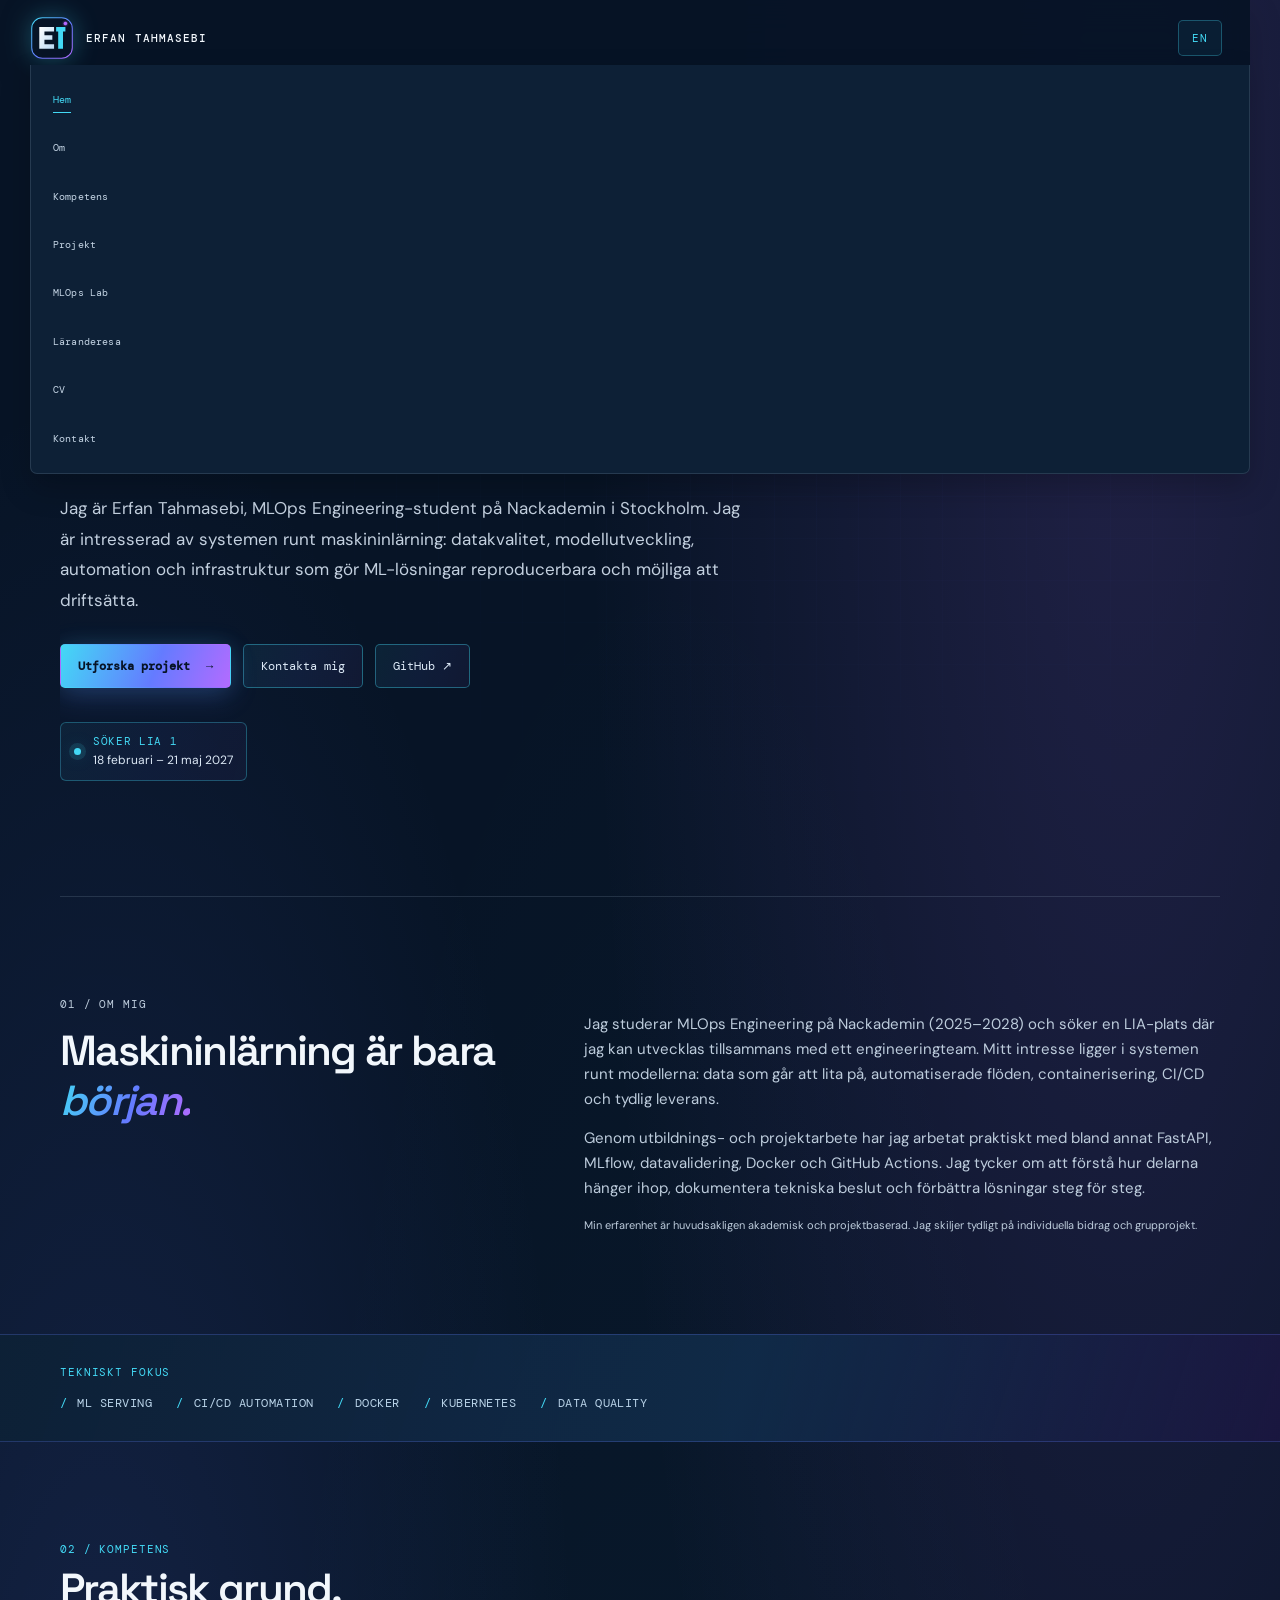
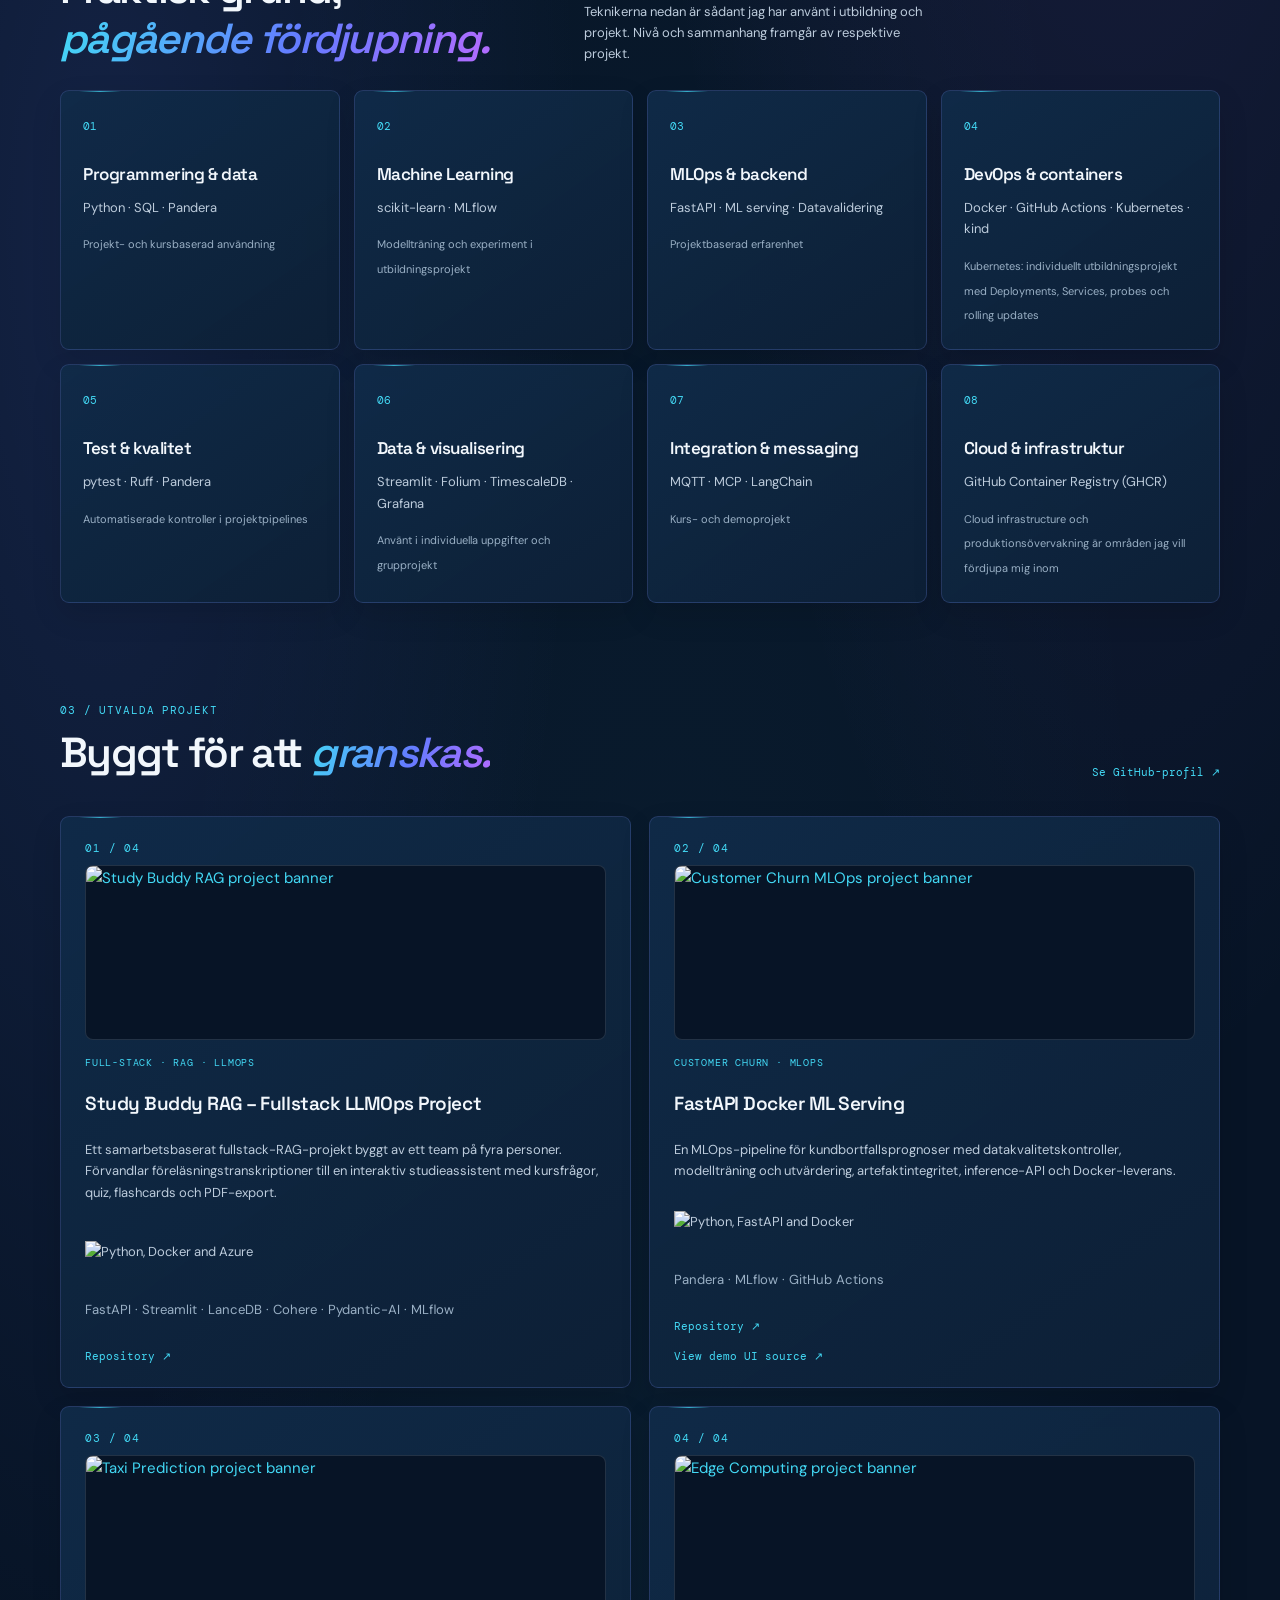
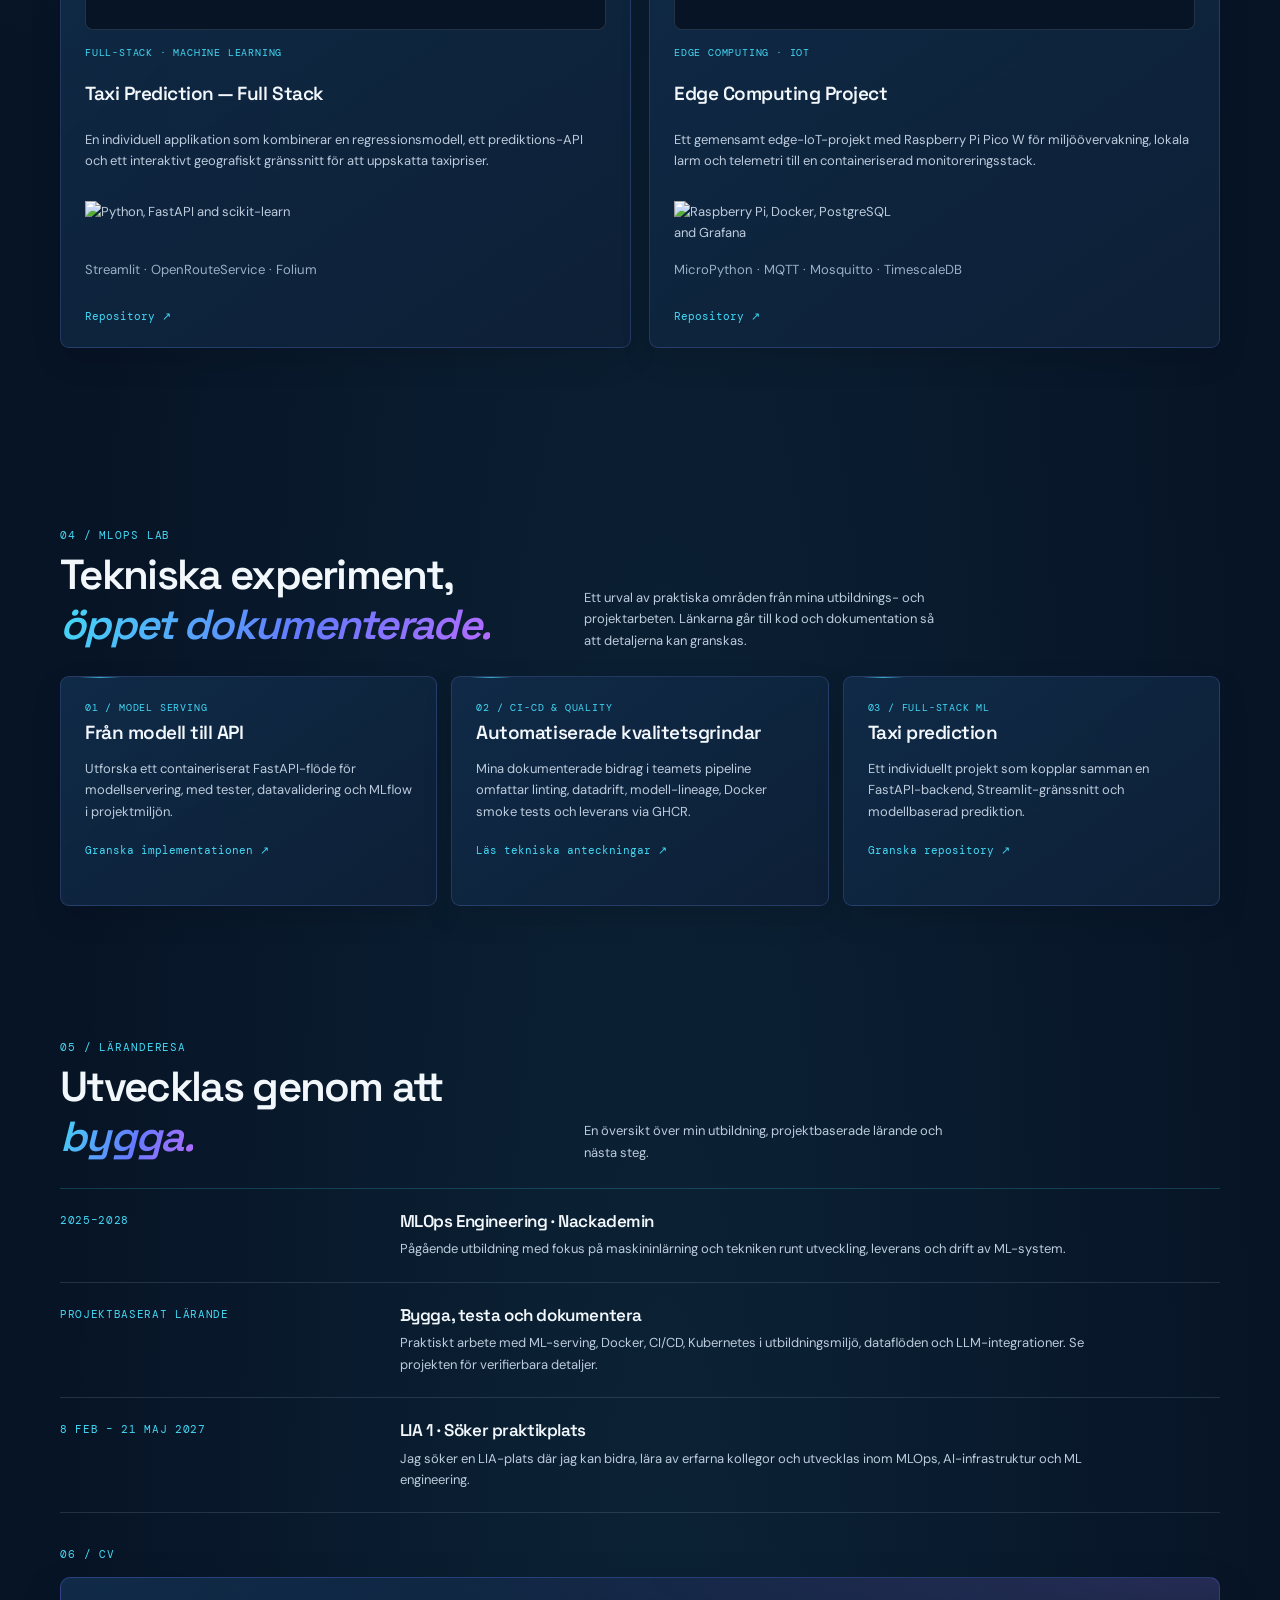
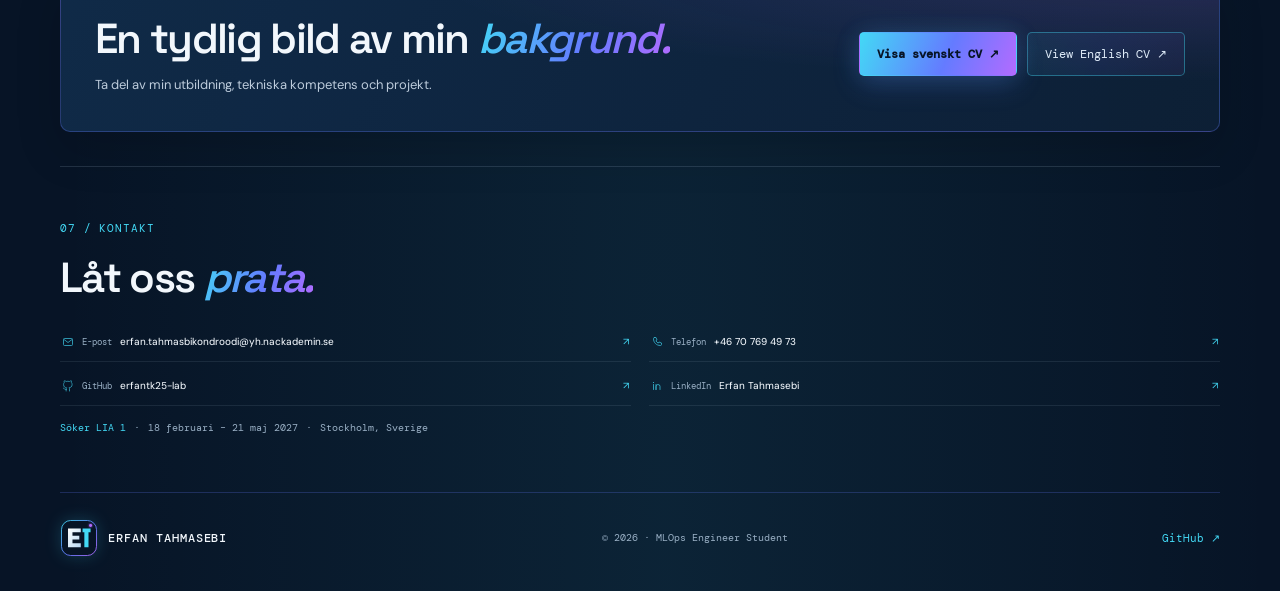
==== commit d697cdbf: "Link demo UI source from portfolio" ====
--- a/index.html
+++ b/index.html
@@ -121,7 +121,7 @@
           <p data-i18n="churnDesc">An MLOps pipeline for customer churn prediction, combining data quality checks, model training and evaluation, artifact integrity, an inference API and Docker delivery.</p>
           <p class="project-tech"><img src="https://skillicons.dev/icons?i=python,fastapi,docker&theme=dark" alt="Python, FastAPI and Docker"><span> Pandera · MLflow · GitHub Actions</span></p>
           <a class="text-link" href="https://github.com/erfantk25-lab/fastapi-docker-ml-serving" target="_blank" rel="noreferrer" data-i18n="repository">Repository ↗</a>
-          <a class="text-link" href="https://erfantk25-lab.github.io/fastapi-docker-ml-serving/demo/" target="_blank" rel="noreferrer">Try live demo ↗</a>
+          <a class="text-link" href="https://github.com/erfantk25-lab/fastapi-docker-ml-serving/blob/main/src/churn/demo.html" target="_blank" rel="noreferrer">View demo UI source ↗</a>
         </article>
         <article class="project">
           <div class="project-index">03 / 04</div>
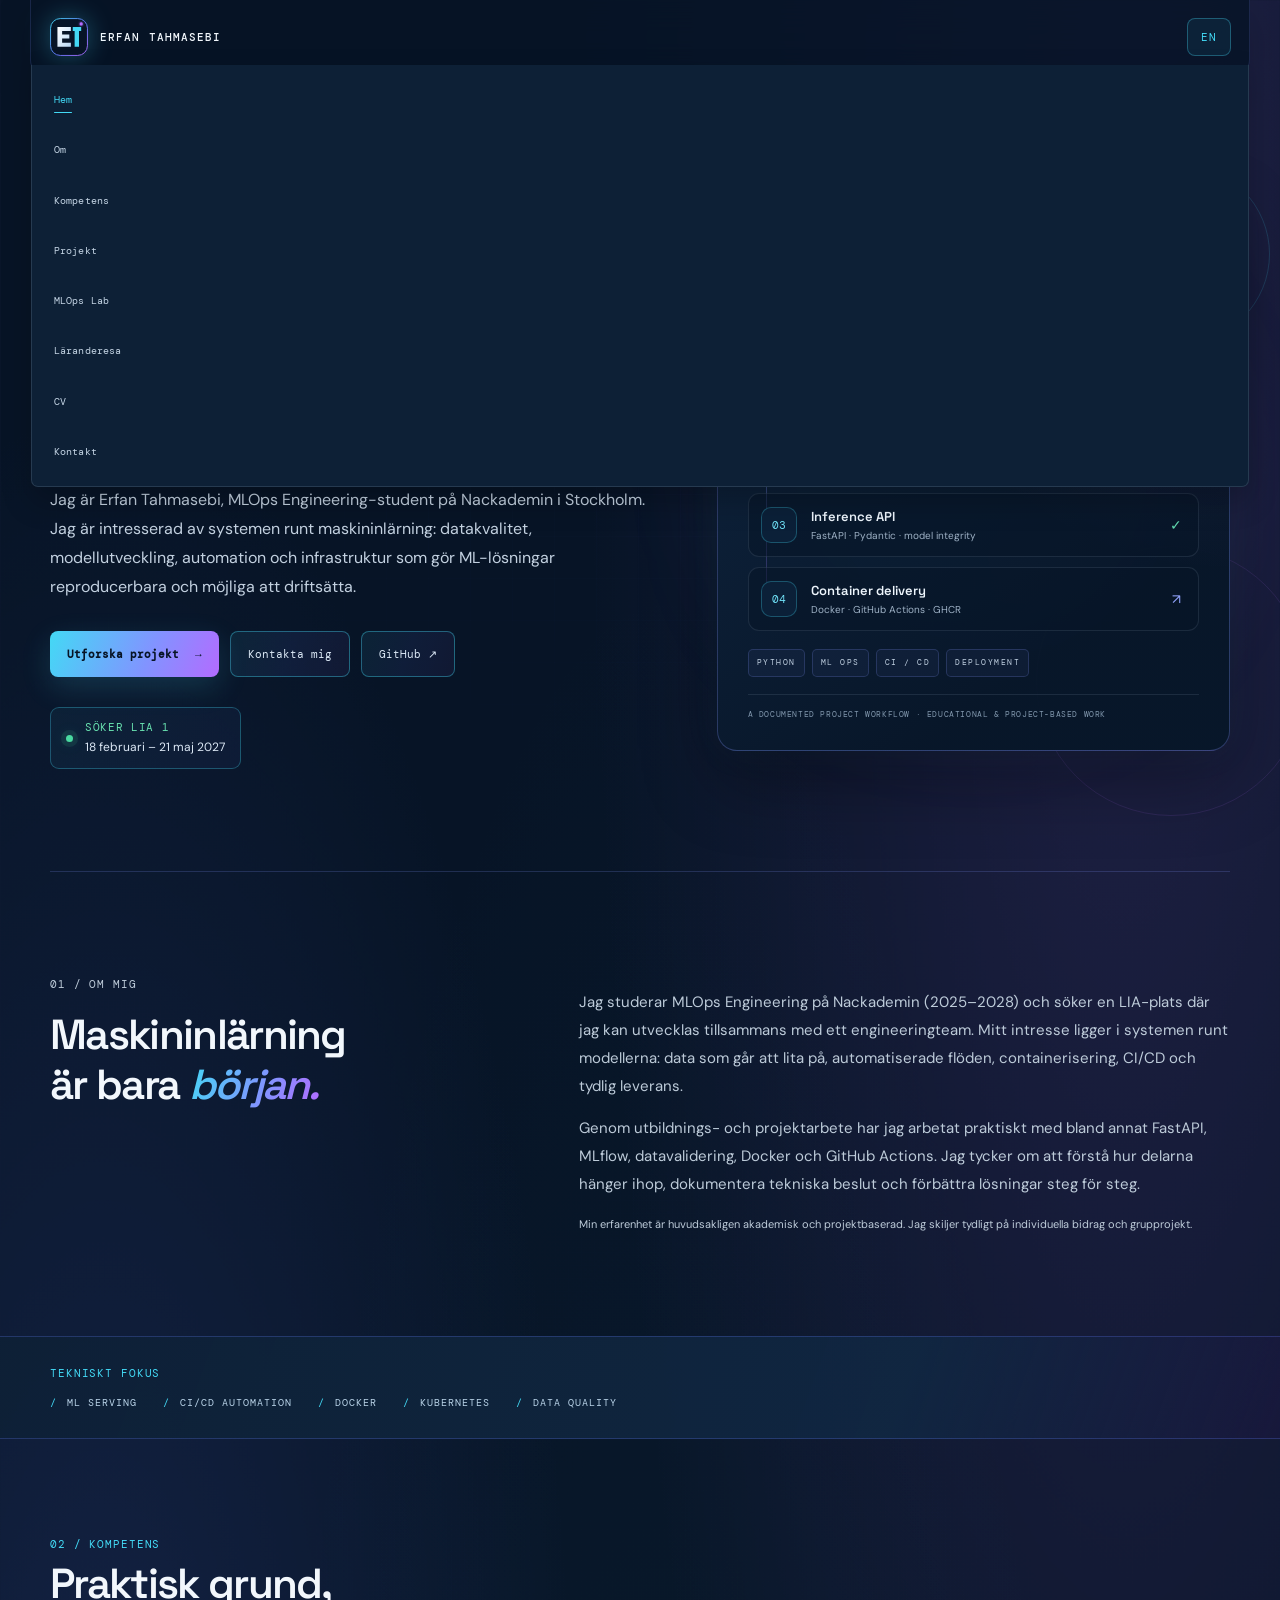
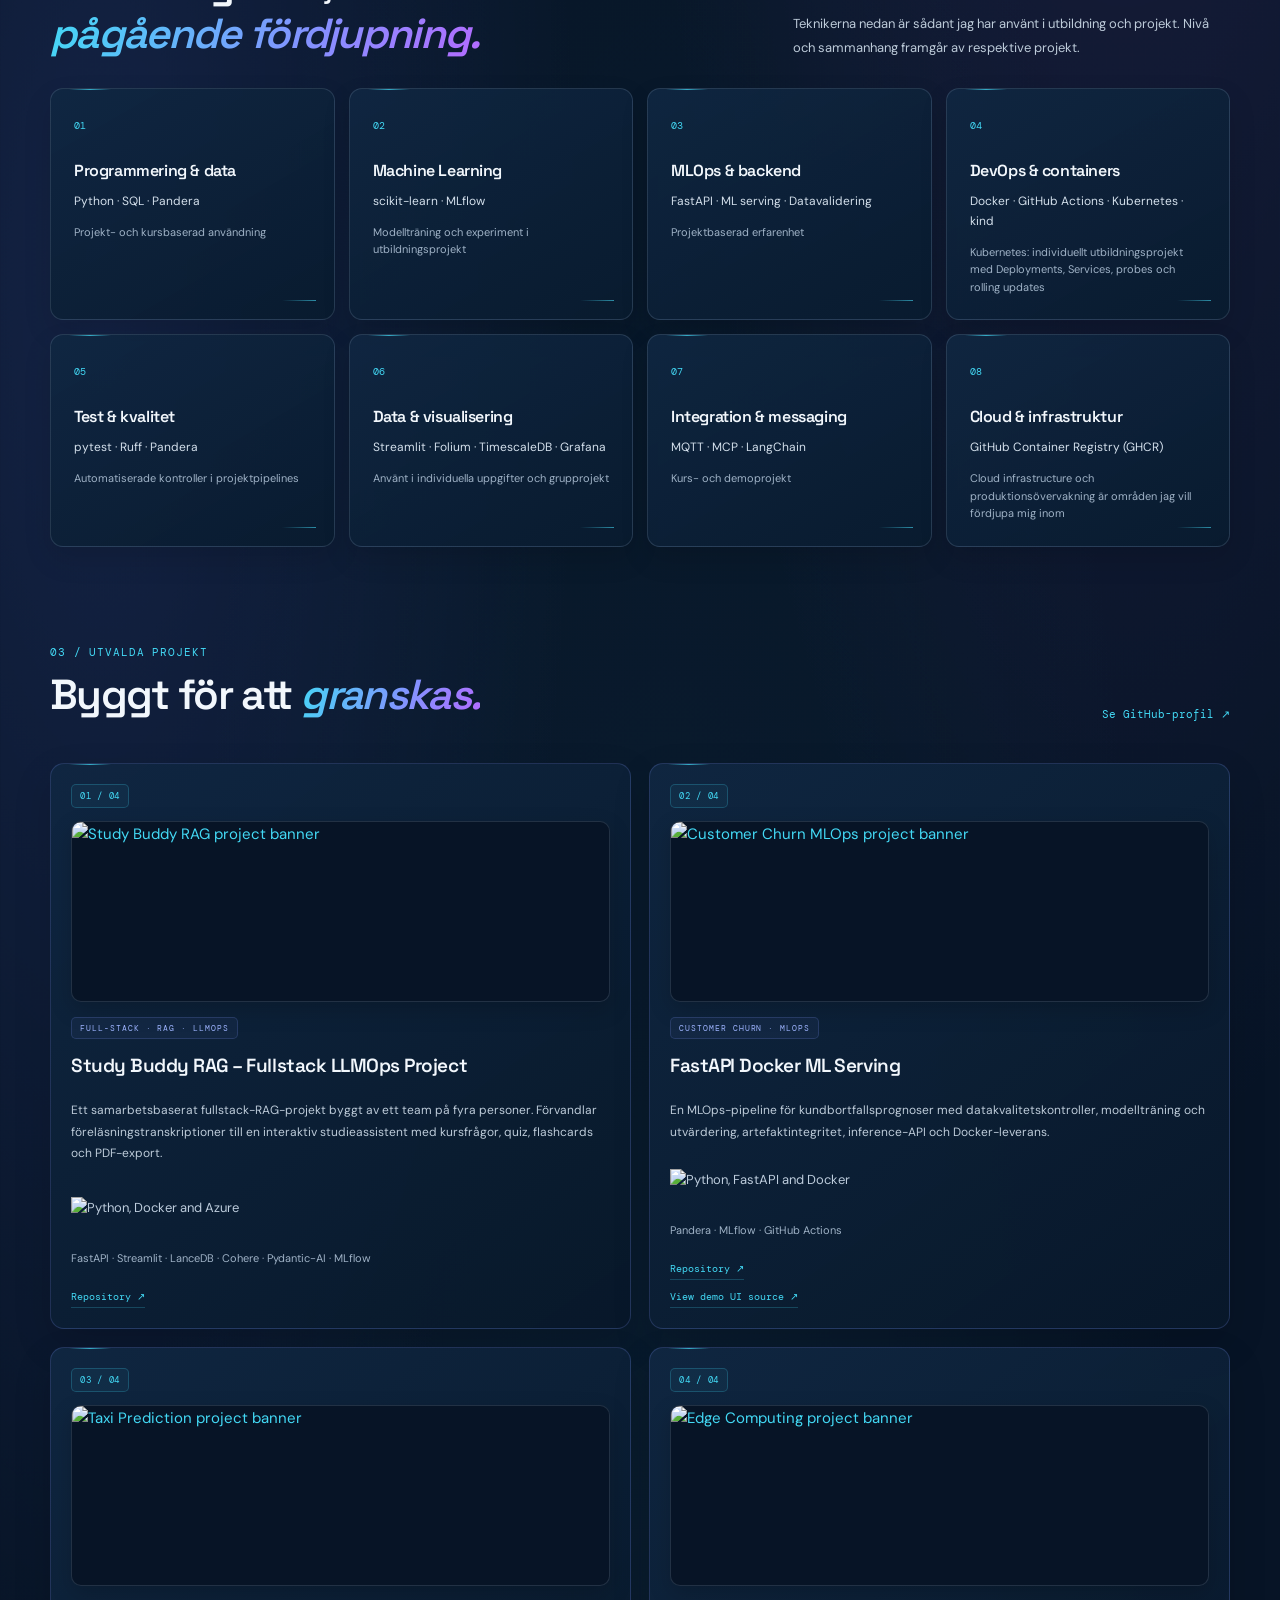
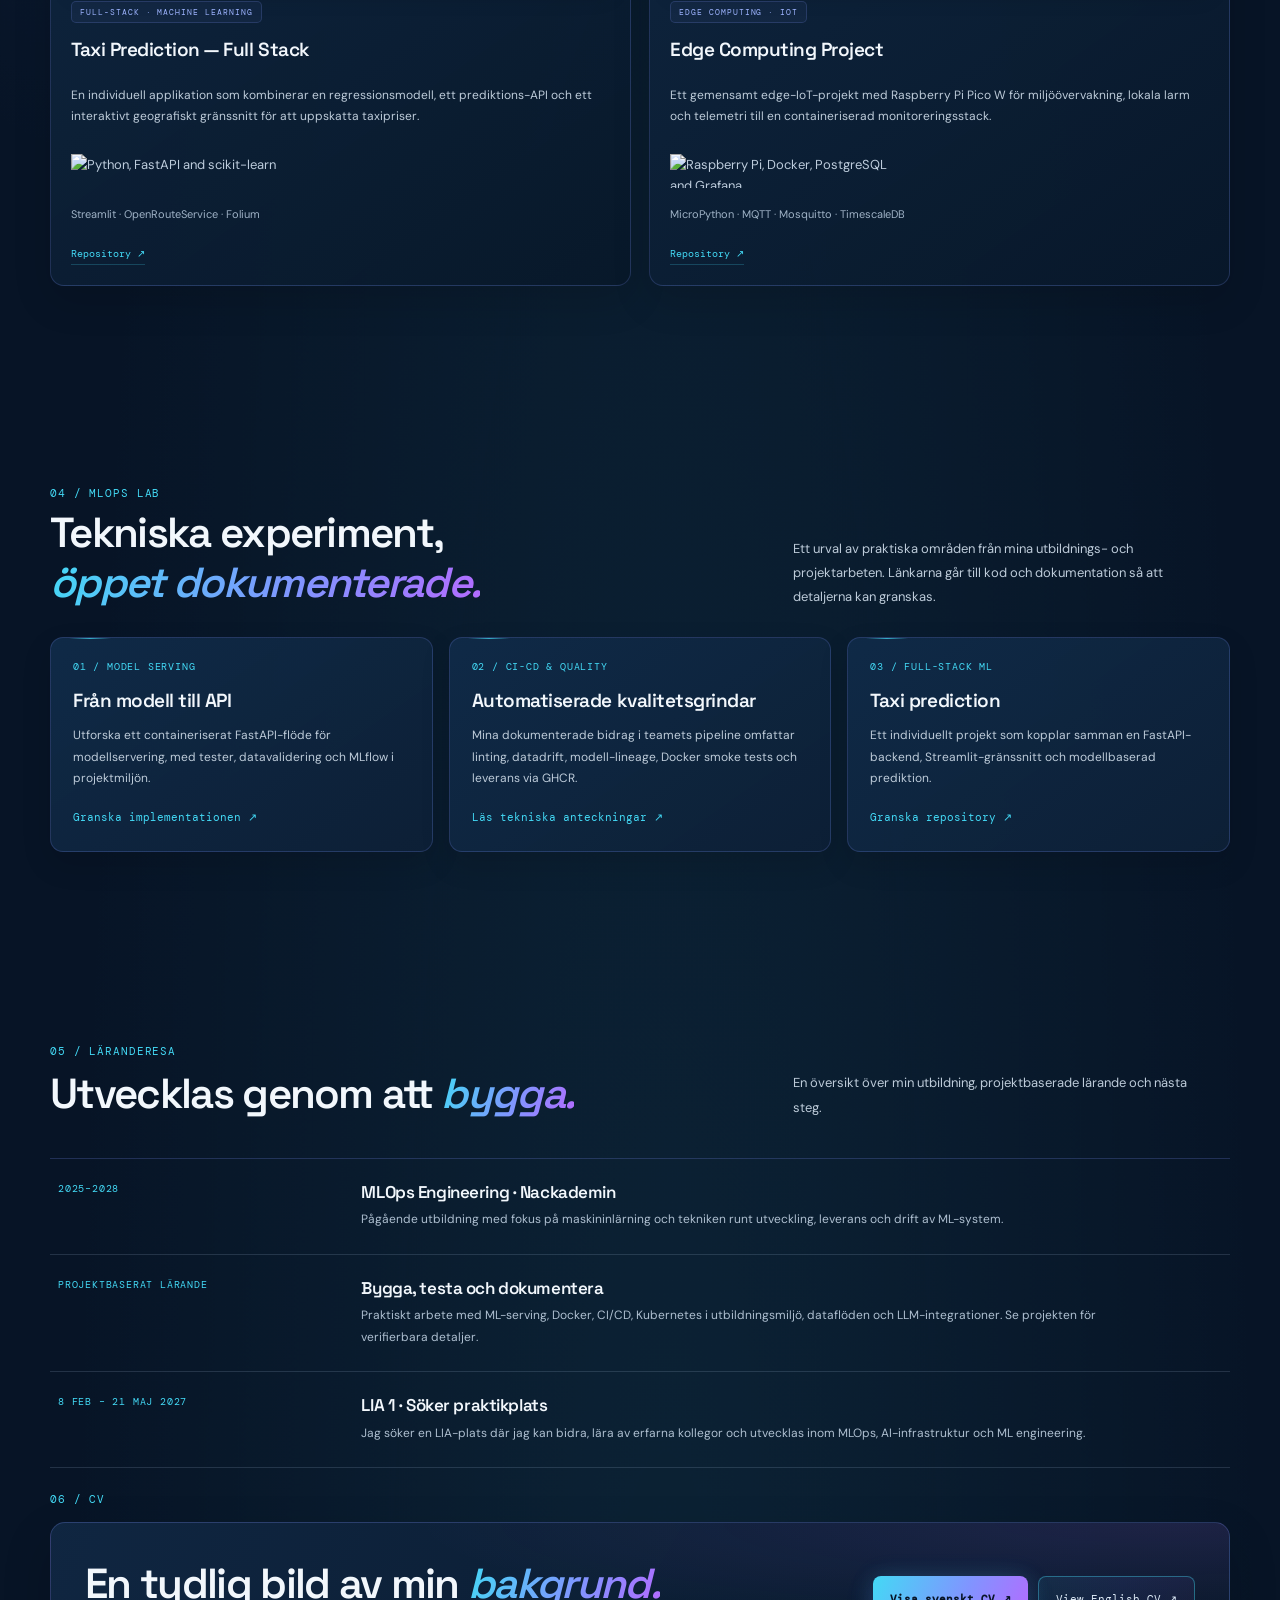
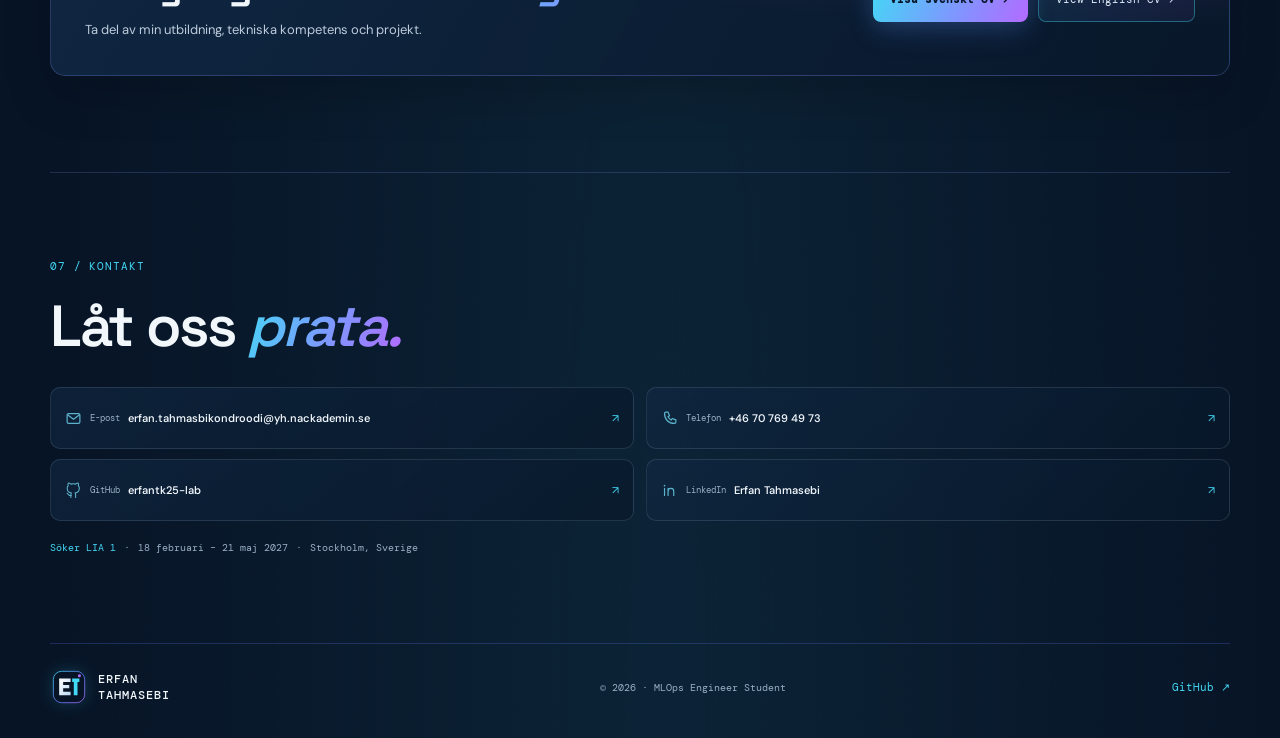
==== commit 3a0b42e0: "Add visual MLOps workflow hero panel" ====
--- a/index.html
+++ b/index.html
@@ -21,6 +21,7 @@
   <link rel="stylesheet" href="styles.css?v=15">
   <link rel="stylesheet" href="premium.css?v=9">
   <link rel="stylesheet" href="github-profile-theme.css?v=20261116-3">
+  <link rel="stylesheet" href="visual-polish.css?v=1">
 </head>
 <body>
   <a class="skip-link" href="#main" data-i18n="skip">Hoppa till innehåll</a>
@@ -59,6 +60,47 @@
           <div><strong data-i18n="liaLabel">SÖKER LIA 1</strong><br><span data-i18n="liaDates">8 februari – 21 maj 2027</span></div>
         </div>
       </div>
+
+      <aside class="hero-visual" aria-label="MLOps engineering workflow illustration">
+        <div class="flow-card">
+          <div class="flow-card-top">
+            <span class="flow-kicker">ENGINEERING WORKFLOW</span>
+            <span class="flow-mark"><i></i> SYSTEM MAP</span>
+          </div>
+          <div class="flow-card-heading">
+            <strong>From validated data</strong>
+            <span>to reliable inference.</span>
+          </div>
+          <ol class="flow-steps">
+            <li>
+              <span class="flow-number">01</span>
+              <span class="flow-step-copy"><strong>Data quality</strong><small>Pandera · schema & drift checks</small></span>
+              <span class="flow-check">✓</span>
+            </li>
+            <li>
+              <span class="flow-number">02</span>
+              <span class="flow-step-copy"><strong>Model lifecycle</strong><small>scikit-learn · MLflow · evaluation</small></span>
+              <span class="flow-check">✓</span>
+            </li>
+            <li>
+              <span class="flow-number">03</span>
+              <span class="flow-step-copy"><strong>Inference API</strong><small>FastAPI · Pydantic · model integrity</small></span>
+              <span class="flow-check">✓</span>
+            </li>
+            <li>
+              <span class="flow-number">04</span>
+              <span class="flow-step-copy"><strong>Container delivery</strong><small>Docker · GitHub Actions · GHCR</small></span>
+              <span class="flow-check">↗</span>
+            </li>
+          </ol>
+          <div class="flow-card-bottom">
+            <span>PYTHON</span><span>ML OPS</span><span>CI / CD</span><span>DEPLOYMENT</span>
+          </div>
+          <div class="flow-card-footnote">A documented project workflow · educational & project-based work</div>
+        </div>
+        <span class="flow-orbit flow-orbit-one"></span>
+        <span class="flow-orbit flow-orbit-two"></span>
+      </aside>
     </section>
 
     <section class="wrap intro-grid" id="about">
--- a/visual-polish.css
+++ b/visual-polish.css
@@ -0,0 +1,543 @@
+/* Visual refinement — a calm, high-contrast system built around the existing ET identity. */
+:root {
+  --polish-bg: #071426;
+  --polish-panel: #0b1c31;
+  --polish-panel-raised: #102742;
+  --polish-line: rgba(174, 197, 222, .17);
+  --polish-muted: #a9bbcf;
+  --polish-cyan: #43d9f5;
+  --polish-blue: #8194ff;
+  --polish-violet: #b36bff;
+  --polish-gradient: linear-gradient(112deg, #43d9f5 0%, #8194ff 58%, #b36bff 100%);
+}
+
+html { scroll-padding-top: 92px; }
+body {
+  color: #f2f7fc;
+  background:
+    radial-gradient(ellipse at 82% 3%, rgba(67,217,245,.105), transparent 34rem),
+    radial-gradient(ellipse at 8% 42%, rgba(100,123,255,.075), transparent 32rem),
+    #071426;
+  -webkit-font-smoothing: antialiased;
+  text-rendering: optimizeLegibility;
+}
+::selection { color: #071426; background: #43d9f5; }
+section[id] { scroll-margin-top: 96px; }
+.wrap { width: min(1180px, calc(100% - 56px)); }
+
+.site-header {
+  width: min(1220px, calc(100% - 56px));
+  min-height: 74px;
+  height: 74px;
+  padding-inline: 18px;
+  border: 1px solid rgba(129,148,255,.16);
+  border-top: 0;
+  border-radius: 0 0 14px 14px;
+  background: rgba(7,20,38,.82) !important;
+  box-shadow: 0 14px 38px rgba(0,0,0,.17);
+  -webkit-backdrop-filter: blur(20px);
+  backdrop-filter: blur(20px);
+}
+.site-header .logo { gap: 11px; }
+.site-header .logo img {
+  width: 40px;
+  height: 40px;
+  flex-basis: 40px;
+}
+.site-header nav { gap: clamp(12px, 1.35vw, 19px); }
+.site-header nav a { font-size: 10px; letter-spacing: .01em; }
+.site-header .language-toggle,
+.site-header .menu-button {
+  min-height: 38px;
+  padding: 8px 12px;
+  border: 1px solid rgba(67,217,245,.32);
+  border-radius: 8px;
+  background: rgba(67,217,245,.065);
+}
+.site-header .language-toggle:hover,
+.site-header .menu-button:hover {
+  border-color: rgba(67,217,245,.72);
+  background: rgba(67,217,245,.12);
+}
+.site-header nav a::after { height: 2px; border-radius: 99px; }
+
+#top.hero {
+  display: grid !important;
+  grid-template-columns: minmax(0, 1.08fr) minmax(330px, .92fr);
+  align-items: center;
+  gap: clamp(28px, 5vw, 76px);
+  width: min(1180px, calc(100% - 56px));
+  min-height: min(760px, calc(100svh - 74px));
+  margin: 0 auto;
+  padding-block: clamp(70px, 8vw, 112px);
+  overflow: visible;
+}
+#top .hero-copy { max-width: 720px; }
+#top .eyebrow {
+  display: inline-flex;
+  align-items: center;
+  gap: 8px;
+  margin-bottom: 22px;
+  padding: 9px 12px;
+  border: 1px solid rgba(129,148,255,.2);
+  border-radius: 999px;
+  background: rgba(13,32,54,.7);
+  font-size: 10px;
+  letter-spacing: .12em;
+}
+#top .eyebrow span { width: 18px; margin: 0; }
+#top .hero h1 {
+  max-width: 740px;
+  margin: 0 0 22px;
+  font-size: clamp(44px, 5.35vw, 72px);
+  line-height: 1.015;
+  letter-spacing: -.065em;
+  text-wrap: balance;
+}
+#top .hero h1 em,
+h2 em {
+  color: transparent;
+  background: var(--polish-gradient);
+  -webkit-background-clip: text;
+  background-clip: text;
+}
+#top .lead {
+  max-width: 650px;
+  margin-bottom: 30px;
+  color: #c3d1e0;
+  font-size: clamp(15px, 1.25vw, 17px);
+  line-height: 1.82;
+}
+.hero-actions { gap: 11px; }
+.hero-actions .button,
+.cv-actions .button {
+  min-height: 46px;
+  padding-inline: 17px;
+  border-radius: 8px;
+  font-size: 11px;
+}
+.hero-actions .button.primary {
+  border: 0;
+  background: var(--polish-gradient) !important;
+  box-shadow: 0 10px 30px rgba(67,217,245,.16);
+}
+.hero-actions .button.primary:hover { box-shadow: 0 13px 34px rgba(129,148,255,.25); }
+.availability {
+  margin-top: 30px;
+  padding: 10px 15px;
+  border-radius: 9px;
+  background: linear-gradient(110deg, rgba(67,217,245,.055), rgba(100,123,255,.05));
+}
+.availability strong { color: #69e2b0; }
+.availability .pulse {
+  background: #49d9a0;
+  box-shadow: 0 0 0 5px rgba(73,217,160,.1), 0 0 15px rgba(73,217,160,.3);
+}
+
+/* A custom workflow panel fills the hero's visual column without stock imagery. */
+.hero-visual { position: relative; min-width: 0; isolation: isolate; }
+.flow-card {
+  position: relative;
+  z-index: 1;
+  overflow: hidden;
+  padding: clamp(21px, 2.6vw, 30px);
+  border: 1px solid rgba(129,148,255,.28);
+  border-radius: 20px;
+  background:
+    radial-gradient(ellipse at 98% 0%, rgba(179,107,255,.12), transparent 48%),
+    linear-gradient(145deg, rgba(16,39,66,.98), rgba(8,23,41,.98) 76%);
+  box-shadow: 0 28px 72px rgba(0,0,0,.34), 0 0 42px rgba(67,217,245,.055);
+}
+.flow-card::before {
+  position: absolute;
+  top: 0;
+  right: 28px;
+  left: 28px;
+  height: 2px;
+  content: "";
+  background: var(--polish-gradient);
+}
+.flow-card-top { display: flex; justify-content: space-between; align-items: center; gap: 12px; }
+.flow-kicker, .flow-mark, .flow-card-bottom, .flow-card-footnote {
+  font-family: var(--mono);
+  text-transform: uppercase;
+  letter-spacing: .1em;
+}
+.flow-kicker { color: #75e0f5; font-size: 9px; }
+.flow-mark {
+  display: inline-flex;
+  align-items: center;
+  gap: 7px;
+  color: #a9bbcf;
+  font-size: 8px;
+}
+.flow-mark i {
+  width: 6px;
+  height: 6px;
+  border-radius: 50%;
+  background: #49d9a0;
+  box-shadow: 0 0 12px rgba(73,217,160,.65);
+}
+.flow-card-heading { display: grid; gap: 3px; margin: 29px 0 21px; }
+.flow-card-heading strong { color: #f4f8fd; font: 600 clamp(21px,2.2vw,27px)/1.15 var(--heading); letter-spacing: -.04em; }
+.flow-card-heading span { color: #9fb4c9; font-size: 13px; }
+.flow-steps {
+  position: relative;
+  display: grid;
+  gap: 10px;
+  margin: 0;
+  padding: 0;
+  list-style: none;
+}
+.flow-steps::before {
+  position: absolute;
+  top: 26px;
+  bottom: 26px;
+  left: 18px;
+  width: 1px;
+  content: "";
+  background: linear-gradient(180deg, rgba(67,217,245,.55), rgba(129,148,255,.32), rgba(179,107,255,.2));
+}
+.flow-steps li {
+  position: relative;
+  display: grid;
+  grid-template-columns: 38px minmax(0,1fr) 20px;
+  align-items: center;
+  gap: 12px;
+  min-height: 64px;
+  padding: 10px 12px;
+  border: 1px solid rgba(174,197,222,.12);
+  border-radius: 11px;
+  background: rgba(7,20,38,.5);
+}
+.flow-number {
+  z-index: 1;
+  display: grid;
+  place-items: center;
+  width: 36px;
+  height: 36px;
+  border: 1px solid rgba(67,217,245,.28);
+  border-radius: 10px;
+  color: #6fe0f6;
+  background: #0b2038;
+  font: 11px var(--mono);
+}
+.flow-step-copy { display: grid; gap: 4px; min-width: 0; }
+.flow-step-copy strong { color: #edf5fc; font: 600 13px var(--heading); }
+.flow-step-copy small { color: #9fb2c6; font-size: 10px; line-height: 1.45; }
+.flow-check { color: #62dcb1; font-size: 14px; text-align: center; }
+.flow-steps li:last-child .flow-check { color: #93a5ff; }
+.flow-card-bottom {
+  display: flex;
+  flex-wrap: wrap;
+  gap: 7px;
+  margin-top: 18px;
+}
+.flow-card-bottom span {
+  padding: 6px 8px;
+  border: 1px solid rgba(129,148,255,.2);
+  border-radius: 5px;
+  color: #c1d1e2;
+  background: rgba(129,148,255,.055);
+  font-size: 8px;
+}
+.flow-card-footnote {
+  margin-top: 17px;
+  padding-top: 13px;
+  border-top: 1px solid rgba(174,197,222,.12);
+  color: #8197ad;
+  font-size: 8px;
+  line-height: 1.6;
+  letter-spacing: .075em;
+}
+.flow-orbit {
+  position: absolute;
+  z-index: 0;
+  display: block;
+  border: 1px solid rgba(67,217,245,.16);
+  border-radius: 50%;
+  pointer-events: none;
+}
+.flow-orbit-one { width: 180px; height: 180px; top: -30px; right: -40px; }
+.flow-orbit-two { width: 270px; height: 270px; right: -76px; bottom: -65px; border-color: rgba(179,107,255,.12); }
+
+/* Stronger rhythm, comfortable cards and restrained emphasis. */
+.intro-grid {
+  grid-template-columns: minmax(220px,.82fr) minmax(0,1.18fr);
+  gap: clamp(30px,6vw,90px);
+  padding-block: clamp(68px,8vw,102px);
+  border-top-color: rgba(129,148,255,.2);
+}
+.intro-grid h2, .section-heading h2 { text-wrap: balance; }
+.intro-grid p, .section-heading > p { color: #bdcbd9; line-height: 1.85; }
+.band {
+  padding-block: 29px;
+  border-block-color: rgba(129,148,255,.2);
+  background: linear-gradient(110deg, rgba(13,32,54,.96), rgba(16,39,66,.9) 70%, rgba(33,19,74,.3)) !important;
+}
+.focus { gap: 13px 26px; }
+.focus span { font-size: 10px; letter-spacing: .1em; }
+.section-heading {
+  grid-template-columns: minmax(0,1fr) minmax(240px,.62fr);
+  gap: 38px;
+  padding-block: clamp(72px,8vw,98px) 28px;
+}
+.section-heading > p { max-width: 420px; font-size: 13px; }
+.skill-grid { gap: 14px; }
+.skill-grid article {
+  min-height: 202px;
+  padding: 23px;
+  border: 1px solid var(--polish-line) !important;
+  border-radius: 13px;
+  background: linear-gradient(150deg, rgba(16,39,66,.9), rgba(9,27,47,.96)) !important;
+  box-shadow: 0 12px 28px rgba(0,0,0,.12);
+}
+.skill-grid article::after {
+  position: absolute;
+  right: 18px;
+  bottom: 18px;
+  width: 34px;
+  height: 1px;
+  content: "";
+  background: linear-gradient(90deg, transparent, rgba(67,217,245,.6));
+}
+.skill-grid article > span { font-size: 10px; }
+.skill-grid article h3 { margin-top: 24px; font-size: 16px; }
+.skill-grid article p { color: #d3dfeb; font-size: 12px; line-height: 1.65; }
+.skill-grid article small { display: block; margin-top: 9px; color: #9fb2c6; line-height: 1.6; }
+
+.projects { padding-bottom: clamp(70px,8vw,104px); }
+.projects .section-heading { grid-template-columns: minmax(0,1fr) auto; }
+.github-project-grid {
+  grid-template-columns: repeat(2,minmax(0,1fr));
+  gap: 18px;
+  margin-top: 14px;
+}
+.github-project-grid .project {
+  min-height: 0;
+  padding: 20px;
+  border: 1px solid rgba(129,148,255,.2) !important;
+  border-radius: 14px;
+  background: linear-gradient(145deg, rgba(16,39,66,.94), rgba(8,24,42,.97)) !important;
+  box-shadow: 0 15px 38px rgba(0,0,0,.13);
+}
+.github-project-grid .project:hover {
+  transform: translateY(-4px);
+  border-color: rgba(67,217,245,.48) !important;
+  box-shadow: 0 23px 48px rgba(0,0,0,.23), 0 0 26px rgba(67,217,245,.07);
+}
+.github-project-grid .project-index {
+  display: inline-flex;
+  align-self: flex-start;
+  padding: 5px 8px;
+  border: 1px solid rgba(67,217,245,.22);
+  border-radius: 5px;
+  background: rgba(67,217,245,.045);
+  font-size: 9px;
+}
+.github-project-grid .project-banner {
+  margin: 13px 0 15px;
+  border: 1px solid rgba(174,197,222,.16);
+  border-radius: 10px;
+  background: #071426;
+  box-shadow: 0 8px 22px rgba(0,0,0,.17);
+}
+.github-project-grid .project-banner img {
+  aspect-ratio: 3 / 1;
+  object-fit: cover;
+  transition: transform .35s cubic-bezier(.2,.75,.25,1);
+}
+.github-project-grid .project .tag {
+  display: inline-flex;
+  align-self: flex-start;
+  margin: 0 0 8px;
+  padding: 5px 8px;
+  border: 1px solid rgba(129,148,255,.19);
+  border-radius: 5px;
+  background: rgba(129,148,255,.055);
+  color: #9eb4ff !important;
+  font-size: 8px;
+  letter-spacing: .12em;
+}
+.github-project-grid .project h3 { margin: 7px 0 10px; font-size: 19px; line-height: 1.28; }
+.github-project-grid .project > p:not(.tag):not(.project-tech) {
+  color: #bdcbd9;
+  font-size: 12px;
+  line-height: 1.8;
+}
+.github-project-grid .project-tech { padding-top: 14px; }
+.github-project-grid .project-tech img { height: 34px; }
+.github-project-grid .project-tech span { color: #9fb2c6; font-size: 11px; }
+.github-project-grid .project .text-link {
+  align-self: flex-start;
+  display: inline-flex;
+  align-items: center;
+  gap: 6px;
+  margin-top: 10px;
+  padding-bottom: 4px;
+  border-bottom: 1px solid rgba(67,217,245,.22);
+  font-size: 10px;
+}
+.github-project-grid .project .text-link:hover { border-color: var(--polish-cyan); }
+
+.lab-section { padding-bottom: clamp(64px,8vw,94px); }
+.lab-grid { gap: 16px; }
+.lab-grid .project {
+  min-height: 214px;
+  border-radius: 13px;
+  padding: 22px;
+}
+.lab-grid .project h3 { margin-top: 17px; }
+.lab-grid .project p:not(.tag) { color: #bdcbd9; line-height: 1.8; font-size: 12px; }
+
+.journey-section { padding-bottom: 24px; }
+.journey-list {
+  position: relative;
+  margin-top: 10px;
+  border-top: 1px solid rgba(129,148,255,.22);
+}
+.journey-list article {
+  display: grid;
+  grid-template-columns: minmax(145px,.32fr) minmax(0,1fr);
+  gap: 28px;
+  padding: 23px 8px;
+  border-bottom: 1px solid var(--polish-line);
+}
+.journey-date { font: 10px var(--mono); letter-spacing: .08em; }
+.journey-list h3 { margin: 0 0 7px; font-size: 17px; }
+.journey-list p { margin: 0; max-width: 760px; font-size: 12px; line-height: 1.8; color: #aebfd0; }
+
+.cv-section { padding-bottom: clamp(64px,8vw,96px); }
+.cv-panel-minimal {
+  border: 1px solid rgba(129,148,255,.25) !important;
+  border-radius: 15px;
+  background:
+    radial-gradient(ellipse at 96% 0%, rgba(179,107,255,.12), transparent 48%),
+    linear-gradient(120deg, rgba(16,39,66,.97), rgba(8,24,42,.98)) !important;
+  box-shadow: 0 20px 48px rgba(0,0,0,.17);
+}
+.cv-panel-minimal .button { border-radius: 8px; }
+.cv-panel-minimal .button.primary { background: var(--polish-gradient) !important; border: 0; }
+
+#contact {
+  padding-block: clamp(62px,7vw,86px) !important;
+  border-top: 1px solid rgba(129,148,255,.2);
+}
+#contact .contact-heading { margin-bottom: 24px !important; }
+#contact .contact-heading h2 { font-size: clamp(36px,5vw,58px) !important; }
+#contact .contact-methods { gap: 10px 12px !important; }
+#contact .contact-link,
+#contact .contact-link:hover {
+  min-height: 62px !important;
+  padding: 12px 14px !important;
+  border: 1px solid rgba(174,197,222,.15) !important;
+  border-radius: 10px !important;
+  background: linear-gradient(140deg, rgba(16,39,66,.68), rgba(8,24,42,.7)) !important;
+}
+#contact .contact-link:hover {
+  transform: translateY(-2px) !important;
+  border-color: rgba(67,217,245,.42) !important;
+}
+#contact .contact-link > svg {
+  width: 17px !important;
+  height: 17px !important;
+  min-width: 17px !important;
+  max-width: 17px !important;
+  flex-basis: 17px !important;
+  color: #73dcf4 !important;
+}
+#contact .contact-link > span { font-size: 9px !important; }
+#contact .contact-link > strong { font-size: 11px !important; font-weight: 550 !important; }
+#contact .contact-link > b { font-size: 11px !important; }
+#contact .contact-note { margin-top: 18px !important; line-height: 1.8; }
+
+footer {
+  padding-block: 26px 34px;
+  border-top: 1px solid rgba(129,148,255,.19);
+}
+footer .logo img { width: 34px; height: 34px; }
+
+a:focus-visible, button:focus-visible {
+  outline: 2px solid #43d9f5;
+  outline-offset: 4px;
+  border-radius: 4px;
+}
+@media (max-width: 1100px) {
+  #top.hero {
+    grid-template-columns: minmax(0,1fr) minmax(300px,.9fr);
+    min-height: 0;
+    padding-block: 76px;
+    gap: 32px;
+  }
+  .site-header { width: calc(100% - 32px); }
+}
+@media (max-width: 900px) {
+  #top.hero {
+    grid-template-columns: minmax(0,1fr);
+    gap: 36px;
+    padding-block: 70px 58px;
+  }
+  #top .hero-copy { max-width: 780px; }
+  .hero-visual { width: min(100%, 650px); margin-inline: auto; }
+  .flow-orbit-one { right: -18px; }
+  .flow-orbit-two { right: -34px; }
+  .intro-grid { grid-template-columns: minmax(0,.8fr) minmax(0,1.2fr); gap: 30px; }
+  .section-heading { grid-template-columns: minmax(0,1fr) minmax(210px,.65fr); gap: 24px; }
+}
+@media (max-width: 760px) {
+  .wrap, #top.hero { width: calc(100% - 36px); }
+  .github-project-grid { grid-template-columns: 1fr; gap: 14px; }
+  .github-project-grid .project { padding: 18px; }
+  .lab-grid { grid-template-columns: 1fr; }
+  .lab-grid .project { min-height: 0; }
+  .section-heading { padding-top: 62px; }
+}
+@media (max-width: 640px) {
+  .site-header { width: calc(100% - 28px); min-height: 64px; height: 64px; padding-inline: 10px; }
+  .site-header .logo img { width: 34px; height: 34px; flex-basis: 34px; }
+  .site-header .logo span { font-size: 9px; letter-spacing: .07em; }
+  .site-header .language-toggle { min-width: 38px; min-height: 34px; padding-inline: 8px; }
+  .site-header .menu-button { min-height: 34px; padding-inline: 10px; }
+  #top.hero { width: calc(100% - 32px); padding-block: 54px 45px; gap: 30px; }
+  #top .hero h1 { font-size: clamp(39px, 10vw, 49px); line-height: 1.04; }
+  #top .lead { font-size: 14px; line-height: 1.78; }
+  .hero-actions { display: grid; grid-template-columns: 1fr 1fr; }
+  .hero-actions .button { justify-content: center; padding-inline: 10px; }
+  .hero-actions .button:last-child { grid-column: 1 / -1; }
+  .flow-card { padding: 19px; border-radius: 16px; }
+  .flow-card-heading { margin: 22px 0 17px; }
+  .flow-steps li { grid-template-columns: 34px minmax(0,1fr) 18px; gap: 9px; padding-inline: 9px; }
+  .flow-number { width: 32px; height: 32px; }
+  .flow-steps::before { left: 16px; }
+  .flow-step-copy small { font-size: 9px; }
+  .intro-grid { grid-template-columns: 1fr; gap: 14px; padding-block: 56px; }
+  .section-heading { grid-template-columns: 1fr; gap: 12px; padding-top: 58px; }
+  .projects .section-heading { grid-template-columns: 1fr; gap: 15px; }
+  .skill-grid { grid-template-columns: repeat(2,minmax(0,1fr)); gap: 10px; }
+  .skill-grid article { min-height: 0; padding: 15px; }
+  .skill-grid article h3 { margin-top: 17px; font-size: 14px; }
+  .skill-grid article p { font-size: 11px; }
+  .skill-grid article small { font-size: 10px; }
+  .journey-list article { grid-template-columns: 1fr; gap: 8px; padding: 18px 4px; }
+  .cv-panel-minimal { padding: 22px !important; }
+  #contact .contact-methods { grid-template-columns: 1fr !important; }
+  #contact .contact-link { min-height: 54px !important; }
+  footer { gap: 12px; }
+}
+@media (max-width: 380px) {
+  .site-header .logo span { font-size: 8px; }
+  .site-header .logo { gap: 6px; }
+  .site-header .logo img { width: 30px; height: 30px; flex-basis: 30px; }
+  #top .eyebrow { font-size: 8px; letter-spacing: .08em; }
+  .skill-grid { grid-template-columns: 1fr; }
+  .flow-card-bottom span { font-size: 7px; }
+}
+@media (prefers-reduced-motion: reduce) {
+  *, *::before, *::after {
+    scroll-behavior: auto !important;
+    animation: none !important;
+    transition-duration: .01ms !important;
+  }
+  .github-project-grid .project:hover,
+  #contact .contact-link:hover { transform: none !important; }
+}
